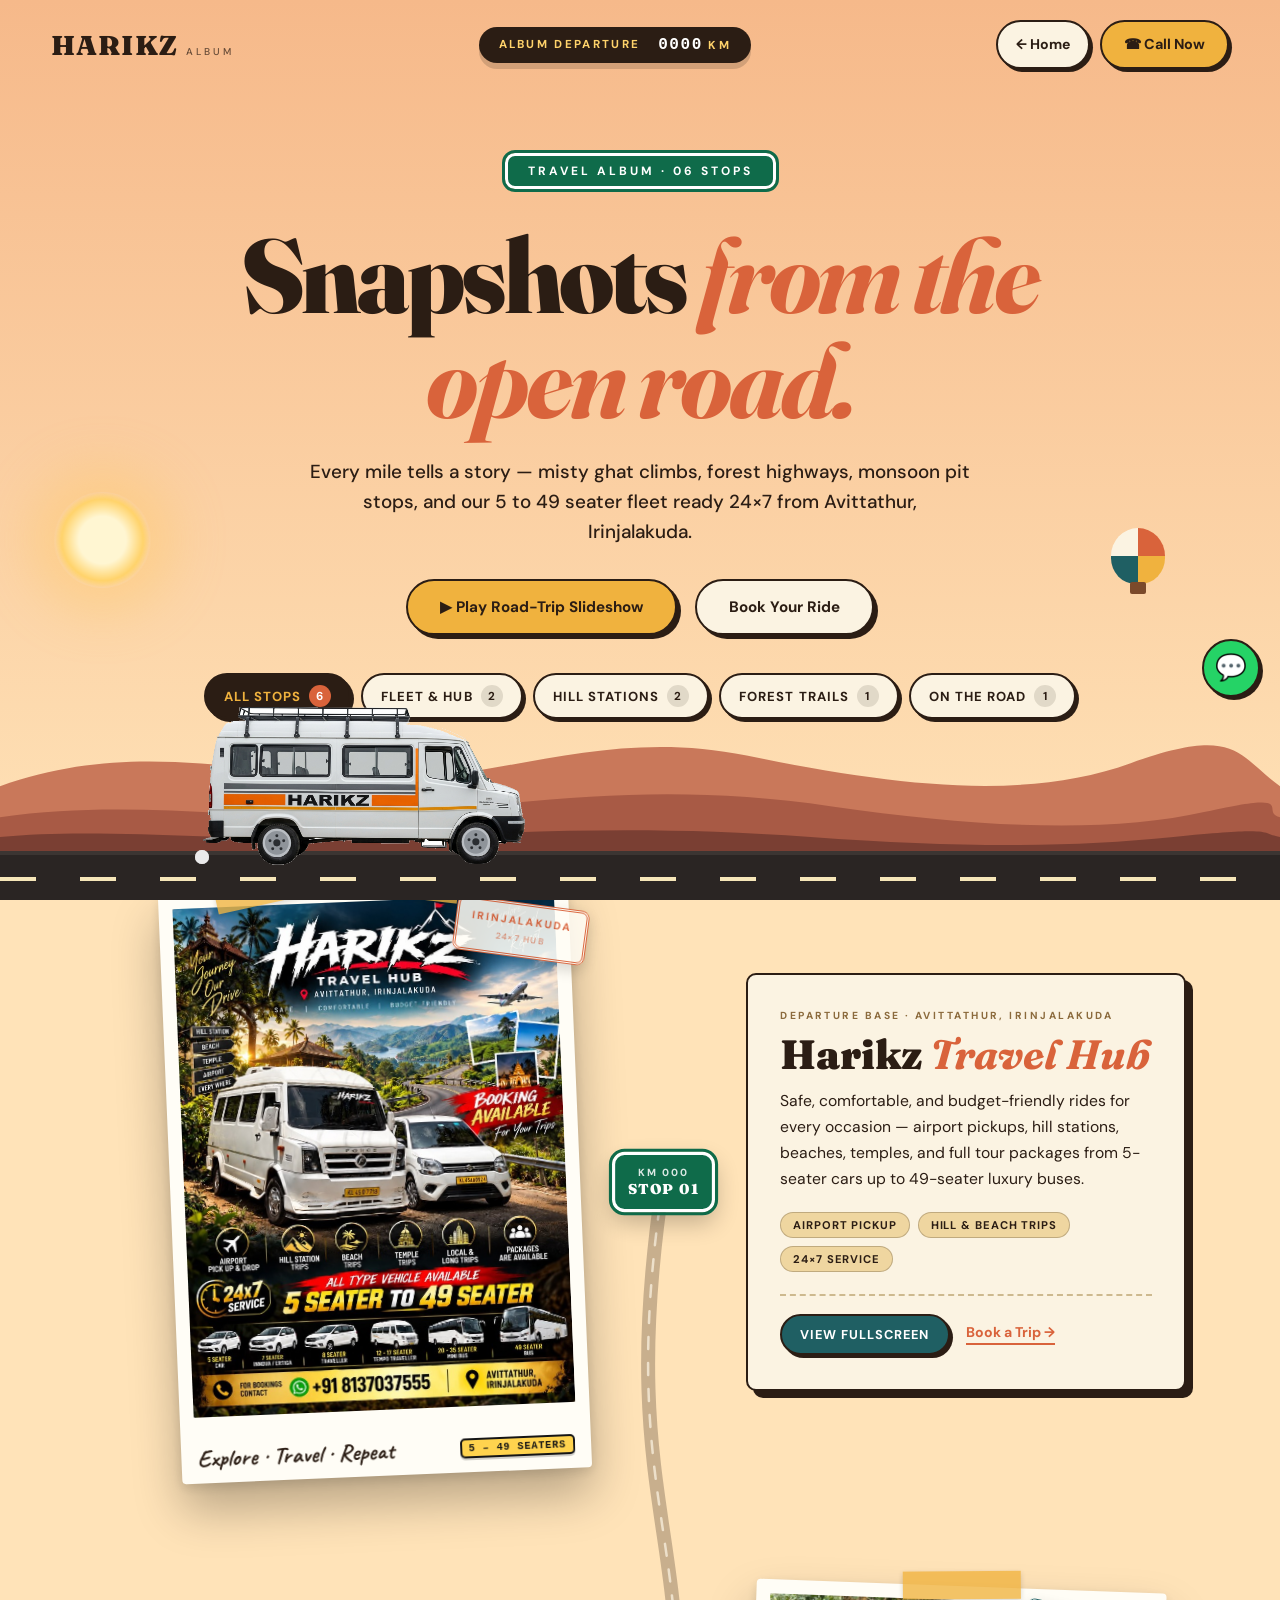
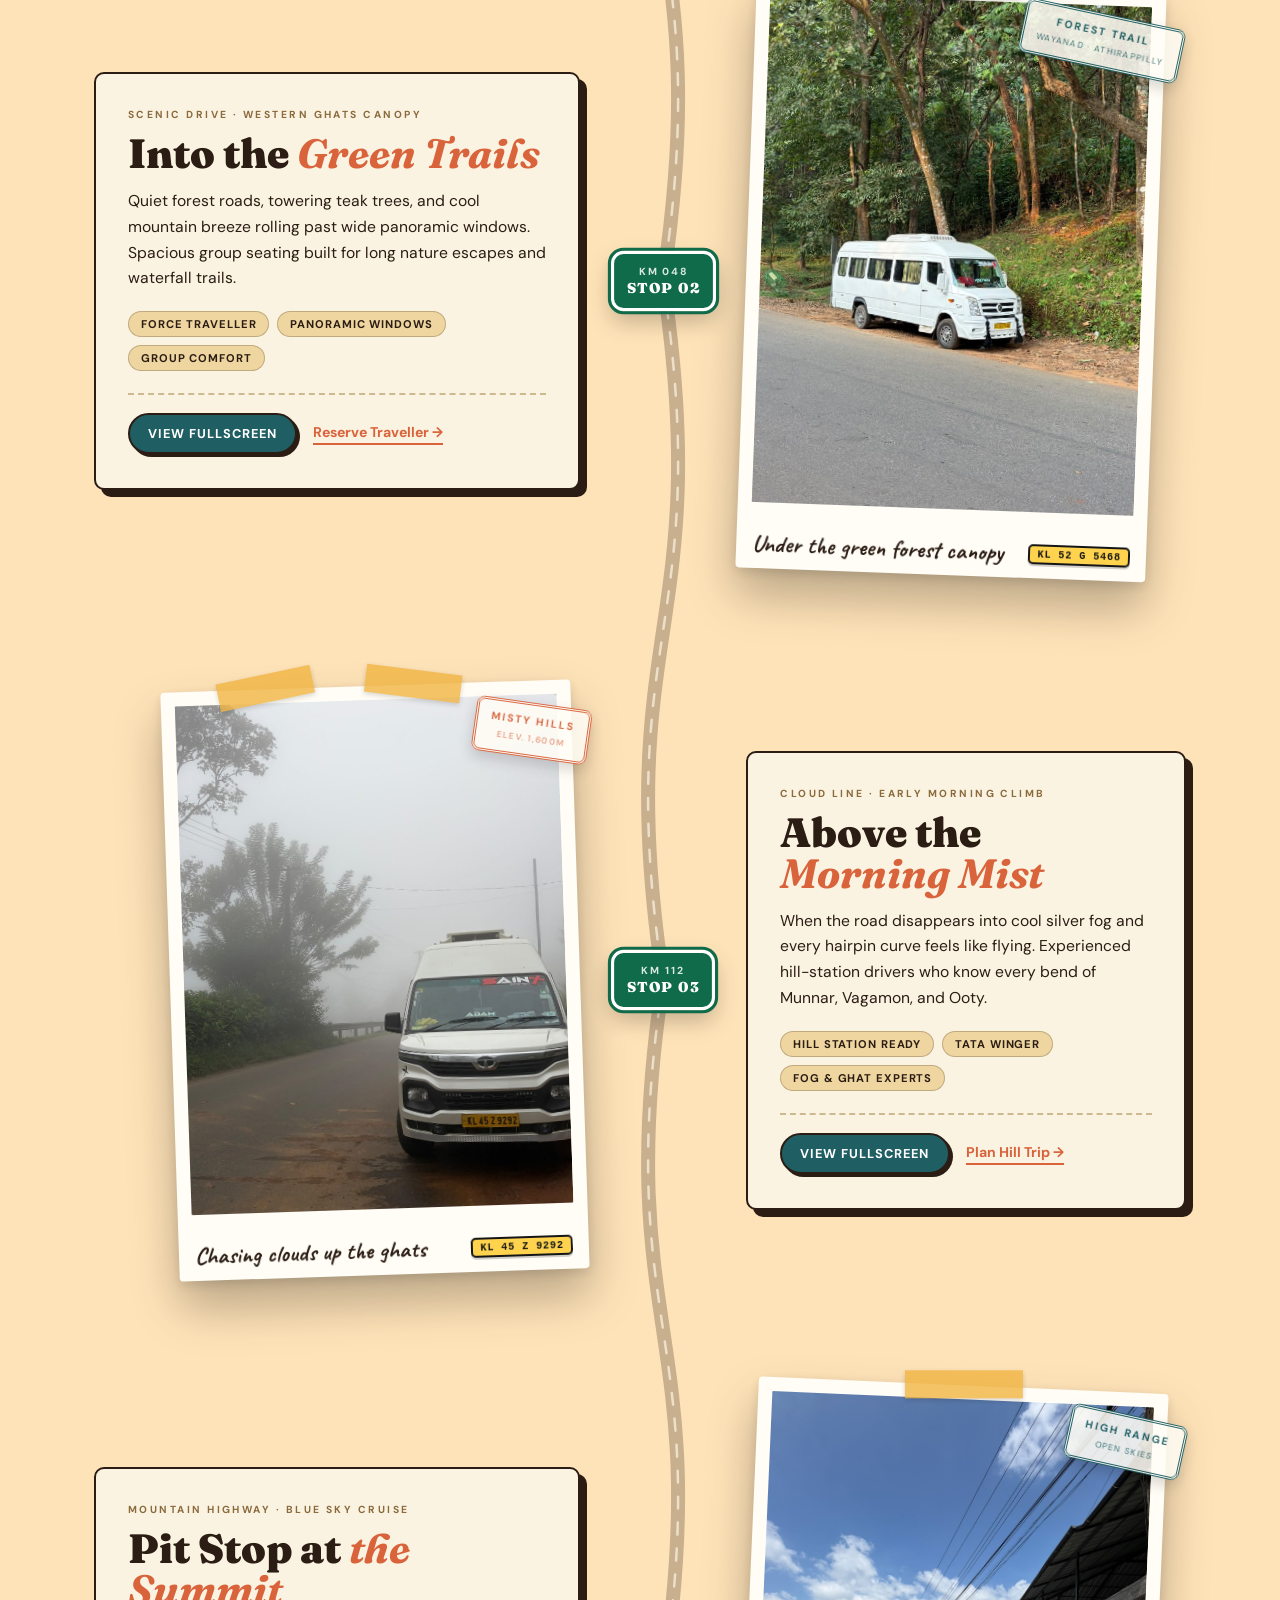
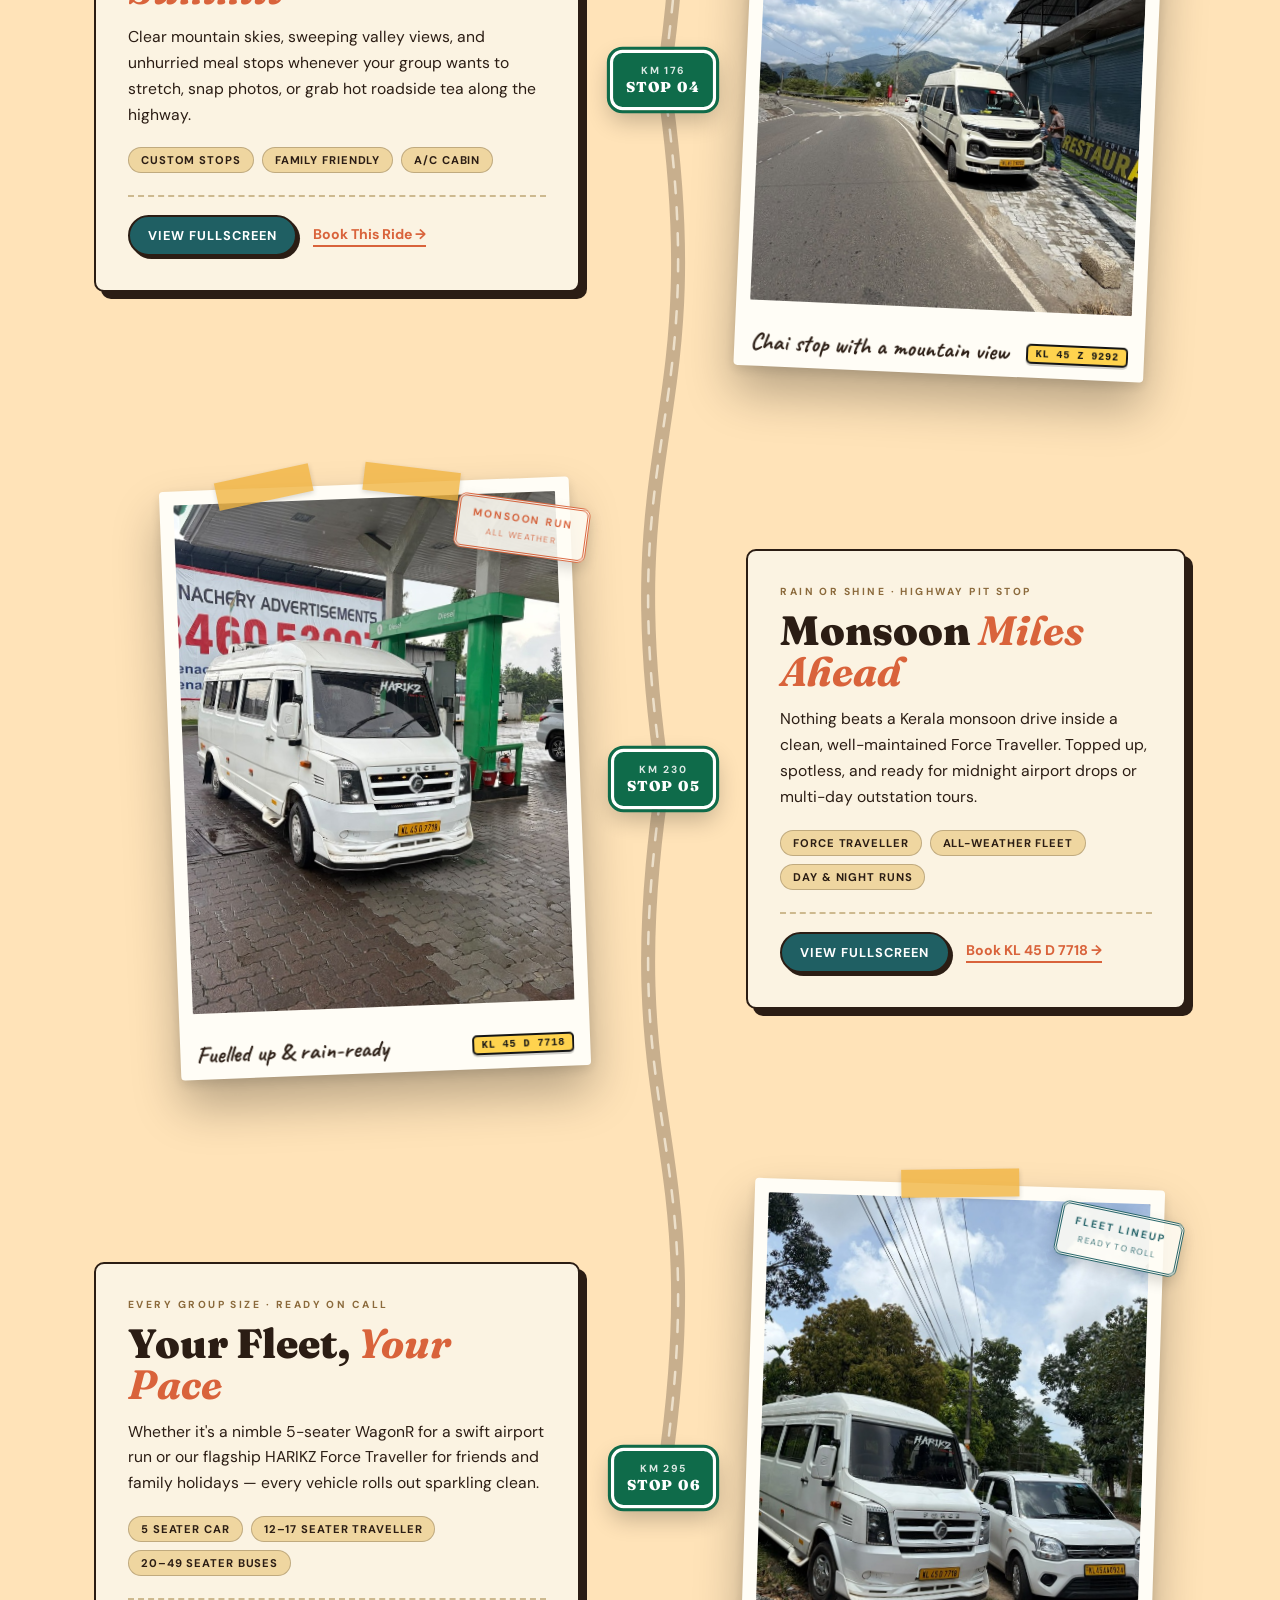
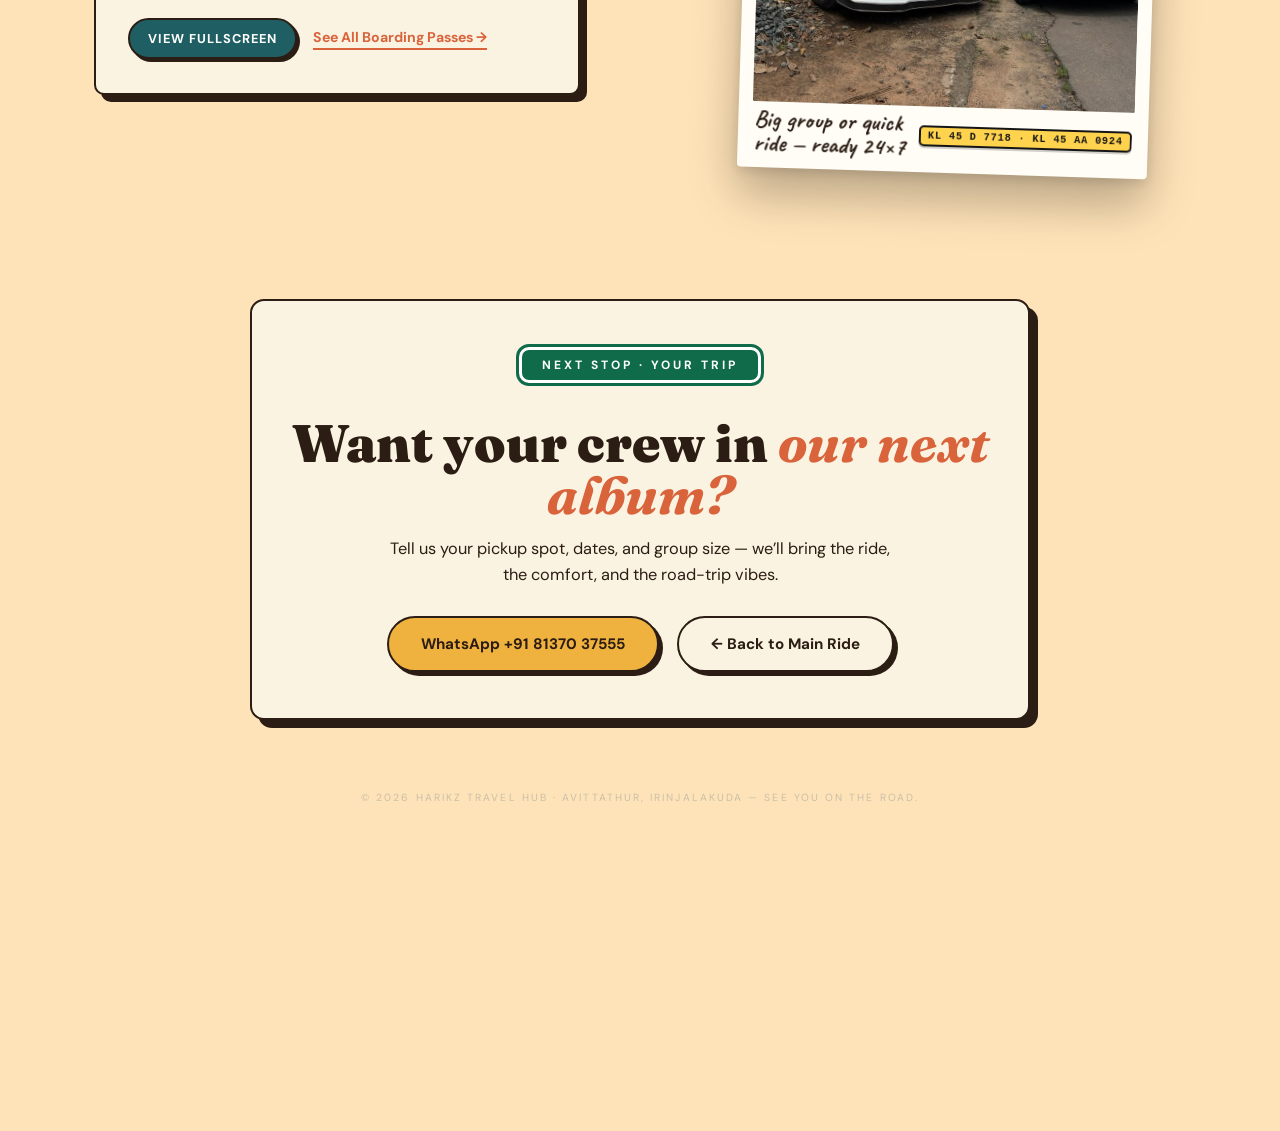
==== album/index.html @ 369e02a6 "Add dedicated Travel Album folder with all 6 road-trip photos and interactive travel effects" ====
<!DOCTYPE html>
<html lang="en">
<head>
<meta charset="UTF-8">
<meta name="viewport" content="width=device-width, initial-scale=1.0">
<title>Travel Album | HARIKZ Travel Hub – Moments from the Road</title>
<meta name="description" content="Explore the HARIKZ Travel Hub photo album — real journeys across Kerala's forests, misty hill stations, mountain highways, and our 5 to 49 seater fleet.">
<link rel="preconnect" href="https://fonts.googleapis.com">
<link rel="preconnect" href="https://fonts.gstatic.com" crossorigin>
<link href="https://fonts.googleapis.com/css2?family=Fraunces:ital,opsz,wght@0,9..144,400;0,9..144,700;0,9..144,900;1,9..144,400;1,9..144,700&family=DM+Sans:wght@400;500;700&family=Caveat:wght@500;700&display=swap" rel="stylesheet">
<link rel="stylesheet" href="../style.css">
<link rel="stylesheet" href="album.css">
</head>
<body class="album-page">

<!-- LIVING SKY -->
<div id="sky"></div>
<div id="stars"></div>
<div id="sun"></div>
<div id="moon"></div>
<div id="clouds"><i></i><i></i><i></i></div>
<div id="flyers" aria-hidden="true">
  <div class="bird b1">⌣⌣</div><div class="bird b2">⌣⌣</div><div class="bird b3">⌣⌣</div>
  <div class="plane">✈<span></span></div>
  <div class="balloon"><i></i><b></b></div>
</div>
<div id="flies" aria-hidden="true"></div>
<div id="progress"></div>

<!-- TOP BAR + LIVE TRIP ODOMETER -->
<header class="top">
  <a href="../" class="logo">HARIKZ<small>album</small></a>
  <div class="hud" aria-hidden="true">
    <span class="hud-stop" id="hud-stop">Avittathur Hub</span>
    <span class="hud-km"><b id="hud-km">0000</b> km</span>
  </div>
  <div class="top-actions">
    <a class="navpill" href="../">← Home</a>
    <a class="callpill" href="tel:+918137037555">☎ Call Now</a>
  </div>
</header>

<!-- THE DRIVING ROAD SCENE -->
<div class="scene" aria-hidden="true">
  <div class="layer l1" id="l1"><svg viewBox="0 0 1200 200" preserveAspectRatio="none"><path d="M0 200V110C120 50 220 90 340 100S560 30 700 70 960 130 1060 80 1160 70 1200 110V200Z"/></svg><svg viewBox="0 0 1200 200" preserveAspectRatio="none"><path d="M0 200V110C120 50 220 90 340 100S560 30 700 70 960 130 1060 80 1160 70 1200 110V200Z"/></svg></div>
  <div class="layer l2" id="l2"><svg viewBox="0 0 1200 200" preserveAspectRatio="none"><path d="M0 200V130C140 90 260 150 400 120S640 70 780 110 1040 160 1130 120 1180 120 1200 130V200Z"/></svg><svg viewBox="0 0 1200 200" preserveAspectRatio="none"><path d="M0 200V130C140 90 260 150 400 120S640 70 780 110 1040 160 1130 120 1180 120 1200 130V200Z"/></svg></div>
  <div class="layer l3" id="l3"><svg viewBox="0 0 1200 200" preserveAspectRatio="none"><path d="M0 200V150C100 120 240 170 380 150S620 120 760 150 1000 180 1100 150 1180 140 1200 150V200Z"/></svg><svg viewBox="0 0 1200 200" preserveAspectRatio="none"><path d="M0 200V150C100 120 240 170 380 150S620 120 760 150 1000 180 1100 150 1180 140 1200 150V200Z"/></svg></div>
  <div class="road" id="road"></div>
  <div class="van" id="van">
    <div class="beam" id="beam"></div>
    <div class="lamp-glow" id="lamp"></div>
    <div class="road-light" id="roadlight"></div>
    <div class="puffs"><i></i><i></i><i></i></div>
    <canvas id="vanimg" width="1" height="1" role="img" aria-label="HARIKZ Force Traveller"></canvas>
    <div class="rim" id="w1" style="left:24.6%;top:82.4%"><svg viewBox="0 0 100 100"><circle cx="50" cy="50" r="48" fill="#b9bdc2"/><circle cx="50" cy="50" r="40" fill="#8f949a"/><g fill="#2a2d31"><circle cx="50" cy="50" r="12"/><circle cx="50" cy="26" r="5"/><circle cx="73" cy="43" r="5"/><circle cx="64" cy="70" r="5"/><circle cx="36" cy="70" r="5"/><circle cx="27" cy="43" r="5"/></g></svg></div>
    <div class="rim" id="w2" style="left:82.2%;top:82%"><svg viewBox="0 0 100 100"><circle cx="50" cy="50" r="48" fill="#b9bdc2"/><circle cx="50" cy="50" r="40" fill="#8f949a"/><g fill="#2a2d31"><circle cx="50" cy="50" r="12"/><circle cx="50" cy="26" r="5"/><circle cx="73" cy="43" r="5"/><circle cx="64" cy="70" r="5"/><circle cx="36" cy="70" r="5"/><circle cx="27" cy="43" r="5"/></g></svg></div>
  </div>
</div>

<main class="album-main">
  <!-- ALBUM HERO -->
  <section class="album-hero" data-stop="Album Departure">
    <span class="sign rv">Travel Album · 06 Stops</span>
    <h1 class="rv">Snapshots <em>from the open road.</em></h1>
    <p class="album-sub rv">
      Every mile tells a story — misty ghat climbs, forest highways, monsoon pit stops, and our 5 to 49 seater fleet ready 24×7 from Avittathur, Irinjalakuda.
    </p>

    <div class="cta album-cta rv">
      <button id="play-roadtrip" class="btn" type="button">▶ Play Road-Trip Slideshow</button>
      <a class="btn alt" href="../#reserve">Book Your Ride</a>
    </div>

    <!-- ROUTE MOOD FILTERS -->
    <div class="album-filters rv" role="tablist" aria-label="Filter travel album stops">
      <button type="button" class="af-pill active" data-filter="all" role="tab" aria-selected="true">All Stops <b>6</b></button>
      <button type="button" class="af-pill" data-filter="fleet" role="tab" aria-selected="false">Fleet &amp; Hub <b>2</b></button>
      <button type="button" class="af-pill" data-filter="hills" role="tab" aria-selected="false">Hill Stations <b>2</b></button>
      <button type="button" class="af-pill" data-filter="forest" role="tab" aria-selected="false">Forest Trails <b>1</b></button>
      <button type="button" class="af-pill" data-filter="road" role="tab" aria-selected="false">On the Road <b>1</b></button>
    </div>

    <p class="drive rv">scroll down the route <span>↓</span></p>
  </section>

  <!-- WINDING HIGHWAY ROUTE ALBUM -->
  <section class="route-wrap" id="route-wrap" aria-label="Road trip photo timeline">
    <!-- Dynamic SVG winding road drawn behind stops -->
    <svg class="route-svg" id="route-svg" aria-hidden="true">
      <path id="route-bg" class="route-path-bg" />
      <path id="route-dash" class="route-path-dash" />
      <path id="route-active" class="route-path-active" />
      <g id="route-pin" class="route-pin">
        <circle r="11" class="pin-halo" />
        <circle r="5.5" class="pin-core" />
      </g>
    </svg>

    <div class="route-stops" id="route-stops">
      <!-- STOP 01 -->
      <article class="rstop rv" data-index="0" data-cat="fleet" data-stop="Avittathur Hub" data-km="000">
        <div class="mile-badge">
          <span>KM 000</span>
          <b>STOP 01</b>
        </div>
        <div class="rstop-media">
          <figure class="travel-card" data-tilt style="--rot:-2.4deg">
            <span class="tape t-left"></span>
            <span class="tape t-right"></span>
            <div class="tc-frame">
              <img src="photos/harikz-travel-hub-poster.jpg" alt="HARIKZ Travel Hub Avittathur Irinjalakuda — 5 seater to 49 seater 24x7 booking poster" loading="eager">
              <span class="tc-sheen" aria-hidden="true"></span>
              <span class="tc-zoom-hint">Click to explore ⤢</span>
            </div>
            <figcaption>
              <span class="hand-cap">Explore · Travel · Repeat</span>
              <span class="plate-tag">5 – 49 SEATERS</span>
            </figcaption>
            <div class="ink-stamp" aria-hidden="true"><span>IRINJALAKUDA</span><small>24×7 HUB</small></div>
          </figure>
        </div>
        <div class="rstop-note">
          <div class="journal-card">
            <span class="j-meta">DEPARTURE BASE · AVITTATHUR, IRINJALAKUDA</span>
            <h2>Harikz <em>Travel Hub</em></h2>
            <p>Safe, comfortable, and budget-friendly rides for every occasion — airport pickups, hill stations, beaches, temples, and full tour packages from 5-seater cars up to 49-seater luxury buses.</p>
            <div class="j-tags">
              <span>Airport Pickup</span>
              <span>Hill &amp; Beach Trips</span>
              <span>24×7 Service</span>
            </div>
            <div class="j-actions">
              <button type="button" class="j-btn open-lb" data-open="0">View Fullscreen</button>
              <a class="j-link" href="https://wa.me/918137037555?text=Hello%20HARIKZ%2C%20I%20saw%20your%20Travel%20Album%20and%20want%20to%20book%20a%20trip!" target="_blank" rel="noopener">Book a Trip →</a>
            </div>
          </div>
        </div>
      </article>

      <!-- STOP 02 -->
      <article class="rstop flip rv" data-index="1" data-cat="forest" data-stop="Forest Trail" data-km="048">
        <div class="mile-badge">
          <span>KM 048</span>
          <b>STOP 02</b>
        </div>
        <div class="rstop-media">
          <figure class="travel-card" data-tilt style="--rot:2.1deg">
            <span class="tape t-center"></span>
            <div class="tc-frame">
              <img src="photos/forest-road-traveller.jpg" alt="White Force Tempo Traveller KL 52 G 5468 parked along a lush forest road" loading="lazy">
              <span class="tc-sheen" aria-hidden="true"></span>
              <span class="tc-zoom-hint">Click to explore ⤢</span>
            </div>
            <figcaption>
              <span class="hand-cap">Under the green forest canopy</span>
              <span class="plate-tag">KL 52 G 5468</span>
            </figcaption>
            <div class="ink-stamp teal" aria-hidden="true"><span>FOREST TRAIL</span><small>WAYANAD · ATHIRAPPILLY</small></div>
          </figure>
        </div>
        <div class="rstop-note">
          <div class="journal-card">
            <span class="j-meta">SCENIC DRIVE · WESTERN GHATS CANOPY</span>
            <h2>Into the <em>Green Trails</em></h2>
            <p>Quiet forest roads, towering teak trees, and cool mountain breeze rolling past wide panoramic windows. Spacious group seating built for long nature escapes and waterfall trails.</p>
            <div class="j-tags">
              <span>Force Traveller</span>
              <span>Panoramic Windows</span>
              <span>Group Comfort</span>
            </div>
            <div class="j-actions">
              <button type="button" class="j-btn open-lb" data-open="1">View Fullscreen</button>
              <a class="j-link" href="https://wa.me/918137037555?text=Hello%20HARIKZ%2C%20I%20would%20like%20to%20book%20the%20Force%20Traveller%20for%20a%20forest%20group%20trip!" target="_blank" rel="noopener">Reserve Traveller →</a>
            </div>
          </div>
        </div>
      </article>

      <!-- STOP 03 -->
      <article class="rstop rv" data-index="2" data-cat="hills" data-stop="Misty Ghats" data-km="112">
        <div class="mile-badge">
          <span>KM 112</span>
          <b>STOP 03</b>
        </div>
        <div class="rstop-media">
          <figure class="travel-card" data-tilt style="--rot:-1.9deg">
            <span class="tape t-left"></span>
            <span class="tape t-right"></span>
            <div class="tc-frame">
              <img src="photos/misty-hill-drive.jpg" alt="White Tata Winger KL 45 Z 9292 driving along a misty fog-covered hill station road" loading="lazy">
              <span class="tc-sheen" aria-hidden="true"></span>
              <span class="tc-zoom-hint">Click to explore ⤢</span>
            </div>
            <figcaption>
              <span class="hand-cap">Chasing clouds up the ghats</span>
              <span class="plate-tag">KL 45 Z 9292</span>
            </figcaption>
            <div class="ink-stamp" aria-hidden="true"><span>MISTY HILLS</span><small>ELEV. 1,600M</small></div>
          </figure>
        </div>
        <div class="rstop-note">
          <div class="journal-card">
            <span class="j-meta">CLOUD LINE · EARLY MORNING CLIMB</span>
            <h2>Above the <em>Morning Mist</em></h2>
            <p>When the road disappears into cool silver fog and every hairpin curve feels like flying. Experienced hill-station drivers who know every bend of Munnar, Vagamon, and Ooty.</p>
            <div class="j-tags">
              <span>Hill Station Ready</span>
              <span>Tata Winger</span>
              <span>Fog &amp; Ghat Experts</span>
            </div>
            <div class="j-actions">
              <button type="button" class="j-btn open-lb" data-open="2">View Fullscreen</button>
              <a class="j-link" href="https://wa.me/918137037555?text=Hello%20HARIKZ%2C%20I%20want%20to%20plan%20a%20misty%20hill%20station%20trip!" target="_blank" rel="noopener">Plan Hill Trip →</a>
            </div>
          </div>
        </div>
      </article>

      <!-- STOP 04 -->
      <article class="rstop flip rv" data-index="3" data-cat="hills" data-stop="High Range" data-km="176">
        <div class="mile-badge">
          <span>KM 176</span>
          <b>STOP 04</b>
        </div>
        <div class="rstop-media">
          <figure class="travel-card" data-tilt style="--rot:2.5deg">
            <span class="tape t-center"></span>
            <div class="tc-frame">
              <img src="photos/mountain-highway-stop.jpg" alt="HARIKZ Tata Winger KL 45 Z 9292 paused at a sunny mountain-view highway stop" loading="lazy">
              <span class="tc-sheen" aria-hidden="true"></span>
              <span class="tc-zoom-hint">Click to explore ⤢</span>
            </div>
            <figcaption>
              <span class="hand-cap">Chai stop with a mountain view</span>
              <span class="plate-tag">KL 45 Z 9292</span>
            </figcaption>
            <div class="ink-stamp teal" aria-hidden="true"><span>HIGH RANGE</span><small>OPEN SKIES</small></div>
          </figure>
        </div>
        <div class="rstop-note">
          <div class="journal-card">
            <span class="j-meta">MOUNTAIN HIGHWAY · BLUE SKY CRUISE</span>
            <h2>Pit Stop at <em>the Summit</em></h2>
            <p>Clear mountain skies, sweeping valley views, and unhurried meal stops whenever your group wants to stretch, snap photos, or grab hot roadside tea along the highway.</p>
            <div class="j-tags">
              <span>Custom Stops</span>
              <span>Family Friendly</span>
              <span>A/C Cabin</span>
            </div>
            <div class="j-actions">
              <button type="button" class="j-btn open-lb" data-open="3">View Fullscreen</button>
              <a class="j-link" href="https://wa.me/918137037555?text=Hello%20HARIKZ%2C%20I%20want%20to%20book%20KL%2045%20Z%209292%20for%20a%20mountain%20trip!" target="_blank" rel="noopener">Book This Ride →</a>
            </div>
          </div>
        </div>
      </article>

      <!-- STOP 05 -->
      <article class="rstop rv" data-index="4" data-cat="road" data-stop="Monsoon Pit Stop" data-km="230">
        <div class="mile-badge">
          <span>KM 230</span>
          <b>STOP 05</b>
        </div>
        <div class="rstop-media">
          <figure class="travel-card" data-tilt style="--rot:-2.2deg">
            <span class="tape t-left"></span>
            <span class="tape t-right"></span>
            <div class="tc-frame">
              <img src="photos/monsoon-pitstop-force.jpg" alt="HARIKZ Force Traveller KL 45 D 7718 refueling in the Kerala monsoon rain" loading="lazy">
              <span class="tc-sheen" aria-hidden="true"></span>
              <span class="tc-zoom-hint">Click to explore ⤢</span>
            </div>
            <figcaption>
              <span class="hand-cap">Fuelled up &amp; rain-ready</span>
              <span class="plate-tag">KL 45 D 7718</span>
            </figcaption>
            <div class="ink-stamp" aria-hidden="true"><span>MONSOON RUN</span><small>ALL WEATHER</small></div>
          </figure>
        </div>
        <div class="rstop-note">
          <div class="journal-card">
            <span class="j-meta">RAIN OR SHINE · HIGHWAY PIT STOP</span>
            <h2>Monsoon <em>Miles Ahead</em></h2>
            <p>Nothing beats a Kerala monsoon drive inside a clean, well-maintained Force Traveller. Topped up, spotless, and ready for midnight airport drops or multi-day outstation tours.</p>
            <div class="j-tags">
              <span>Force Traveller</span>
              <span>All-Weather Fleet</span>
              <span>Day &amp; Night Runs</span>
            </div>
            <div class="j-actions">
              <button type="button" class="j-btn open-lb" data-open="4">View Fullscreen</button>
              <a class="j-link" href="https://wa.me/918137037555?text=Hello%20HARIKZ%2C%20I%20would%20like%20to%20book%20Force%20Traveller%20KL%2045%20D%207718!" target="_blank" rel="noopener">Book KL 45 D 7718 →</a>
            </div>
          </div>
        </div>
      </article>

      <!-- STOP 06 -->
      <article class="rstop flip rv" data-index="5" data-cat="fleet" data-stop="Fleet Lineup" data-km="295">
        <div class="mile-badge">
          <span>KM 295</span>
          <b>STOP 06</b>
        </div>
        <div class="rstop-media">
          <figure class="travel-card" data-tilt style="--rot:1.8deg">
            <span class="tape t-center"></span>
            <div class="tc-frame">
              <img src="photos/fleet-duo-ready.jpg" alt="HARIKZ Force Traveller KL 45 D 7718 and white Suzuki WagonR KL 45 AA 0924 parked side by side" loading="lazy">
              <span class="tc-sheen" aria-hidden="true"></span>
              <span class="tc-zoom-hint">Click to explore ⤢</span>
            </div>
            <figcaption>
              <span class="hand-cap">Big group or quick ride — ready 24×7</span>
              <span class="plate-tag">KL 45 D 7718 · KL 45 AA 0924</span>
            </figcaption>
            <div class="ink-stamp teal" aria-hidden="true"><span>FLEET LINEUP</span><small>READY TO ROLL</small></div>
          </figure>
        </div>
        <div class="rstop-note">
          <div class="journal-card">
            <span class="j-meta">EVERY GROUP SIZE · READY ON CALL</span>
            <h2>Your Fleet, <em>Your Pace</em></h2>
            <p>Whether it's a nimble 5-seater WagonR for a swift airport run or our flagship HARIKZ Force Traveller for friends and family holidays — every vehicle rolls out sparkling clean.</p>
            <div class="j-tags">
              <span>5 Seater Car</span>
              <span>12–17 Seater Traveller</span>
              <span>20–49 Seater Buses</span>
            </div>
            <div class="j-actions">
              <button type="button" class="j-btn open-lb" data-open="5">View Fullscreen</button>
              <a class="j-link" href="../#fleet">See All Boarding Passes →</a>
            </div>
          </div>
        </div>
      </article>
    </div>
  </section>

  <!-- ALBUM FOOTER / CTA -->
  <section class="stop album-outro" data-stop="Next Journey">
    <div class="outro-card rv">
      <span class="sign">Next Stop · Your Trip</span>
      <h2>Want your crew in <em>our next album?</em></h2>
      <p>Tell us your pickup spot, dates, and group size — we’ll bring the ride, the comfort, and the road-trip vibes.</p>
      <div class="cta">
        <a class="btn" href="https://wa.me/918137037555?text=Hello%20HARIKZ%2C%20I%20just%20checked%20your%20Travel%20Album%20and%20want%20to%20book%20a%20ride!" target="_blank" rel="noopener">WhatsApp +91 81370 37555</a>
        <a class="btn alt" href="../">← Back to Main Ride</a>
      </div>
    </div>
    <small class="copy">© 2026 HARIKZ Travel Hub · Avittathur, Irinjalakuda — see you on the road.</small>
  </section>
</main>

<!-- FULLSCREEN ROAD-TRIP SLIDESHOW / LIGHTBOX -->
<div class="lb" id="lightbox" role="dialog" aria-modal="true" aria-label="HARIKZ Travel Album Viewer" hidden>
  <div class="lb-backdrop" id="lb-backdrop"></div>
  <div class="lb-shell">
    <div class="lb-top">
      <div class="lb-route-info">
        <span class="lb-badge" id="lb-stop">STOP 01 / 06</span>
        <span class="lb-plate" id="lb-plate">5 – 49 SEATERS</span>
      </div>
      <div class="lb-controls">
        <button type="button" class="lb-pill" id="lb-play" aria-label="Toggle road-trip slideshow">▶ Auto-Drive</button>
        <button type="button" class="lb-close" id="lb-close" aria-label="Close viewer">✕</button>
      </div>
    </div>

    <div class="lb-progress-track" aria-hidden="true">
      <div class="lb-progress-fill" id="lb-timer"></div>
    </div>

    <div class="lb-stage" id="lb-stage">
      <button type="button" class="lb-nav lb-prev" id="lb-prev" aria-label="Previous photo">‹</button>
      <div class="lb-frame">
        <img id="lb-img" src="" alt="" class="lb-img">
        <div class="lb-stamp" id="lb-stamp">IRINJALAKUDA</div>
      </div>
      <button type="button" class="lb-nav lb-next" id="lb-next" aria-label="Next photo">›</button>
    </div>

    <div class="lb-meta">
      <div class="lb-text">
        <h3 id="lb-title">Harikz Travel Hub</h3>
        <p id="lb-cap">Explore · Travel · Repeat</p>
      </div>
      <a id="lb-wa" class="btn lb-wa" href="https://wa.me/918137037555" target="_blank" rel="noopener">Book This Ride</a>
    </div>

    <div class="lb-strip" id="lb-strip" aria-label="Album filmstrip"></div>
  </div>
</div>

<a class="fwa" href="https://wa.me/918137037555" target="_blank" rel="noopener" aria-label="Chat on WhatsApp">💬</a>
<script src="album.js"></script>
</body>
</html>
---- style.css ----
:root{
  --sky1:#f6b98a;--sky2:#ffe3b8;--ink:#2b1d14;--h1:#c9785a;--h2:#a85a45;--h3:#7a3f33;
  --paper:#fbf3e2;--kraft:#efd6a0;--dk:#2b1d14;--terra:#d9633b;--mustard:#f0b23e;--teal:#1f5f63;
  --sceneH:21vh
}
*{box-sizing:border-box;margin:0;padding:0}
html{scroll-behavior:smooth}
body{font-family:'DM Sans',sans-serif;color:var(--ink);background:var(--sky2);overflow-x:hidden;line-height:1.6}
h1,h2,h3{font-family:'Fraunces',serif;font-weight:900;line-height:1}
em{font-style:italic;font-weight:700;color:var(--terra)}
a{color:inherit}

/* ---- LIVING SKY ---- */
#sky{position:fixed;inset:0;z-index:0;background:linear-gradient(var(--sky1),var(--sky2))}
#stars{position:fixed;inset:0;z-index:1;opacity:0;pointer-events:none}
#stars i{position:absolute;width:2px;height:2px;border-radius:50%;background:#fff;animation:tw 3s infinite}
@keyframes tw{50%{opacity:.2}}
#sun,#moon{position:fixed;z-index:1;border-radius:50%;pointer-events:none;transform:translate(-50%,-50%)}
#sun{width:96px;height:96px;background:radial-gradient(circle,#fff6d2 0 35%,#ffd36b 60%,rgba(255,200,90,0) 72%);box-shadow:0 0 90px 40px rgba(255,200,100,.45)}
#moon{width:70px;height:70px;background:radial-gradient(circle at 35% 35%,#fffdf0,#e5e2c8 70%);box-shadow:0 0 70px 20px rgba(220,225,255,.35);opacity:0}
#clouds{position:fixed;inset:0;z-index:1;pointer-events:none;transition:opacity .3s}
#clouds i{position:absolute;height:44px;width:150px;border-radius:50px;background:rgba(255,255,255,.85);filter:blur(1px);animation:cl 80s linear infinite}
#clouds i::before,#clouds i::after{content:"";position:absolute;background:inherit;border-radius:50%}
#clouds i::before{width:60px;height:60px;top:-26px;left:24px}#clouds i::after{width:44px;height:44px;top:-18px;right:24px}
#clouds i:nth-child(1){top:14%;left:-200px}
#clouds i:nth-child(2){top:28%;left:-200px;animation-delay:-30s;transform:scale(.7)}
#clouds i:nth-child(3){top:9%;left:-200px;animation-delay:-55s;transform:scale(1.2)}
@keyframes cl{to{transform:translateX(130vw)}}

/* ---- TOP BAR ---- */
.top{position:fixed;inset:0 0 auto 0;z-index:40;display:flex;align-items:center;justify-content:space-between;padding:20px 4vw;pointer-events:none}
.top>*{pointer-events:auto}
.logo{font:900 1.7rem 'Fraunces',serif;text-decoration:none;color:var(--ink);letter-spacing:.04em;display:flex;align-items:baseline;gap:8px;transition:color .3s}
.logo small{font:500 .62rem 'DM Sans';letter-spacing:.3em;text-transform:uppercase;opacity:.7}
.hud{display:flex;gap:18px;align-items:center;background:var(--dk);color:#ffd36b;padding:9px 20px;border-radius:50px;font:700 .72rem 'DM Sans';letter-spacing:.2em;text-transform:uppercase;box-shadow:0 6px 0 rgba(0,0,0,.15)}
.hud-km b{font:700 1rem monospace;color:#fff;letter-spacing:.1em}
.top-actions{display:flex;align-items:center;gap:10px}
.albumpill{background:var(--paper);color:var(--dk);padding:11px 18px;border-radius:50px;font-weight:700;text-decoration:none;border:2px solid var(--dk);box-shadow:3px 3px 0 var(--dk);transition:.25s;font-size:.88rem}
.albumpill:hover{transform:translate(-2px,-2px);box-shadow:5px 5px 0 var(--dk);background:#fff}
.callpill{background:var(--mustard);color:var(--dk);padding:11px 22px;border-radius:50px;font-weight:700;text-decoration:none;border:2px solid var(--dk);box-shadow:3px 3px 0 var(--dk);transition:.25s;font-size:.9rem}
.callpill:hover{transform:translate(-2px,-2px);box-shadow:5px 5px 0 var(--dk)}

/* ---- THE ROAD ---- */
.scene{position:fixed;left:0;right:0;bottom:0;height:var(--sceneH);z-index:30;pointer-events:none}
.layer{position:absolute;left:0;bottom:5vh;width:200%;display:flex;will-change:transform}
.layer svg{width:50%;height:100%;display:block}
.l1{height:17vh;color:var(--h1)}.l2{height:12vh;color:var(--h2)}.l3{height:8vh;color:var(--h3)}
.layer path{fill:currentColor}
.road{position:absolute;left:0;right:0;bottom:0;height:5.4vh;background:#2a2523;border-top:4px solid #3b3532}
.road::after{content:"";position:absolute;left:0;right:0;top:48%;height:4px;background:repeating-linear-gradient(90deg,#f5e6b8 0 36px,transparent 36px 80px);background-position-x:var(--rx,0)}
.van{position:absolute;left:15vw;bottom:2.6vh;width:clamp(210px,27vw,420px);animation:bob .9s ease-in-out infinite alternate;filter:drop-shadow(0 10px 8px rgba(0,0,0,.35))}
@keyframes bob{to{transform:translateY(-3px)}}
.van canvas{display:block;width:100%;height:auto}
.rim{position:absolute;width:8.6%;aspect-ratio:1;margin:-4.3% 0 0 -4.3%;border-radius:50%;overflow:hidden}.rim svg{display:block;width:100%;height:100%}
.wheel{transform-box:fill-box;transform-origin:center}

/* Real Headlight Beam - Originates directly from the glowing headlight lamp of the Force Traveller */
.van .beam{
  position:absolute;
  left:95.5%;
  top:58.5%;
  transform-origin:0% 50%;
  transform:translateY(-50%) rotate(3.5deg);
  width:clamp(180px,38vw,440px);
  height:clamp(60px,14vw,120px);
  background:radial-gradient(ellipse at 0% 50%, rgba(255,255,240,0.95) 0%, rgba(255,240,150,0.6) 12%, rgba(255,225,110,0.25) 35%, rgba(255,210,80,0.06) 55%, transparent 72%);
  clip-path:polygon(0% 48%, 100% 5%, 100% 95%, 0% 52%);
  -webkit-mask-image:linear-gradient(90deg, #000 0%, #000 30%, rgba(0,0,0,0.4) 55%, transparent 75%);
  mask-image:linear-gradient(90deg, #000 0%, #000 30%, rgba(0,0,0,0.4) 55%, transparent 75%);
  filter:blur(2.5px);
  opacity:0;
  transition:opacity .4s ease-out;
  pointer-events:none;
  z-index:4;
}

/* Headlight Lamp Bulb Glow - Positioned right over the physical Traveller headlight */
.van .lamp-glow{
  position:absolute;
  left:94.8%;
  top:57.2%;
  width:3.2%;
  aspect-ratio:1;
  border-radius:50%;
  background:radial-gradient(circle,#ffffff 30%,#fff4b8 65%,rgba(255,230,120,0) 100%);
  box-shadow:0 0 16px 8px rgba(255,245,170,.95),0 0 36px 16px rgba(255,215,90,.6);
  opacity:0;
  transition:opacity .4s ease-out;
  pointer-events:none;
  z-index:6;
}

/* Road Surface Illumination Pool */
.van .road-light{
  position:absolute;
  left:96%;
  top:84%;
  width:clamp(120px,30vw,300px);
  height:22%;
  border-radius:50%;
  background:radial-gradient(ellipse at 35% 50%,rgba(255,245,170,.6) 0%,rgba(255,225,120,.22) 45%,transparent 75%);
  filter:blur(6px);
  opacity:0;
  transition:opacity .4s ease-out;
  pointer-events:none;
  z-index:2;
}

/* Traveller photo backdrops */
.hero::before,.final::before{content:"";position:absolute;z-index:-1;pointer-events:none;background-size:cover;background-position:center;-webkit-mask-image:radial-gradient(ellipse at center,#000 30%,transparent 72%);mask-image:radial-gradient(ellipse at center,#000 30%,transparent 72%)}
.hero::before{right:-4vw;top:12vh;width:62vw;height:70vh;background-image:url(hero.jpg);opacity:.9;animation:kb 18s ease-in-out infinite alternate}
.final::before{inset:0 -4vw;background-image:url(hills.jpg);opacity:.35}
@keyframes kb{to{transform:scale(1.07) translateX(-12px)}}

/* ---- CONTENT ---- */
main{position:relative;z-index:10;padding-bottom:30vh}
.stop{position:relative;padding:14vh 6vw 8vh;max-width:1250px;margin:auto}
.rv{opacity:0;transform:translateY(46px);transition:opacity 1s,transform 1s cubic-bezier(.2,.8,.2,1)}
.rv.on{opacity:1;transform:none}
.btn{display:inline-block;background:var(--mustard);color:var(--dk);font:700 .95rem 'DM Sans';padding:16px 32px;border-radius:50px;border:2px solid var(--dk);box-shadow:4px 4px 0 var(--dk);text-decoration:none;cursor:pointer;transition:.25s}
.btn:hover{transform:translate(-3px,-3px);box-shadow:7px 7px 0 var(--dk)}
.btn.alt{background:var(--paper)}
.cta{display:flex;gap:18px;flex-wrap:wrap}
.sign{display:inline-block;background:#0f6b4a;color:#fff;border:3px solid #fff;outline:3px solid #0f6b4a;border-radius:10px;padding:7px 20px;font:700 .75rem 'DM Sans';letter-spacing:.25em;text-transform:uppercase;margin-bottom:26px}
.shead{text-align:center;margin-bottom:70px}
.shead h2{font-size:clamp(2.4rem,6vw,4.8rem);color:var(--ink);transition:color .3s}

/* hero */
.hero{min-height:100vh;display:flex;flex-direction:column;justify-content:center;padding-top:18vh}
.hello{font:700 .8rem 'DM Sans';letter-spacing:.4em;text-transform:uppercase;margin-bottom:22px;color:var(--ink)}
.hero h1{font-size:clamp(3.4rem,10vw,9rem);letter-spacing:-.03em;color:var(--ink);transition:color .3s}
.hero-sub{margin:28px 0 34px;font-size:1.2rem;font-weight:500;color:var(--ink)}
.drive{margin-top:60px;font:700 .75rem 'DM Sans';letter-spacing:.35em;text-transform:uppercase;color:var(--ink)}
.drive span{display:inline-block;animation:nudge 1.2s infinite}
@keyframes nudge{50%{transform:translateX(12px)}}

/* welcome */
.board{display:grid;grid-template-columns:1fr 1fr;gap:70px;align-items:center}
.polas{position:relative;height:520px}
.pola{position:absolute;background:#fffdf6;padding:12px 12px 46px;box-shadow:0 20px 40px rgba(0,0,0,.25);width:min(330px,80%)}
.pola img{width:100%;height:290px;object-fit:cover}
.pola figcaption{position:absolute;bottom:10px;left:0;right:0;text-align:center;font:700 1.6rem 'Caveat',cursive;color:var(--dk)}
.p1{left:0;top:0;transform:rotate(-6deg)}.p2{right:0;bottom:0;transform:rotate(5deg)}
.pola.rv.on{transition:transform .5s}.pola:hover{transform:rotate(0) scale(1.04)!important;z-index:5}
.note{background:var(--paper);padding:48px;border-radius:6px;box-shadow:8px 8px 0 var(--dk);border:2px solid var(--dk);color:var(--dk);transform:rotate(1deg)}
.note h2{font-size:clamp(1.9rem,3.4vw,2.8rem);margin-bottom:18px}
.note p{margin-bottom:14px}
.hand{font:700 1.8rem 'Caveat',cursive;color:var(--terra)}

/* luggage tags */
.tags{display:grid;grid-template-columns:repeat(auto-fit,minmax(230px,1fr));gap:44px 30px;padding-top:30px}
.tagw{position:relative;margin-top:44px;filter:drop-shadow(0 14px 14px rgba(0,0,0,.25));transition:transform .5s cubic-bezier(.3,1.4,.5,1)}
.tagw::before{content:"";position:absolute;left:50%;top:-44px;width:3px;height:70px;background:#7b4a2b;transform:translateX(-50%) rotate(8deg)}
.t1{--r:-4deg}.t2{--r:3deg}.t3{--r:-2deg}.t4{--r:4deg}
.tagw.on{transform:rotate(var(--r))}
.tagw.on:hover{transform:rotate(0) translateY(-10px)}
.tag{background:var(--kraft);color:var(--dk);padding:64px 26px 30px;clip-path:polygon(14% 0,86% 0,100% 11%,100% 100%,0 100%,0 11%);min-height:290px;position:relative}
.tag::before{content:"";position:absolute;top:18px;left:50%;width:22px;height:22px;transform:translateX(-50%);border-radius:50%;border:4px solid #c9a46a;background:var(--sky2)}
.tag small{display:block;font:700 .62rem 'DM Sans';letter-spacing:.3em;color:#8b6a3c;margin-bottom:12px}
.tag h3{font-size:2.5rem;margin-bottom:10px}
.tag p{font-size:.95rem;margin-bottom:24px}
.tag span{display:block;border-top:2px dashed #b99557;padding-top:10px;font:700 .72rem 'DM Sans';letter-spacing:.3em;color:var(--terra)}

/* boarding passes */
.passes{list-style:none;max-width:900px;margin:auto;display:grid;gap:34px}
.passes li{filter:drop-shadow(0 16px 14px rgba(0,0,0,.25));transform:rotate(var(--r));transition:transform .5s cubic-bezier(.3,1.4,.5,1)}
.passes li:hover{transform:rotate(0) translateX(12px)}
.pass{display:grid;grid-template-columns:1fr 150px;background:var(--paper);color:var(--dk);border-radius:16px;
  -webkit-mask:radial-gradient(circle 13px at calc(100% - 150px) 0,#0000 97%,#000) ,radial-gradient(circle 13px at calc(100% - 150px) 100%,#0000 97%,#000);-webkit-mask-composite:source-in;
  mask:radial-gradient(circle 13px at calc(100% - 150px) 0,#0000 97%,#000) intersect,radial-gradient(circle 13px at calc(100% - 150px) 100%,#0000 97%,#000)}
.pl{padding:26px 34px;position:relative}
.pl small,.ps small{font:700 .6rem 'DM Sans';letter-spacing:.3em;color:#8b6a3c}
.seatbig{display:flex;align-items:baseline;gap:12px;margin:8px 0 4px}
.seatbig b{font:900 4.6rem/1 'Fraunces',serif;color:var(--terra)}
.seatbig span{font:700 1rem 'DM Sans';letter-spacing:.3em;text-transform:uppercase}
.pl p{margin-bottom:14px}
.route{display:flex;gap:16px;align-items:center;border-top:2px dashed #cdb98f;padding-top:12px;font-size:.62rem;letter-spacing:.2em;color:#8b6a3c}
.route b{display:block;font:700 1rem 'DM Sans';letter-spacing:.05em;color:var(--dk);text-transform:uppercase}
.route i{font-style:normal;font-size:1.4rem;color:var(--terra)}
.ps{border-left:2px dashed #c9b48a;padding:24px 18px;text-align:center;display:flex;flex-direction:column;align-items:center;justify-content:space-between;gap:8px;background:#f3e6c8}
.ps b{font:900 2.6rem 'Fraunces',serif;line-height:1}
.bar{width:100%;height:46px;background:repeating-linear-gradient(90deg,var(--dk) 0 2px,transparent 2px 5px,var(--dk) 5px 6px,transparent 6px 10px,var(--dk) 10px 13px,transparent 13px 15px)}
.ps a{font:700 .72rem 'DM Sans';letter-spacing:.25em;text-transform:uppercase;text-decoration:none;color:#fff;background:var(--teal);padding:8px 14px;border-radius:30px;transition:.3s}
.ps a:hover{background:var(--terra)}

/* postcards */
.pcs{display:grid;grid-template-columns:repeat(auto-fit,minmax(290px,1fr));gap:56px 40px;padding-top:20px}
.pc{position:relative;background:#fffdf6;padding:14px 14px 22px;box-shadow:0 22px 40px rgba(0,0,0,.3);transform:rotate(var(--r))}
.pc.on{transform:rotate(var(--r));transition:transform .6s cubic-bezier(.3,1.4,.5,1),opacity 1s}
.pc.on:hover{transform:rotate(0) translateY(-12px) scale(1.02)}
.tape{position:absolute;top:-16px;left:50%;width:110px;height:32px;transform:translateX(-50%) rotate(-3deg);background:rgba(240,178,62,.75);box-shadow:0 2px 4px rgba(0,0,0,.15);z-index:2}
.pcf{background:#000;overflow:hidden;height:440px}.pcf iframe{width:100%;height:760px;border:0;display:block;background:#fff}
.pc figcaption{padding-top:16px;text-align:center;font:700 1.55rem 'Caveat',cursive;color:var(--dk)}
.pc figcaption a{display:block;font:700 .66rem 'DM Sans';letter-spacing:.25em;text-transform:uppercase;color:var(--terra);margin-top:6px;text-decoration:none}

/* album teaser */
.album-teaser{display:grid;grid-template-columns:1.05fr 1fr;gap:50px;align-items:center;background:var(--paper);color:var(--dk);border:2px solid var(--dk);border-radius:14px;padding:42px 40px;box-shadow:8px 8px 0 var(--dk);text-decoration:none;transition:transform .35s,box-shadow .35s}
.album-teaser:hover{transform:translate(-3px,-3px);box-shadow:11px 11px 0 var(--dk)}
.at-fan{position:relative;height:340px;display:grid;place-items:center}
.at-pola{position:absolute;width:210px;background:#fffdf6;padding:10px 10px 38px;border-radius:3px;box-shadow:0 18px 34px rgba(0,0,0,.26);transition:transform .55s cubic-bezier(.22,1.3,.36,1)}
.at-pola img{display:block;width:100%;aspect-ratio:3/4;object-fit:cover}
.at-pola figcaption{position:absolute;left:0;right:0;bottom:8px;text-align:center;font:700 1.25rem 'Caveat',cursive;color:var(--dk)}
.at-pola.a1{transform:translate(-72px,14px) rotate(-11deg);z-index:1}
.at-pola.a2{transform:translate(0,-6px) rotate(-1deg);z-index:3}
.at-pola.a3{transform:translate(72px,16px) rotate(11deg);z-index:2}
.album-teaser:hover .at-pola.a1{transform:translate(-96px,8px) rotate(-15deg)}
.album-teaser:hover .at-pola.a2{transform:translate(0,-14px) scale(1.04)}
.album-teaser:hover .at-pola.a3{transform:translate(96px,10px) rotate(15deg)}
.at-tag{display:block;font:700 .66rem 'DM Sans';letter-spacing:.24em;text-transform:uppercase;color:#8b6a3c;margin-bottom:12px}
.at-copy h3{font-size:clamp(1.8rem,3.4vw,2.7rem);margin-bottom:14px}
.at-copy p{font-size:.98rem;margin-bottom:24px}
.at-btn{pointer-events:none}

/* destinations */
.stamps{display:grid;grid-template-columns:repeat(auto-fit,minmax(220px,1fr));gap:36px 28px}
.stamp{display:block;text-decoration:none;color:var(--dk);background:var(--paper);padding:30px 22px;text-align:center;border:3px dashed #b99557;outline:8px solid var(--paper);outline-offset:-1px;box-shadow:0 16px 24px rgba(0,0,0,.25);transform:rotate(var(--r));transition:transform .5s cubic-bezier(.3,1.4,.5,1)}
.stamp.rv.on{transform:rotate(var(--r))}
.stamp.on:hover{transform:rotate(0) translateY(-10px) scale(1.04)}
.stamp small{display:block;font:700 .62rem 'DM Sans';letter-spacing:.3em;color:#8b6a3c;margin-bottom:10px}
.stamp h3{font-size:2.2rem;color:var(--terra);margin-bottom:8px}
.stamp p{font-size:.9rem}
.fine{text-align:center;margin-top:50px;font:700 1.5rem 'Caveat',cursive;color:var(--ink)}

/* why us */
.perks{display:grid;grid-template-columns:repeat(auto-fit,minmax(220px,1fr));gap:26px}
.perk{background:var(--dk);color:#f6ead6;padding:34px 26px;border-radius:18px;border:2px solid #fff3;box-shadow:6px 6px 0 var(--terra);transition:transform .3s}
.perk:hover{transform:translateY(-6px)}
.perk b{display:block;font:900 2.8rem 'Fraunces',serif;color:var(--mustard);margin-bottom:6px}
.perk h3{font-size:1.4rem;margin-bottom:8px}
.perk p{font-size:.92rem;opacity:.85}

/* faq */
.qa{max-width:760px;margin:auto;display:grid;gap:16px}
.qa details{background:var(--paper);color:var(--dk);border:2px solid var(--dk);border-radius:12px;box-shadow:4px 4px 0 var(--dk);padding:18px 24px}
.qa summary{cursor:pointer;font:700 1.05rem 'DM Sans';list-style:none;display:flex;justify-content:space-between;gap:12px}
.qa summary::-webkit-details-marker{display:none}
.qa summary::after{content:"+";font-size:1.5rem;line-height:1;color:var(--terra);transition:transform .3s}
.qa details[open] summary::after{transform:rotate(45deg)}
.qa details p{margin-top:12px;font-size:.95rem}

/* reserve */
.formpass{max-width:900px;margin:auto;filter:none}
.reserve .pass{filter:none;box-shadow:none}
.reserve form.pass{box-shadow:none}
.formgrid{display:grid;grid-template-columns:1fr 1fr;gap:22px 28px}
.formgrid small{grid-column:span 2}
.formgrid label{display:flex;flex-direction:column;font:700 .6rem 'DM Sans';letter-spacing:.28em;text-transform:uppercase;color:#8b6a3c}
.formgrid label:nth-of-type(2){grid-column:span 2}
.formgrid input,.formgrid select{background:transparent;border:0;border-bottom:2px solid var(--dk);padding:10px 0;font:500 1.1rem 'DM Sans';color:var(--dk);outline:none}
.formgrid input:focus,.formgrid select:focus{border-color:var(--terra)}
.ps .btn{font-size:.8rem;padding:12px 14px;border-radius:12px;width:100%;box-shadow:3px 3px 0 var(--dk)}
.formpass{drop-shadow:none}
.reserve .formpass{filter:drop-shadow(0 18px 30px rgba(0,0,0,.5))}

/* final sign */
.final{text-align:center;padding-bottom:10vh}
.open{display:inline-block;font:700 1.1rem 'DM Sans';letter-spacing:.4em;color:#ff5a6e;border:3px solid #ff5a6e;border-radius:12px;padding:8px 22px;text-shadow:0 0 14px #ff5a6e;box-shadow:0 0 22px rgba(255,90,110,.55),inset 0 0 14px rgba(255,90,110,.4);transform:rotate(-3deg);animation:fl 5s infinite}
.neon{display:block;font:900 clamp(2.4rem,6vw,4.5rem)/1.15 'Fraunces',serif;text-decoration:none;color:#ffd9a0;text-shadow:0 0 10px #ffb454,0 0 30px #ff9a3c,0 0 70px #ff7a1a;margin:24px 0 10px;letter-spacing:.05em;animation:fl2 6s infinite}
.final p{color:#f6ead6;letter-spacing:.3em;text-transform:uppercase;font-size:.8rem;margin-bottom:34px}
.final .cta{justify-content:center}
.copy{display:block;margin-top:70px;color:#c9bfa8;letter-spacing:.2em;text-transform:uppercase;font-size:.65rem}
@keyframes fl{0%,18%,22%,60%,100%{opacity:1}20%,24%{opacity:.35}}
@keyframes fl2{0%,45%,48%,100%{opacity:1}46%{opacity:.6}}

.fwa{position:fixed;right:20px;bottom:calc(var(--sceneH) + 14px);z-index:50;width:58px;height:58px;border-radius:50%;background:#25d366;display:grid;place-items:center;font-size:1.6rem;text-decoration:none;border:2px solid var(--dk);box-shadow:3px 3px 0 var(--dk);transition:.25s}
.fwa:hover{transform:translate(-2px,-2px) scale(1.06)}

@media(max-width:860px){
  .hud{display:none}.logo small{display:none}.albumpill{padding:9px 14px;font-size:.78rem}.callpill{padding:9px 16px;font-size:.8rem}
  .board{grid-template-columns:1fr;gap:40px}.polas{height:440px}
  .album-teaser{grid-template-columns:1fr;gap:28px;padding:28px 22px}.at-fan{height:270px}.at-pola{width:160px;padding:8px 8px 32px}.at-pola.a1{transform:translate(-52px,12px) rotate(-10deg)}.at-pola.a3{transform:translate(52px,14px) rotate(10deg)}
  .pass{grid-template-columns:1fr 104px;-webkit-mask:none;mask:none}.seatbig b{font-size:3.4rem}.pl{padding:20px}.ps b{font-size:2rem}.ps a{font-size:.6rem;padding:7px 10px}
  .formgrid{grid-template-columns:1fr}.formgrid small,.formgrid label:nth-of-type(2){grid-column:auto}
  .stop{padding:11vh 6vw 6vh}.note{padding:30px}
  :root{--sceneH:19vh}
}
@media(prefers-reduced-motion:reduce){.van,#clouds i,.open,.neon,#stars i,.drive span,.bird,.plane,.balloon,.puffs i,#flies i,.btn,.fwa{animation:none!important}}

/* ---- EXTRA ANIMATIONS ---- */
#flyers{position:fixed;inset:0;z-index:1;pointer-events:none;overflow:hidden;transition:opacity .4s}
.bird{position:absolute;left:-60px;font:700 1.6rem/1 'DM Sans';color:var(--ink);opacity:.7;animation:fly 26s linear infinite,flap .5s ease-in-out infinite alternate}
.b1{top:18%}.b2{top:24%;animation-delay:-4s,0s;font-size:1.2rem}.b3{top:12%;animation-delay:-9s,0s;font-size:1rem}
@keyframes fly{to{transform:translateX(112vw) translateY(-40px)}}
@keyframes flap{from{scale:1 1}to{scale:1 .5}}
.plane{position:absolute;top:8%;left:-120px;font-size:1.8rem;color:var(--ink);opacity:.8;animation:jet 38s linear infinite;animation-delay:-12s}
.plane span{position:absolute;right:100%;top:50%;width:140px;height:3px;background:linear-gradient(90deg,transparent,rgba(255,255,255,.9))}
@keyframes jet{to{transform:translate(118vw,-30px)}}
.balloon{position:absolute;right:9%;bottom:34%;width:54px;height:66px;animation:float 7s ease-in-out infinite}
.balloon i{position:absolute;inset:0 0 10px;border-radius:50% 50% 46% 46%;background:conic-gradient(#d9633b 0 25%,#f0b23e 0 50%,#1f5f63 0 75%,#fbf3e2 0)}
.balloon b{position:absolute;left:19px;bottom:0;width:16px;height:12px;background:#7b4a2b;border-radius:2px}
@keyframes float{50%{transform:translateY(-26px) rotate(3deg)}}
#flies{position:fixed;inset:0;z-index:2;pointer-events:none;opacity:0}
#flies i{position:absolute;width:5px;height:5px;border-radius:50%;background:#ffe27a;box-shadow:0 0 12px 4px rgba(255,226,122,.7);animation:drift 9s ease-in-out infinite}
@keyframes drift{0%,100%{transform:translate(0,0);opacity:.2}50%{transform:translate(40px,-60px);opacity:1}}
#progress{position:fixed;top:0;left:0;height:5px;width:100%;z-index:60;transform-origin:left;transform:scaleX(0);background:linear-gradient(90deg,var(--mustard),var(--terra))}
.puffs{position:absolute;left:1%;bottom:14%}
.puffs i{position:absolute;width:14px;height:14px;border-radius:50%;background:rgba(240,240,240,.7);animation:puff 1.4s ease-out infinite}
.puffs i:nth-child(2){animation-delay:.45s}.puffs i:nth-child(3){animation-delay:.9s}
@keyframes puff{from{transform:translate(0,0) scale(.4);opacity:.8}to{transform:translate(-60px,-18px) scale(2);opacity:0}}
.van{transition:rotate .25s}
.btn{animation:pulse 3.2s ease-in-out infinite}
@keyframes pulse{50%{box-shadow:4px 4px 0 var(--dk),0 0 0 9px rgba(240,178,62,.25)}}
.hero h1 em{display:inline-block;animation:wob 4s ease-in-out infinite}
@keyframes wob{50%{transform:rotate(-2deg) translateY(-6px)}}
.logo{animation:logoin 1s both}
@keyframes logoin{from{opacity:0;transform:translateX(-30px)}}
.fwa{animation:ring 4s ease-in-out infinite}
@keyframes ring{0%,80%,100%{transform:none}84%,92%{transform:rotate(-14deg)}88%,96%{transform:rotate(14deg)}}
.stamp small,.sign{position:relative;overflow:hidden}
.sign::after{content:"";position:absolute;inset:0;background:linear-gradient(100deg,transparent 30%,rgba(255,255,255,.55),transparent 70%);transform:translateX(-120%);animation:shine 4.5s infinite}
@keyframes shine{40%,100%{transform:translateX(120%)}}
.perk b{transition:transform .4s}.perk:hover b{transform:scale(1.15) rotate(-3deg)}
.pass{transition:filter .3s}

/* ---- MOBILE (phones) ---- */
@media(max-width:600px){
  :root{--sceneH:16vh}
  .top{padding:12px 4vw}
  .logo{font-size:1.25rem}
  .top-actions{gap:6px}
  .albumpill{padding:8px 11px;font-size:.74rem;box-shadow:2px 2px 0 var(--dk)}
  .callpill{padding:8px 13px;font-size:.78rem;box-shadow:2px 2px 0 var(--dk)}
  .van{left:3vw;width:clamp(170px,56vw,260px);bottom:2vh}
  .van .beam{
    left:95.5% !important;
    top:58.5% !important;
    width:clamp(110px, 32vw, 200px) !important;
    height:clamp(36px, 11vw, 65px) !important;
    filter:blur(2px) !important;
  }
  .layer{bottom:3vh}.road{height:4vh}
  .fwa{width:48px;height:48px;font-size:1.3rem;right:12px;bottom:calc(var(--sceneH) + 8px)}
  main{padding-bottom:24vh}
  .stop{padding:9vh 5vw 5vh}
  .hero{padding-top:16vh;min-height:92vh}
  .hero h1{font-size:clamp(2.7rem,14vw,4rem)}
  .hello{font-size:.68rem;letter-spacing:.25em}
  .hero-sub{font-size:1rem}
  .hero::before{right:0;left:0;top:20vh;width:100%;height:52vh;background-position:82% center;background-size:cover;opacity:.38;-webkit-mask-image:radial-gradient(ellipse at 75% 50%,#000 35%,transparent 75%);mask-image:radial-gradient(ellipse at 75% 50%,#000 35%,transparent 75%)}
  .final::before{opacity:.22}
  .btn{padding:13px 22px;font-size:.88rem}
  .shead{margin-bottom:40px}.shead h2{font-size:clamp(2rem,10vw,2.8rem)}
  .sign{font-size:.65rem;padding:6px 14px}
  .polas{height:360px}.pola{width:64%;padding:8px 8px 36px}.pola img{height:190px}.pola figcaption{font-size:1.3rem}
  .note{padding:24px;box-shadow:5px 5px 0 var(--dk);transform:none}
  .tags{gap:34px 20px}.tag{min-height:240px}.tag h3{font-size:2rem}
  .pass{grid-template-columns:1fr 92px}
  .seatbig b{font-size:2.8rem}.seatbig span{font-size:.8rem;letter-spacing:.2em}
  .pl{padding:16px}.route{gap:8px}.route b{font-size:.82rem}
  .ps{padding:14px 8px}.ps b{font-size:1.6rem}.ps a{font-size:.55rem;padding:6px 8px;letter-spacing:.15em}.bar{height:34px}
  .passes li:hover{transform:rotate(var(--r))}
  .pcs{grid-template-columns:1fr;gap:44px}
  .stamps{grid-template-columns:1fr 1fr;gap:26px 16px}.stamp{padding:20px 10px}.stamp h3{font-size:1.5rem}.stamp p{font-size:.78rem}
  .perks{grid-template-columns:1fr 1fr;gap:16px}.perk{padding:22px 16px}.perk b{font-size:2rem}.perk h3{font-size:1.1rem}.perk p{font-size:.8rem}
  .qa details{padding:14px 16px}.qa summary{font-size:.95rem}
  .formgrid input,.formgrid select{font-size:1rem}
  .reserve .pass{grid-template-columns:1fr}
  .reserve .ps{border-left:0;border-top:2px dashed #c9b48a;flex-direction:row;gap:12px}
  .reserve .ps .bar{display:none}
  .neon{font-size:clamp(1.7rem,8vw,2.5rem);margin:18px 0 8px}
  .open{font-size:.85rem;letter-spacing:.25em}
  .final p{letter-spacing:.15em}
  .bird,.plane{display:none}
  .balloon{width:36px;height:44px;right:4%}
}

html,body{overflow-x:clip;max-width:100%}

/* ---- PERFORMANCE ---- */
#sun,#moon{left:0;top:0;will-change:transform,opacity}
#clouds i{filter:none}
.van{filter:none;will-change:transform}
.layer,#progress{will-change:transform}
#sky,#flyers,#flies,#stars,#clouds{contain:layout paint}
#sun{box-shadow:0 0 50px 24px rgba(255,200,100,.4)}
#flies i{box-shadow:0 0 6px 2px rgba(255,226,122,.7)}
.hero::before{animation:none}
@media(max-width:700px){#clouds i:nth-child(3),#stars i:nth-child(odd){display:none}.perk,.stamp,.pass,.pc{filter:none}}
---- album/album.css ----
/* ---- HARIKZ TRAVEL ALBUM ---- */
.top-actions {
  display: flex;
  align-items: center;
  gap: 10px;
}

.navpill {
  background: var(--paper);
  color: var(--dk);
  padding: 11px 18px;
  border-radius: 50px;
  font-weight: 700;
  text-decoration: none;
  border: 2px solid var(--dk);
  box-shadow: 3px 3px 0 var(--dk);
  transition: 0.25s;
  font-size: 0.88rem;
}

.navpill:hover {
  transform: translate(-2px, -2px);
  box-shadow: 5px 5px 0 var(--dk);
  background: #fff;
}

.album-main {
  position: relative;
  z-index: 10;
  padding-bottom: 28vh;
}

/* ---- ALBUM HERO ---- */
.album-hero {
  position: relative;
  max-width: 1160px;
  margin: 0 auto;
  padding: 17vh 6vw 6vh;
  text-align: center;
}

.album-hero h1 {
  font-size: clamp(2.8rem, 8.2vw, 6.8rem);
  letter-spacing: -0.03em;
  color: var(--ink);
  transition: color 0.3s;
}

.album-sub {
  max-width: 660px;
  margin: 24px auto 32px;
  font-size: clamp(1rem, 1.5vw, 1.18rem);
  font-weight: 500;
  color: var(--ink);
  opacity: 0.9;
}

.album-cta {
  justify-content: center;
}

/* ---- FILTER PILLS ---- */
.album-filters {
  display: flex;
  flex-wrap: wrap;
  justify-content: center;
  gap: 10px;
  margin: 38px auto 0;
}

.af-pill {
  display: inline-flex;
  align-items: center;
  gap: 8px;
  padding: 10px 18px;
  border-radius: 50px;
  border: 2px solid var(--dk);
  background: var(--paper);
  color: var(--dk);
  font: 700 0.82rem 'DM Sans', sans-serif;
  letter-spacing: 0.08em;
  text-transform: uppercase;
  cursor: pointer;
  box-shadow: 3px 3px 0 var(--dk);
  transition: transform 0.22s, background 0.22s, color 0.22s, box-shadow 0.22s;
}

.af-pill b {
  display: inline-grid;
  place-items: center;
  min-width: 22px;
  height: 22px;
  padding: 0 6px;
  border-radius: 99px;
  background: rgba(43, 29, 20, 0.12);
  font-size: 0.72rem;
}

.af-pill:hover {
  transform: translate(-2px, -2px);
  box-shadow: 5px 5px 0 var(--dk);
}

.af-pill.active {
  background: var(--dk);
  color: var(--mustard);
}

.af-pill.active b {
  background: var(--terra);
  color: #fff;
}

.album-hero .drive {
  margin-top: 44px;
}

.album-hero .drive span {
  animation: bobDown 1.3s ease-in-out infinite;
}

@keyframes bobDown {
  50% { transform: translateY(8px); }
}

/* ---- WINDING ROUTE TIMELINE ---- */
.route-wrap {
  position: relative;
  max-width: 1220px;
  margin: 2vh auto 0;
  padding: 4vh 5vw 6vh;
}

.route-svg {
  position: absolute;
  inset: 0;
  width: 100%;
  height: 100%;
  pointer-events: none;
  z-index: 1;
  overflow: visible;
}

.route-path-bg {
  fill: none;
  stroke: rgba(43, 29, 20, 0.26);
  stroke-width: 14;
  stroke-linecap: round;
  stroke-linejoin: round;
}

.route-path-dash {
  fill: none;
  stroke: rgba(251, 243, 226, 0.72);
  stroke-width: 2.5;
  stroke-dasharray: 12 14;
  stroke-linecap: round;
}

.route-path-active {
  fill: none;
  stroke: var(--mustard);
  stroke-width: 5;
  stroke-linecap: round;
  filter: drop-shadow(0 0 8px rgba(240, 178, 62, 0.65));
}

.route-pin .pin-halo {
  fill: rgba(217, 99, 59, 0.35);
  animation: pinPulse 1.8s ease-out infinite;
}

.route-pin .pin-core {
  fill: var(--terra);
  stroke: #fff;
  stroke-width: 2.5;
}

@keyframes pinPulse {
  0% { r: 8; opacity: 0.9; }
  100% { r: 22; opacity: 0; }
}

.route-stops {
  position: relative;
  z-index: 2;
  display: flex;
  flex-direction: column;
  gap: 110px;
}

.rstop {
  position: relative;
  display: grid;
  grid-template-columns: minmax(0, 1.05fr) 110px minmax(0, 0.95fr);
  align-items: center;
  gap: 28px;
}

.rstop.hidden {
  display: none;
}

.rstop .rstop-media {
  grid-column: 1;
  grid-row: 1;
  display: flex;
  justify-content: flex-end;
}

.rstop .mile-badge {
  grid-column: 2;
  grid-row: 1;
  justify-self: center;
}

.rstop .rstop-note {
  grid-column: 3;
  grid-row: 1;
}

.rstop.flip .rstop-media {
  grid-column: 3;
  justify-content: flex-start;
}

.rstop.flip .rstop-note {
  grid-column: 1;
}

/* Highway Green Mile Marker */
.mile-badge {
  position: relative;
  z-index: 4;
  display: flex;
  flex-direction: column;
  align-items: center;
  justify-content: center;
  min-width: 86px;
  padding: 10px 12px;
  border-radius: 12px;
  background: #0f6b4a;
  color: #fff;
  border: 3px solid #fff;
  outline: 3px solid #0f6b4a;
  box-shadow: 0 10px 22px rgba(0, 0, 0, 0.24);
  text-align: center;
  transition: transform 0.4s cubic-bezier(0.3, 1.4, 0.5, 1), background 0.3s;
}

.mile-badge span {
  font: 700 0.62rem 'DM Sans', monospace;
  letter-spacing: 0.16em;
  opacity: 0.85;
}

.mile-badge b {
  font: 900 0.86rem 'Fraunces', serif;
  letter-spacing: 0.08em;
  margin-top: 2px;
}

.rstop.on .mile-badge {
  transform: scale(1.04);
}

/* ---- 3D POLAROID TRAVEL CARD ---- */
.travel-card {
  position: relative;
  width: min(410px, 100%);
  background: #fffdf6;
  padding: 14px 14px 66px;
  border-radius: 4px;
  box-shadow: 0 26px 48px rgba(0, 0, 0, 0.28), 0 4px 12px rgba(0, 0, 0, 0.12);
  transform: rotate(var(--rot, -2deg));
  transform-style: preserve-3d;
  transition: transform 0.55s cubic-bezier(0.22, 1.28, 0.36, 1), box-shadow 0.4s;
  cursor: pointer;
}

.travel-card:hover {
  box-shadow: 0 34px 60px rgba(0, 0, 0, 0.36);
  z-index: 6;
}

/* Masking tape strips */
.travel-card .tape {
  position: absolute;
  top: -15px;
  width: 96px;
  height: 28px;
  background: rgba(240, 178, 62, 0.78);
  box-shadow: 0 2px 5px rgba(0, 0, 0, 0.16);
  z-index: 4;
  pointer-events: none;
}

.travel-card .tape.t-left {
  left: 14%;
  transform: rotate(-10deg);
}

.travel-card .tape.t-right {
  right: 14%;
  transform: rotate(9deg);
}

.travel-card .tape.t-center {
  left: 50%;
  width: 118px;
  transform: translateX(-50%) rotate(-2.5deg);
}

.tc-frame {
  position: relative;
  width: 100%;
  aspect-ratio: 3 / 4;
  overflow: hidden;
  background: #171311;
  border-radius: 2px;
}

.tc-frame img {
  display: block;
  width: 100%;
  height: 100%;
  object-fit: cover;
  transform: scale(1.01);
  transition: transform 1.2s cubic-bezier(0.16, 1, 0.3, 1), filter 0.5s;
}

.travel-card:hover .tc-frame img {
  transform: scale(1.075) translate3d(0, -4px, 0);
}

.tc-sheen {
  position: absolute;
  inset: 0;
  pointer-events: none;
  opacity: 0;
  background: radial-gradient(circle at var(--gx, 50%) var(--gy, 30%), rgba(255, 246, 210, 0.32), transparent 62%);
  transition: opacity 0.35s;
}

.travel-card:hover .tc-sheen {
  opacity: 1;
}

.tc-zoom-hint {
  position: absolute;
  right: 12px;
  bottom: 12px;
  background: rgba(20, 14, 10, 0.78);
  color: #fff6d2;
  padding: 6px 12px;
  border-radius: 99px;
  font: 700 0.68rem 'DM Sans', sans-serif;
  letter-spacing: 0.14em;
  text-transform: uppercase;
  backdrop-filter: blur(6px);
  opacity: 0;
  transform: translateY(6px);
  transition: opacity 0.3s, transform 0.3s;
}

.travel-card:hover .tc-zoom-hint {
  opacity: 1;
  transform: translateY(0);
}

.travel-card figcaption {
  position: absolute;
  left: 16px;
  right: 16px;
  bottom: 12px;
  display: flex;
  align-items: center;
  justify-content: space-between;
  gap: 10px;
}

.hand-cap {
  font: 700 1.48rem/1.05 'Caveat', cursive;
  color: var(--dk);
}

.plate-tag {
  flex-shrink: 0;
  background: #ffd34e;
  color: #151515;
  border: 2px solid #151515;
  border-radius: 5px;
  padding: 2px 7px;
  font: 700 0.64rem/1.2 monospace;
  letter-spacing: 0.08em;
  box-shadow: 0 2px 0 rgba(0, 0, 0, 0.18);
}

/* Passport Rubber Ink Stamp with slam-down animation */
.ink-stamp {
  position: absolute;
  top: 22px;
  right: -18px;
  z-index: 5;
  display: flex;
  flex-direction: column;
  align-items: center;
  justify-content: center;
  padding: 8px 13px;
  border: 3px double var(--terra);
  border-radius: 8px;
  color: var(--terra);
  background: rgba(255, 253, 246, 0.9);
  font-family: 'DM Sans', sans-serif;
  text-transform: uppercase;
  box-shadow: 0 6px 14px rgba(0, 0, 0, 0.16);
  transform: rotate(12deg) scale(1.65);
  opacity: 0;
  transition: transform 0.55s cubic-bezier(0.22, 1.5, 0.36, 1) 0.25s, opacity 0.35s 0.25s;
  pointer-events: none;
}

.ink-stamp.teal {
  color: var(--teal);
  border-color: var(--teal);
}

.ink-stamp span {
  font-weight: 700;
  font-size: 0.66rem;
  letter-spacing: 0.18em;
}

.ink-stamp small {
  font-size: 0.54rem;
  letter-spacing: 0.15em;
  opacity: 0.85;
  margin-top: 2px;
}

.rstop.on .ink-stamp {
  transform: rotate(10deg) scale(1);
  opacity: 0.96;
}

/* ---- COMPANION TRAVEL JOURNAL CARD ---- */
.journal-card {
  background: var(--paper);
  color: var(--dk);
  border: 2px solid var(--dk);
  border-radius: 10px;
  padding: 34px 32px;
  box-shadow: 7px 7px 0 var(--dk);
  transition: transform 0.35s;
}

.journal-card:hover {
  transform: translateY(-4px);
}

.j-meta {
  display: block;
  font: 700 0.64rem 'DM Sans', sans-serif;
  letter-spacing: 0.24em;
  text-transform: uppercase;
  color: #8b6a3c;
  margin-bottom: 12px;
}

.journal-card h2 {
  font-size: clamp(1.9rem, 3.2vw, 2.7rem);
  margin-bottom: 14px;
  color: var(--dk);
}

.journal-card p {
  font-size: 0.98rem;
  line-height: 1.65;
  margin-bottom: 20px;
}

.j-tags {
  display: flex;
  flex-wrap: wrap;
  gap: 8px;
  margin-bottom: 22px;
}

.j-tags span {
  padding: 5px 12px;
  border-radius: 99px;
  background: var(--kraft);
  border: 1.5px solid rgba(43, 29, 20, 0.24);
  font: 700 0.7rem 'DM Sans', sans-serif;
  letter-spacing: 0.08em;
  text-transform: uppercase;
}

.j-actions {
  display: flex;
  flex-wrap: wrap;
  align-items: center;
  gap: 16px;
  border-top: 2px dashed #cdb98f;
  padding-top: 18px;
}

.j-btn {
  background: var(--teal);
  color: #fff;
  border: 2px solid var(--dk);
  border-radius: 99px;
  padding: 10px 18px;
  font: 700 0.8rem 'DM Sans', sans-serif;
  letter-spacing: 0.08em;
  text-transform: uppercase;
  cursor: pointer;
  box-shadow: 3px 3px 0 var(--dk);
  transition: 0.22s;
}

.j-btn:hover {
  background: var(--terra);
  transform: translate(-2px, -2px);
  box-shadow: 5px 5px 0 var(--dk);
}

.j-link {
  font: 700 0.88rem 'DM Sans', sans-serif;
  color: var(--terra);
  text-decoration: none;
  border-bottom: 2px solid currentColor;
  padding-bottom: 2px;
  transition: opacity 0.2s;
}

.j-link:hover {
  opacity: 0.72;
}

/* ---- ALBUM OUTRO ---- */
.album-outro {
  text-align: center;
  padding-top: 8vh;
}

.outro-card {
  max-width: 780px;
  margin: 0 auto;
  background: var(--paper);
  color: var(--dk);
  border: 2px solid var(--dk);
  border-radius: 14px;
  padding: 46px 36px;
  box-shadow: 8px 8px 0 var(--dk);
}

.outro-card h2 {
  font-size: clamp(2rem, 4.5vw, 3.3rem);
  margin-bottom: 14px;
}

.outro-card p {
  max-width: 520px;
  margin: 0 auto 28px;
  font-size: 1.02rem;
}

.outro-card .cta {
  justify-content: center;
}

/* ---- FULLSCREEN ROAD-TRIP SLIDESHOW / LIGHTBOX ---- */
.lb {
  position: fixed;
  inset: 0;
  z-index: 120;
  display: grid;
  place-items: center;
  padding: 16px;
}

.lb[hidden] {
  display: none;
}

.lb-backdrop {
  position: absolute;
  inset: 0;
  background: rgba(11, 13, 28, 0.9);
  backdrop-filter: blur(10px);
}

.lb-shell {
  position: relative;
  z-index: 2;
  width: min(980px, 100%);
  max-height: 94svh;
  display: flex;
  flex-direction: column;
  gap: 12px;
  background: #141219;
  color: #f6ead6;
  border: 2px solid rgba(255, 211, 107, 0.35);
  border-radius: 18px;
  padding: 16px 20px 18px;
  box-shadow: 0 32px 80px rgba(0, 0, 0, 0.72);
}

.lb-top {
  display: flex;
  align-items: center;
  justify-content: space-between;
  gap: 12px;
}

.lb-route-info {
  display: flex;
  align-items: center;
  gap: 10px;
  flex-wrap: wrap;
}

.lb-badge {
  background: #0f6b4a;
  color: #fff;
  padding: 5px 12px;
  border-radius: 99px;
  font: 700 0.7rem 'DM Sans', monospace;
  letter-spacing: 0.16em;
}

.lb-plate {
  background: #ffd34e;
  color: #151515;
  padding: 4px 10px;
  border-radius: 6px;
  font: 700 0.72rem monospace;
  letter-spacing: 0.08em;
}

.lb-controls {
  display: flex;
  align-items: center;
  gap: 10px;
}

.lb-pill {
  background: var(--mustard);
  color: var(--dk);
  border: 2px solid var(--dk);
  border-radius: 99px;
  padding: 7px 14px;
  font: 700 0.76rem 'DM Sans', sans-serif;
  letter-spacing: 0.08em;
  text-transform: uppercase;
  cursor: pointer;
}

.lb-pill.playing {
  background: var(--terra);
  color: #fff;
}

.lb-close {
  width: 38px;
  height: 38px;
  border-radius: 50%;
  border: 1.5px solid rgba(255, 255, 255, 0.25);
  background: rgba(255, 255, 255, 0.08);
  color: #fff;
  font-size: 1.05rem;
  cursor: pointer;
  transition: background 0.2s;
}

.lb-close:hover {
  background: var(--terra);
}

.lb-progress-track {
  height: 3px;
  width: 100%;
  border-radius: 99px;
  background: rgba(255, 255, 255, 0.12);
  overflow: hidden;
}

.lb-progress-fill {
  height: 100%;
  width: 0%;
  background: linear-gradient(90deg, var(--mustard), var(--terra));
}

.lb-stage {
  position: relative;
  display: flex;
  align-items: center;
  justify-content: center;
  flex: 1;
  min-height: 260px;
}

.lb-frame {
  position: relative;
  height: min(56svh, 540px);
  aspect-ratio: 3 / 4;
  max-width: 100%;
  overflow: hidden;
  border-radius: 10px;
  background: #0a090d;
  border: 6px solid #fffdf6;
  box-shadow: 0 20px 50px rgba(0, 0, 0, 0.55);
}

.lb-img {
  width: 100%;
  height: 100%;
  object-fit: cover;
  display: block;
  transform-origin: center center;
}

.lb-img.kenburns {
  animation: lbKenBurns 5.6s ease-in-out forwards;
}

@keyframes lbKenBurns {
  0% { transform: scale(1) translate3d(0, 0, 0); }
  100% { transform: scale(1.1) translate3d(-1.5%, -1.5%, 0); }
}

.lb-stamp {
  position: absolute;
  top: 14px;
  right: 14px;
  padding: 5px 11px;
  border: 2px double #ffd36b;
  border-radius: 6px;
  background: rgba(15, 13, 20, 0.72);
  color: #ffd36b;
  font: 700 0.65rem 'DM Sans', sans-serif;
  letter-spacing: 0.18em;
  text-transform: uppercase;
  transform: rotate(6deg);
}

.lb-nav {
  position: absolute;
  top: 50%;
  transform: translateY(-50%);
  width: 48px;
  height: 48px;
  border-radius: 50%;
  border: 1.5px solid rgba(255, 255, 255, 0.25);
  background: rgba(14, 12, 18, 0.75);
  color: #fff;
  font-size: 1.9rem;
  line-height: 1;
  cursor: pointer;
  z-index: 4;
  transition: background 0.2s, transform 0.2s;
}

.lb-nav:hover {
  background: var(--mustard);
  color: var(--dk);
}

.lb-prev { left: 6px; }
.lb-next { right: 6px; }

.lb-meta {
  display: flex;
  align-items: center;
  justify-content: space-between;
  gap: 16px;
  flex-wrap: wrap;
}

.lb-text h3 {
  font-size: clamp(1.3rem, 2.4vw, 1.8rem);
  color: #fff6d2;
}

.lb-text p {
  font: 700 1.35rem/1.1 'Caveat', cursive;
  color: #f0b23e;
  margin-top: 2px;
}

.lb-wa {
  padding: 11px 22px;
  font-size: 0.85rem;
  animation: none !important;
}

.lb-strip {
  display: flex;
  gap: 8px;
  justify-content: center;
  overflow-x: auto;
  padding-top: 4px;
}

.lb-thumb {
  width: 48px;
  height: 62px;
  flex-shrink: 0;
  padding: 0;
  border: 2px solid transparent;
  border-radius: 6px;
  overflow: hidden;
  background: #000;
  opacity: 0.55;
  cursor: pointer;
  transition: opacity 0.2s, border-color 0.2s, transform 0.2s;
}

.lb-thumb img {
  width: 100%;
  height: 100%;
  object-fit: cover;
  display: block;
}

.lb-thumb.active {
  opacity: 1;
  border-color: var(--mustard);
  transform: translateY(-2px);
}

/* ---- RESPONSIVE ---- */
@media (max-width: 900px) {
  .route-svg {
    display: none;
  }

  .route-stops {
    gap: 64px;
  }

  .rstop,
  .rstop.flip {
    grid-template-columns: 1fr;
    gap: 20px;
  }

  .rstop .mile-badge,
  .rstop .rstop-media,
  .rstop .rstop-note,
  .rstop.flip .rstop-media,
  .rstop.flip .rstop-note {
    grid-column: 1;
    grid-row: auto;
    justify-content: center;
  }

  .mile-badge {
    justify-self: start;
    flex-direction: row;
    gap: 10px;
    padding: 7px 14px;
  }

  .travel-card {
    width: min(390px, 100%);
    transform: rotate(0deg);
  }

  .ink-stamp {
    right: 8px;
  }
}

@media (max-width: 600px) {
  .navpill {
    padding: 8px 12px;
    font-size: 0.76rem;
    box-shadow: 2px 2px 0 var(--dk);
  }

  .album-hero {
    padding: 14vh 5vw 4vh;
  }

  .af-pill {
    padding: 8px 13px;
    font-size: 0.72rem;
  }

  .journal-card {
    padding: 24px 20px;
    box-shadow: 5px 5px 0 var(--dk);
  }

  .outro-card {
    padding: 32px 20px;
  }

  .lb-shell {
    padding: 12px 12px 14px;
  }

  .lb-frame {
    height: min(50svh, 420px);
  }

  .lb-nav {
    width: 38px;
    height: 38px;
    font-size: 1.5rem;
  }

  .tc-zoom-hint {
    opacity: 1;
    transform: none;
  }
}

@media (prefers-reduced-motion: reduce) {
  .lb-img.kenburns,
  .route-pin .pin-halo,
  .album-hero .drive span {
    animation: none !important;
  }
}
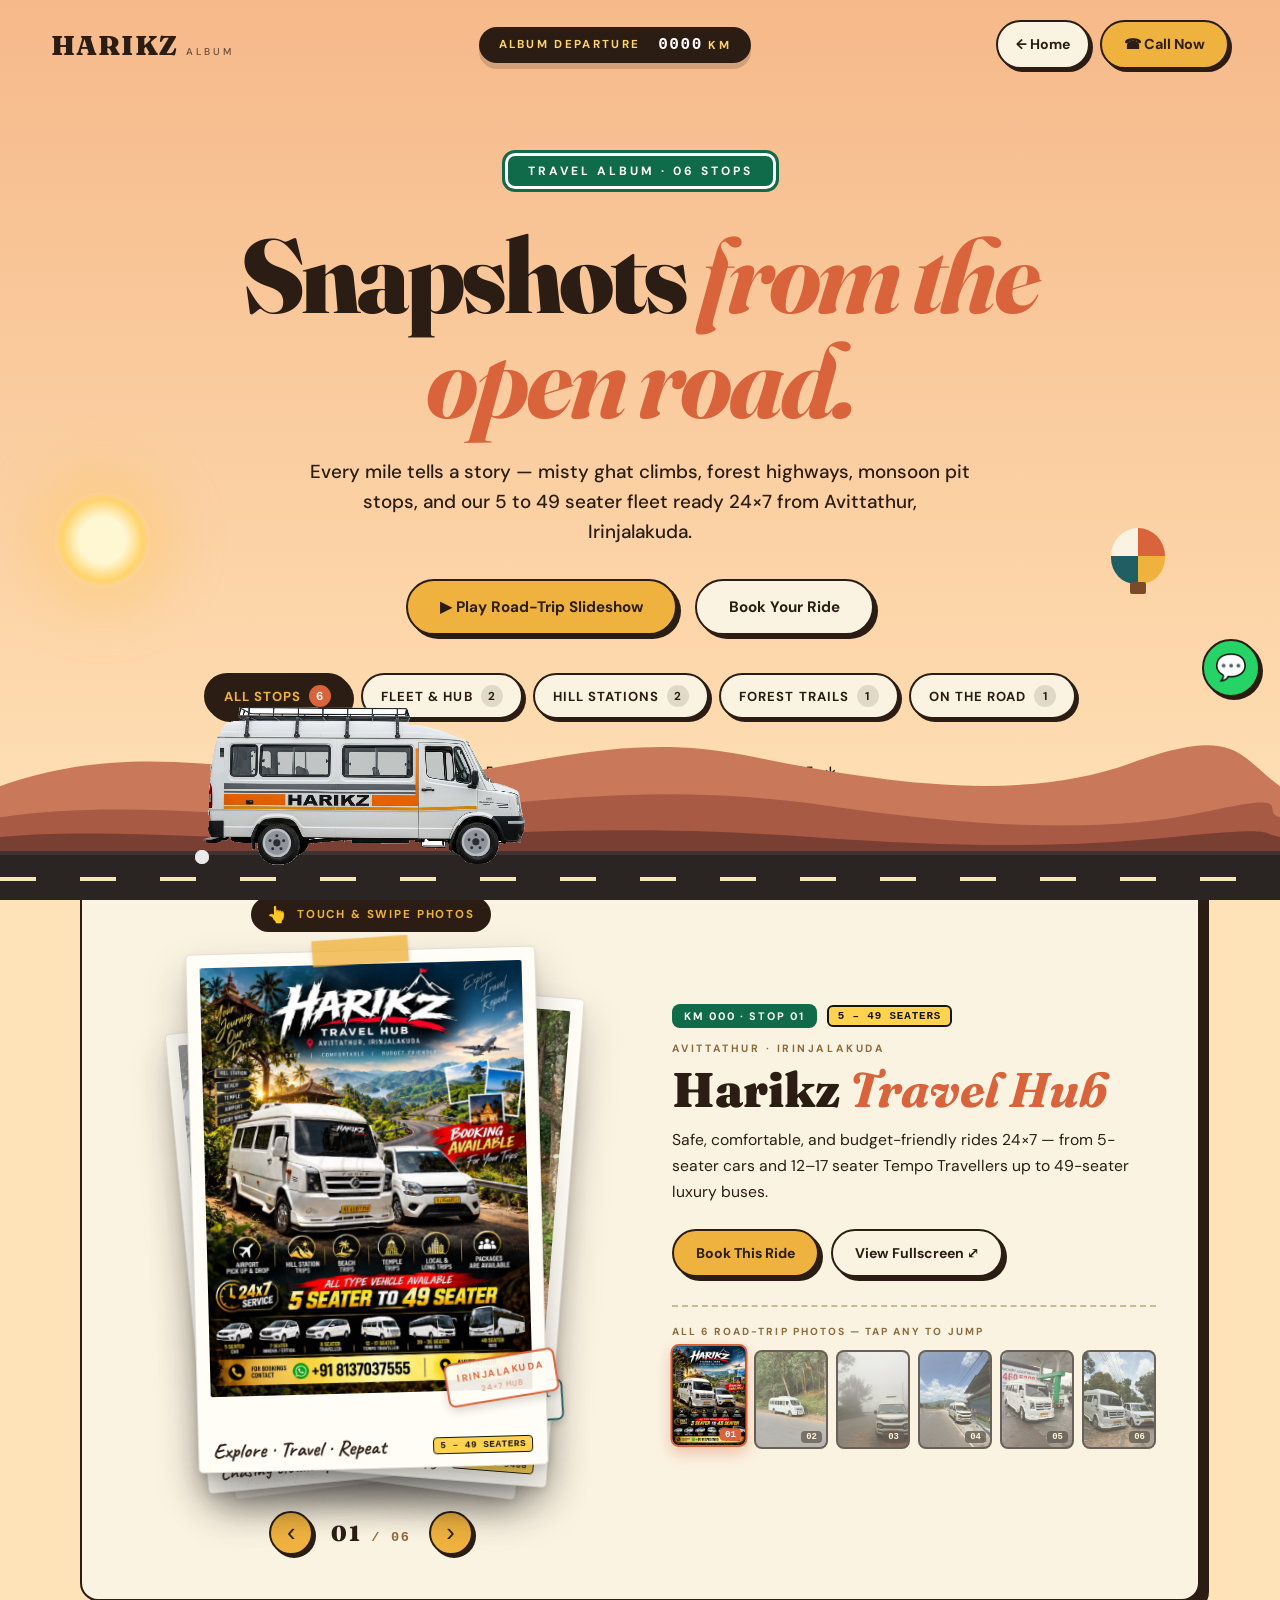
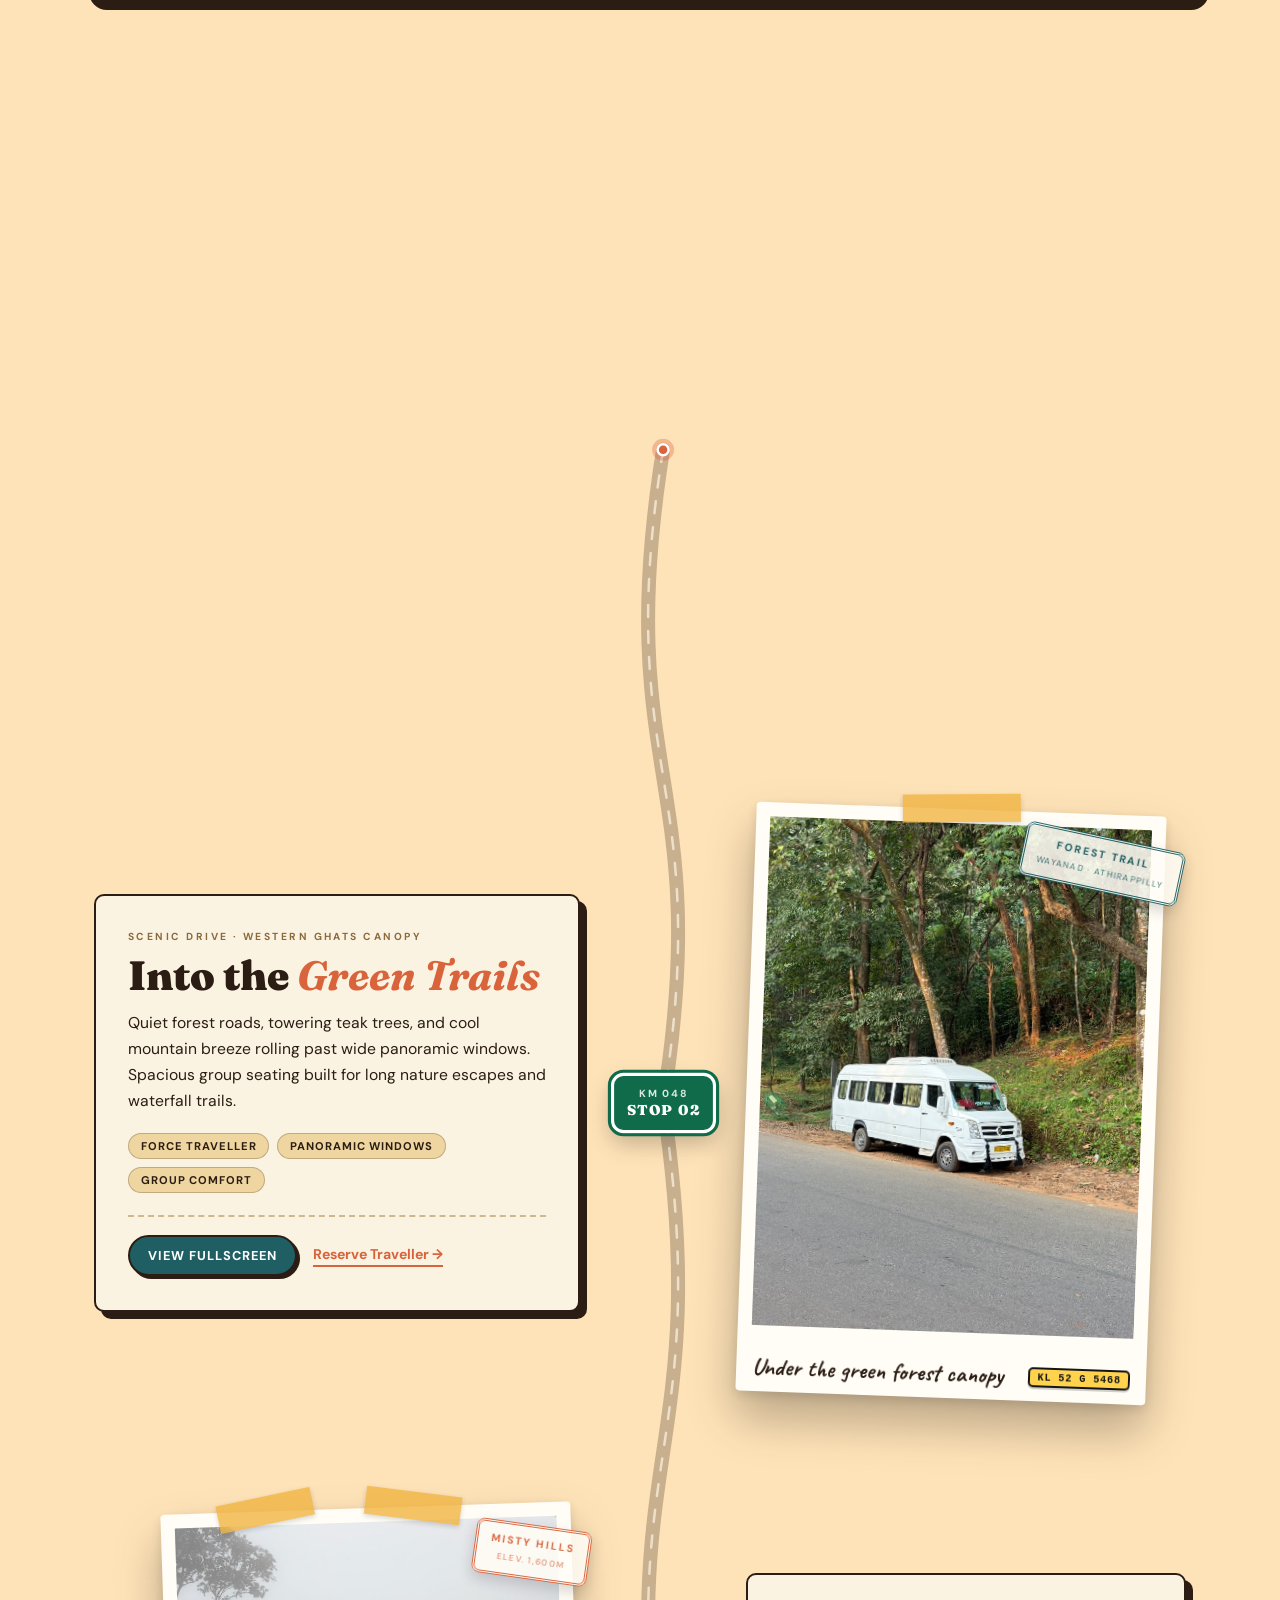
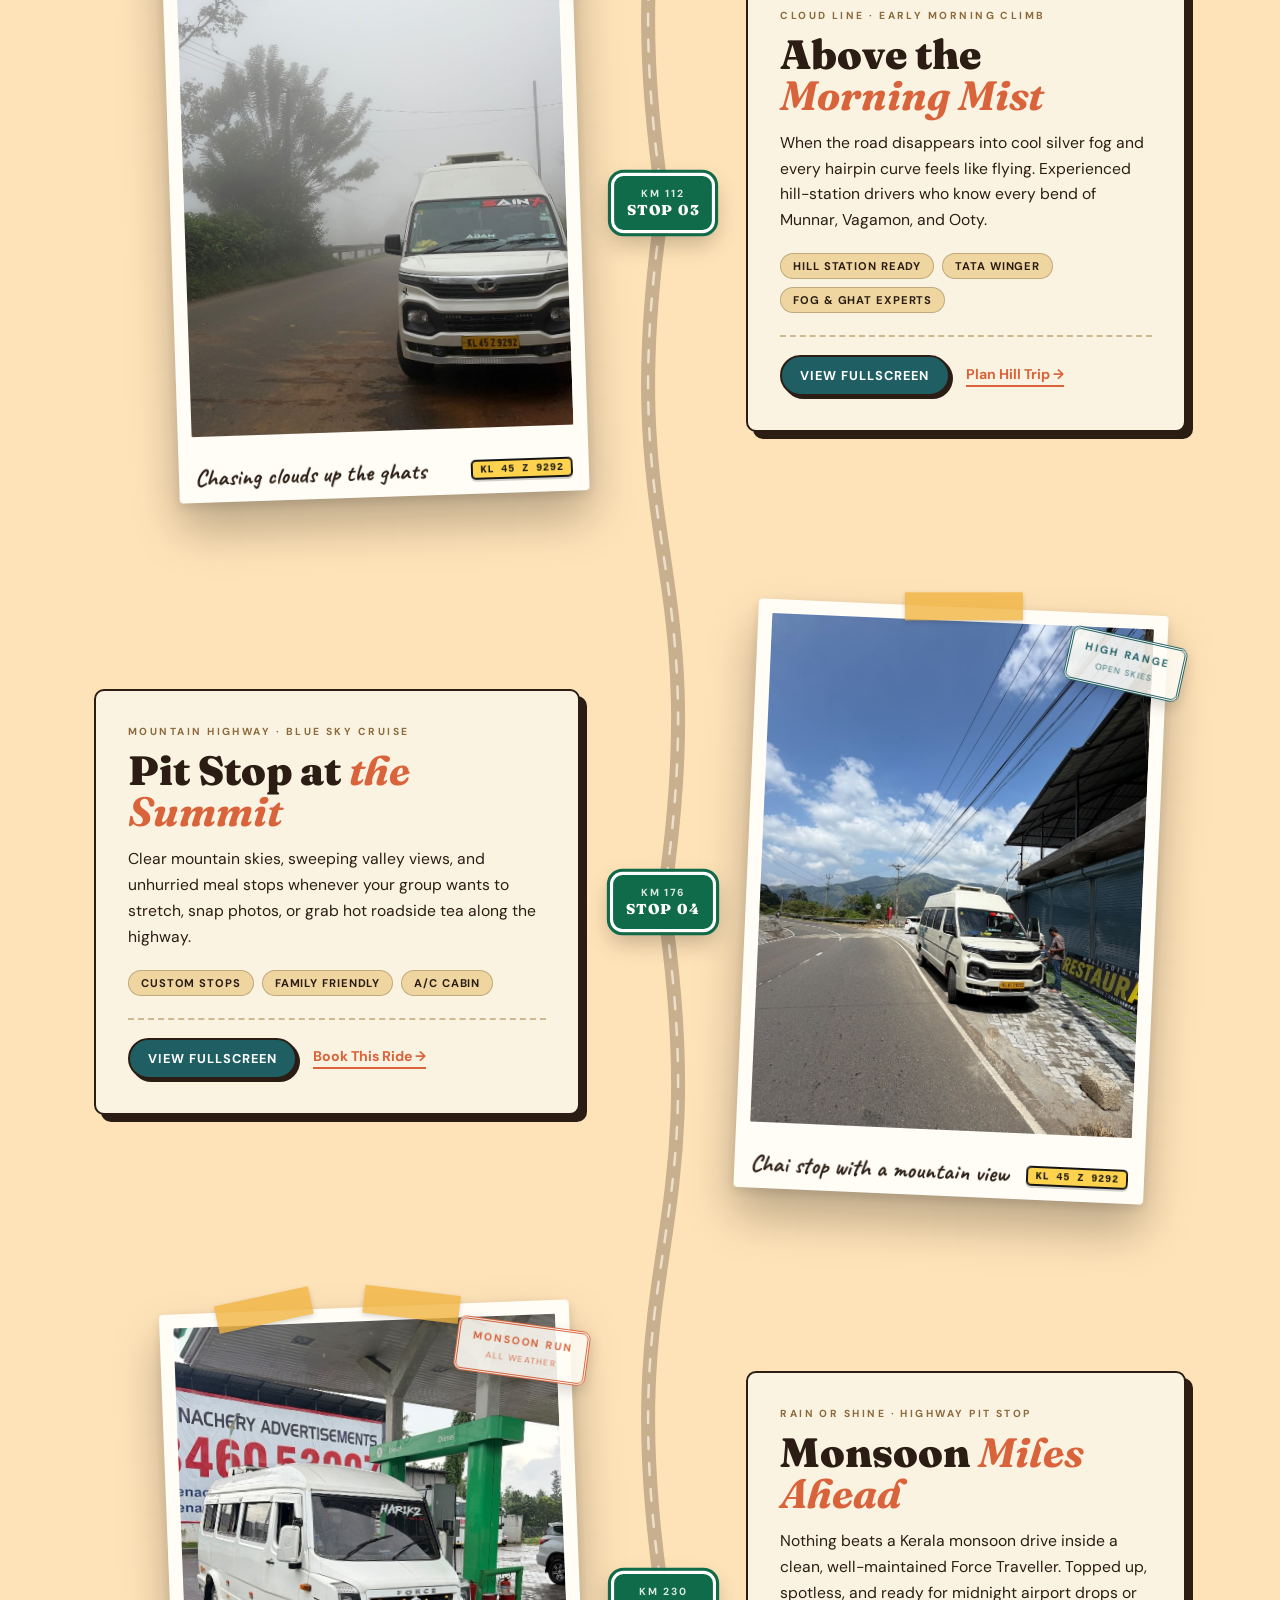
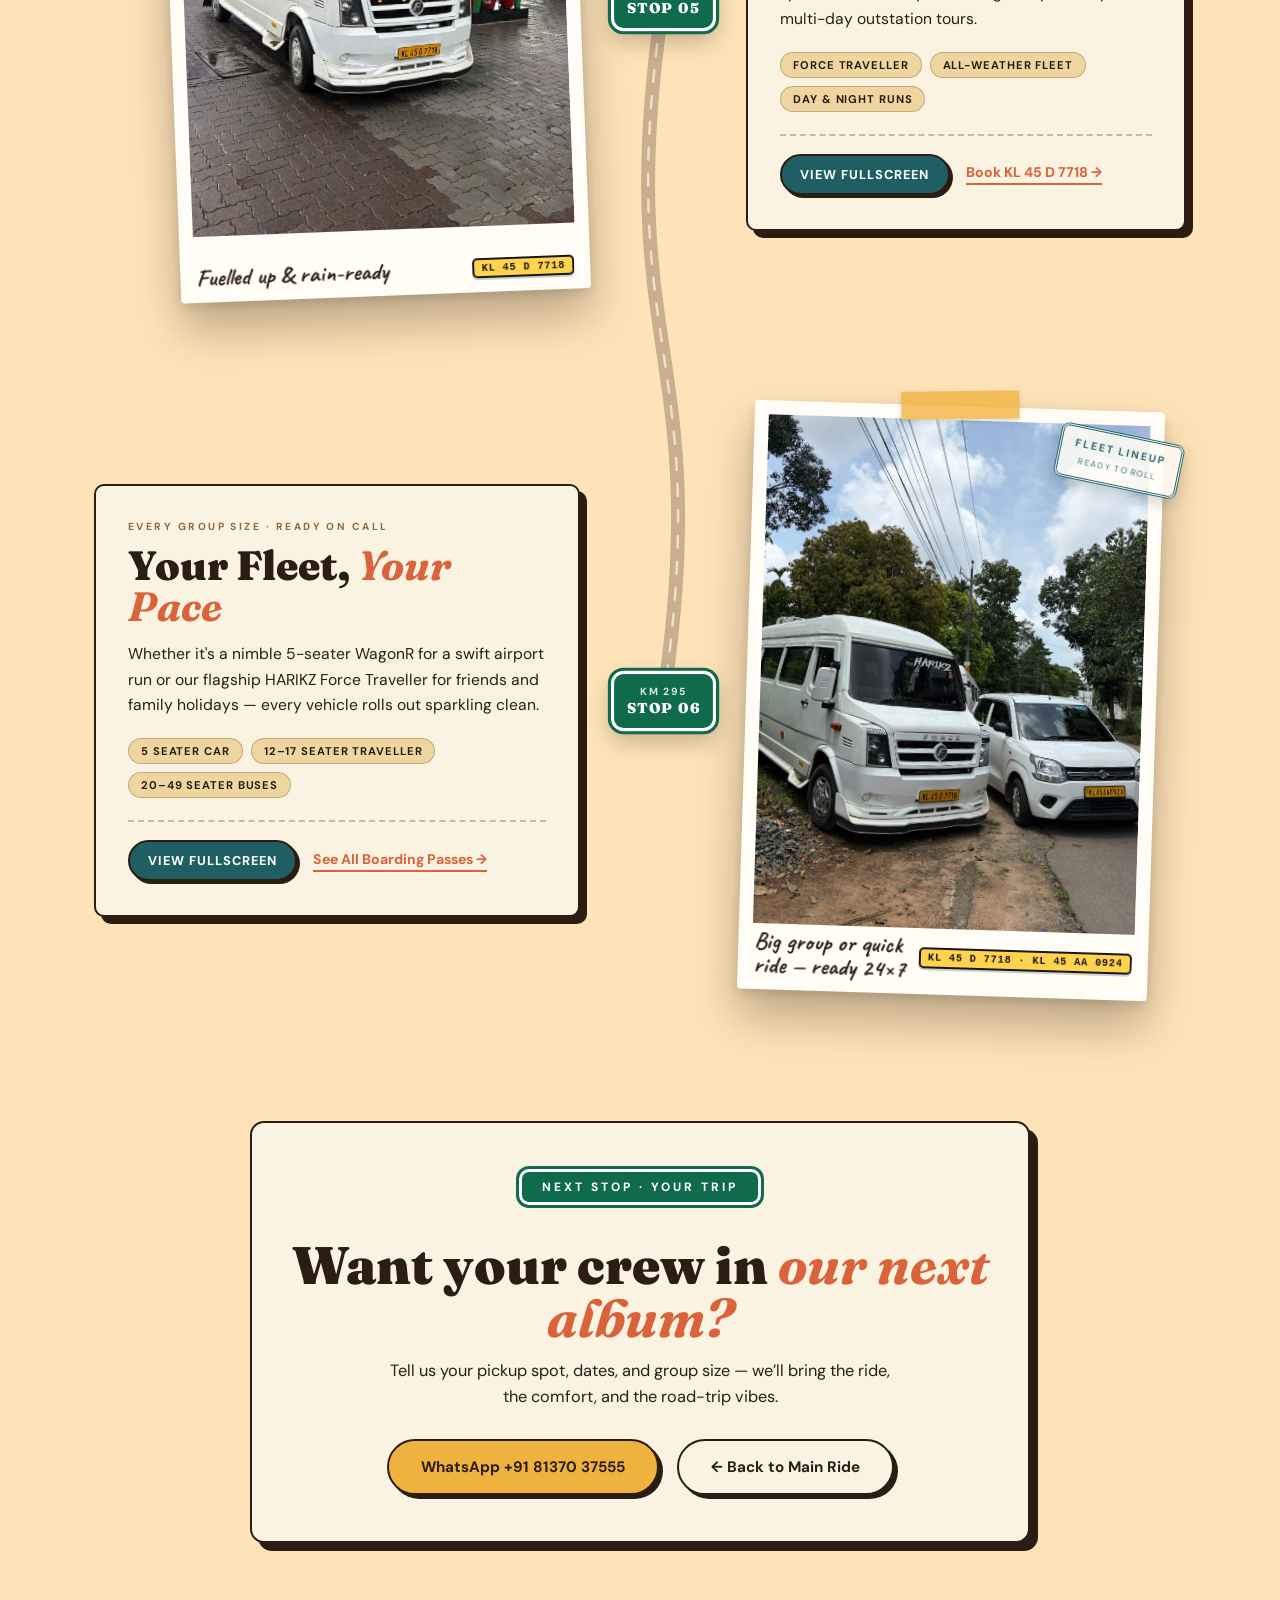
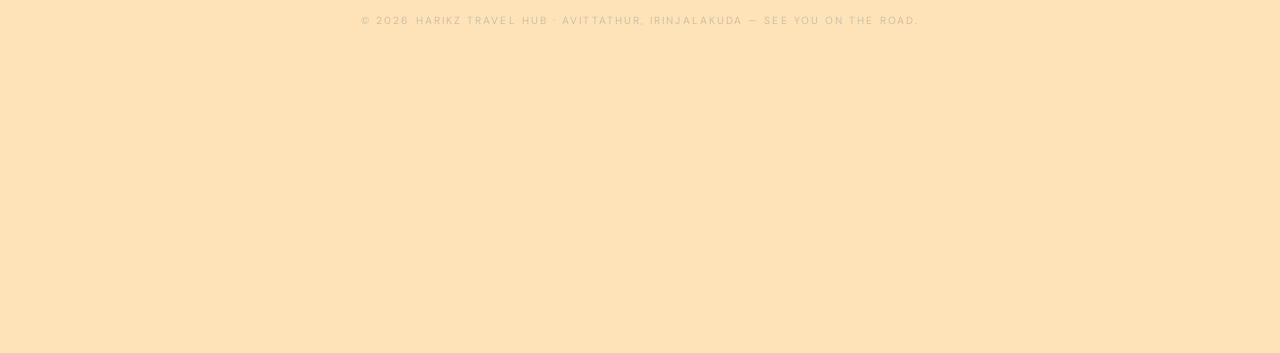
==== commit bd6d6bd4: "Add interactive touch-swipe 6-photo Polaroid travel deck on home and album pages" ====
--- a/album/index.html
+++ b/album/index.html
@@ -9,6 +9,7 @@
 <link rel="preconnect" href="https://fonts.gstatic.com" crossorigin>
 <link href="https://fonts.googleapis.com/css2?family=Fraunces:ital,opsz,wght@0,9..144,400;0,9..144,700;0,9..144,900;1,9..144,400;1,9..144,700&family=DM+Sans:wght@400;500;700&family=Caveat:wght@500;700&display=swap" rel="stylesheet">
 <link rel="stylesheet" href="../style.css">
+<link rel="stylesheet" href="deck.css">
 <link rel="stylesheet" href="album.css">
 </head>
 <body class="album-page">
@@ -80,7 +81,12 @@
       <button type="button" class="af-pill" data-filter="road" role="tab" aria-selected="false">On the Road <b>1</b></button>
     </div>
 
-    <p class="drive rv">scroll down the route <span>↓</span></p>
+    <p class="drive rv">swipe the deck or scroll the route <span>↓</span></p>
+  </section>
+
+  <!-- INTERACTIVE TOUCH-SWIPE 6-PHOTO DECK -->
+  <section class="deck-showcase" aria-label="Interactive swipeable travel photo stack">
+    <div id="album-deck" class="tdeck rv"></div>
   </section>
 
   <!-- WINDING HIGHWAY ROUTE ALBUM -->
@@ -392,6 +398,7 @@
 </div>
 
 <a class="fwa" href="https://wa.me/918137037555" target="_blank" rel="noopener" aria-label="Chat on WhatsApp">💬</a>
+<script src="deck.js"></script>
 <script src="album.js"></script>
 </body>
 </html>
--- a/style.css
+++ b/style.css
@@ -193,24 +193,6 @@
 .pc figcaption{padding-top:16px;text-align:center;font:700 1.55rem 'Caveat',cursive;color:var(--dk)}
 .pc figcaption a{display:block;font:700 .66rem 'DM Sans';letter-spacing:.25em;text-transform:uppercase;color:var(--terra);margin-top:6px;text-decoration:none}
 
-/* album teaser */
-.album-teaser{display:grid;grid-template-columns:1.05fr 1fr;gap:50px;align-items:center;background:var(--paper);color:var(--dk);border:2px solid var(--dk);border-radius:14px;padding:42px 40px;box-shadow:8px 8px 0 var(--dk);text-decoration:none;transition:transform .35s,box-shadow .35s}
-.album-teaser:hover{transform:translate(-3px,-3px);box-shadow:11px 11px 0 var(--dk)}
-.at-fan{position:relative;height:340px;display:grid;place-items:center}
-.at-pola{position:absolute;width:210px;background:#fffdf6;padding:10px 10px 38px;border-radius:3px;box-shadow:0 18px 34px rgba(0,0,0,.26);transition:transform .55s cubic-bezier(.22,1.3,.36,1)}
-.at-pola img{display:block;width:100%;aspect-ratio:3/4;object-fit:cover}
-.at-pola figcaption{position:absolute;left:0;right:0;bottom:8px;text-align:center;font:700 1.25rem 'Caveat',cursive;color:var(--dk)}
-.at-pola.a1{transform:translate(-72px,14px) rotate(-11deg);z-index:1}
-.at-pola.a2{transform:translate(0,-6px) rotate(-1deg);z-index:3}
-.at-pola.a3{transform:translate(72px,16px) rotate(11deg);z-index:2}
-.album-teaser:hover .at-pola.a1{transform:translate(-96px,8px) rotate(-15deg)}
-.album-teaser:hover .at-pola.a2{transform:translate(0,-14px) scale(1.04)}
-.album-teaser:hover .at-pola.a3{transform:translate(96px,10px) rotate(15deg)}
-.at-tag{display:block;font:700 .66rem 'DM Sans';letter-spacing:.24em;text-transform:uppercase;color:#8b6a3c;margin-bottom:12px}
-.at-copy h3{font-size:clamp(1.8rem,3.4vw,2.7rem);margin-bottom:14px}
-.at-copy p{font-size:.98rem;margin-bottom:24px}
-.at-btn{pointer-events:none}
-
 /* destinations */
 .stamps{display:grid;grid-template-columns:repeat(auto-fit,minmax(220px,1fr));gap:36px 28px}
 .stamp{display:block;text-decoration:none;color:var(--dk);background:var(--paper);padding:30px 22px;text-align:center;border:3px dashed #b99557;outline:8px solid var(--paper);outline-offset:-1px;box-shadow:0 16px 24px rgba(0,0,0,.25);transform:rotate(var(--r));transition:transform .5s cubic-bezier(.3,1.4,.5,1)}
@@ -268,7 +250,6 @@
 @media(max-width:860px){
   .hud{display:none}.logo small{display:none}.albumpill{padding:9px 14px;font-size:.78rem}.callpill{padding:9px 16px;font-size:.8rem}
   .board{grid-template-columns:1fr;gap:40px}.polas{height:440px}
-  .album-teaser{grid-template-columns:1fr;gap:28px;padding:28px 22px}.at-fan{height:270px}.at-pola{width:160px;padding:8px 8px 32px}.at-pola.a1{transform:translate(-52px,12px) rotate(-10deg)}.at-pola.a3{transform:translate(52px,14px) rotate(10deg)}
   .pass{grid-template-columns:1fr 104px;-webkit-mask:none;mask:none}.seatbig b{font-size:3.4rem}.pl{padding:20px}.ps b{font-size:2rem}.ps a{font-size:.6rem;padding:7px 10px}
   .formgrid{grid-template-columns:1fr}.formgrid small,.formgrid label:nth-of-type(2){grid-column:auto}
   .stop{padding:11vh 6vw 6vh}.note{padding:30px}
--- a/album/deck.css
+++ b/album/deck.css
@@ -0,0 +1,459 @@
+/* ---- HARIKZ INTERACTIVE TOUCH-SWIPE POLAROID DECK ---- */
+.tdeck {
+  max-width: 1120px;
+  margin: 0 auto;
+}
+
+.tdeck-grid {
+  display: grid;
+  grid-template-columns: minmax(0, 1.02fr) minmax(0, 1fr);
+  gap: 54px;
+  align-items: center;
+  background: var(--paper);
+  color: var(--dk);
+  border: 2px solid var(--dk);
+  border-radius: 18px;
+  padding: 44px 42px;
+  box-shadow: 9px 9px 0 var(--dk);
+}
+
+.tdeck-left {
+  display: flex;
+  flex-direction: column;
+  align-items: center;
+}
+
+.tdeck-hint {
+  display: inline-flex;
+  align-items: center;
+  gap: 8px;
+  background: var(--dk);
+  color: var(--mustard);
+  padding: 7px 16px;
+  border-radius: 99px;
+  font: 700 0.72rem 'DM Sans', sans-serif;
+  letter-spacing: 0.16em;
+  text-transform: uppercase;
+  margin-bottom: 18px;
+  transition: opacity 0.45s, transform 0.45s;
+}
+
+.tdeck-hint.gone {
+  opacity: 0;
+  transform: translateY(-8px);
+  pointer-events: none;
+}
+
+.tdeck-hand {
+  display: inline-block;
+  font-size: 1rem;
+  animation: tdeckSwipeHint 1.8s ease-in-out infinite;
+}
+
+@keyframes tdeckSwipeHint {
+  0%, 100% { transform: translateX(-5px) rotate(-10deg); }
+  50% { transform: translateX(7px) rotate(10deg); }
+}
+
+.tdeck-stage {
+  position: relative;
+  width: min(350px, 84vw);
+  aspect-ratio: 3 / 4.45;
+  touch-action: pan-y;
+  user-select: none;
+  -webkit-user-select: none;
+  cursor: grab;
+}
+
+.tdeck-stage:active {
+  cursor: grabbing;
+}
+
+.tdeck-card {
+  position: absolute;
+  inset: 0;
+  background: #fffdf6;
+  padding: 13px 13px 60px;
+  border-radius: 5px;
+  border: 1.5px solid rgba(43, 29, 20, 0.14);
+  box-shadow: 0 22px 42px rgba(0, 0, 0, 0.25), 0 4px 10px rgba(0, 0, 0, 0.1);
+  transform-origin: 50% 80%;
+  will-change: transform, opacity;
+  pointer-events: none;
+}
+
+.tdeck-card.is-top {
+  pointer-events: auto;
+}
+
+.tdeck-card.is-dragging {
+  box-shadow: 0 32px 58px rgba(0, 0, 0, 0.36);
+}
+
+.tdeck-tape {
+  position: absolute;
+  top: -13px;
+  left: 50%;
+  width: 96px;
+  height: 26px;
+  transform: translateX(-50%) rotate(-2.5deg);
+  background: rgba(240, 178, 62, 0.78);
+  box-shadow: 0 2px 5px rgba(0, 0, 0, 0.15);
+  z-index: 4;
+}
+
+.tdeck-img-wrap {
+  position: relative;
+  width: 100%;
+  aspect-ratio: 3 / 4;
+  overflow: hidden;
+  border-radius: 2px;
+  background: #171311;
+}
+
+.tdeck-img-wrap img {
+  display: block;
+  width: 100%;
+  height: 100%;
+  object-fit: cover;
+  pointer-events: none;
+  transition: transform 0.7s cubic-bezier(0.16, 1, 0.3, 1);
+}
+
+.tdeck-card.is-dragging .tdeck-img-wrap img {
+  transform: scale(1.04);
+}
+
+.tdeck-sheen {
+  position: absolute;
+  inset: 0;
+  pointer-events: none;
+  opacity: 0;
+  background: radial-gradient(circle at var(--gx, 50%) var(--gy, 35%), rgba(255, 246, 210, 0.4), transparent 58%);
+  transition: opacity 0.2s;
+}
+
+.tdeck-card.is-dragging .tdeck-sheen,
+.tdeck-card.is-top:hover .tdeck-sheen {
+  opacity: 1;
+}
+
+.tdeck-swipe-stamp {
+  position: absolute;
+  top: 18px;
+  padding: 6px 12px;
+  border-radius: 8px;
+  font: 700 0.72rem 'DM Sans', sans-serif;
+  letter-spacing: 0.18em;
+  text-transform: uppercase;
+  border: 3px double currentColor;
+  background: rgba(255, 253, 246, 0.92);
+  opacity: 0;
+  pointer-events: none;
+  z-index: 6;
+}
+
+.tdeck-swipe-stamp.is-next {
+  left: 14px;
+  color: var(--terra);
+  transform: rotate(-10deg);
+}
+
+.tdeck-swipe-stamp.is-prev {
+  right: 14px;
+  color: var(--teal);
+  transform: rotate(10deg);
+}
+
+.tdeck-card figcaption {
+  position: absolute;
+  left: 14px;
+  right: 14px;
+  bottom: 10px;
+  display: flex;
+  align-items: center;
+  justify-content: space-between;
+  gap: 8px;
+}
+
+.tdeck-cap {
+  font: 700 1.32rem/1.05 'Caveat', cursive;
+  color: var(--dk);
+}
+
+.tdeck-mini-plate {
+  flex-shrink: 0;
+  background: #ffd34e;
+  color: #151515;
+  border: 1.5px solid #151515;
+  border-radius: 4px;
+  padding: 2px 6px;
+  font: 700 0.58rem/1.2 monospace;
+  letter-spacing: 0.06em;
+}
+
+.tdeck-stamp {
+  position: absolute;
+  bottom: 66px;
+  right: -12px;
+  z-index: 5;
+  display: flex;
+  flex-direction: column;
+  align-items: center;
+  padding: 6px 10px;
+  border: 2.5px double var(--terra);
+  border-radius: 7px;
+  color: var(--terra);
+  background: rgba(255, 253, 246, 0.92);
+  font-family: 'DM Sans', sans-serif;
+  text-transform: uppercase;
+  transform: rotate(-8deg);
+  box-shadow: 0 4px 10px rgba(0, 0, 0, 0.16);
+}
+
+.tdeck-stamp.teal {
+  color: var(--teal);
+  border-color: var(--teal);
+}
+
+.tdeck-stamp span {
+  font-weight: 700;
+  font-size: 0.6rem;
+  letter-spacing: 0.16em;
+}
+
+.tdeck-stamp small {
+  font-size: 0.48rem;
+  letter-spacing: 0.14em;
+  opacity: 0.82;
+}
+
+/* Controls below card deck */
+.tdeck-controls {
+  display: flex;
+  align-items: center;
+  gap: 18px;
+  margin-top: 42px;
+}
+
+.tdeck-arrow {
+  width: 44px;
+  height: 44px;
+  border-radius: 50%;
+  border: 2px solid var(--dk);
+  background: var(--mustard);
+  color: var(--dk);
+  font-size: 1.6rem;
+  line-height: 1;
+  cursor: pointer;
+  box-shadow: 3px 3px 0 var(--dk);
+  transition: transform 0.2s, box-shadow 0.2s, background 0.2s;
+}
+
+.tdeck-arrow:hover {
+  transform: translate(-2px, -2px);
+  box-shadow: 5px 5px 0 var(--dk);
+}
+
+.tdeck-arrow:active {
+  transform: translate(1px, 1px);
+  box-shadow: 1px 1px 0 var(--dk);
+}
+
+.tdeck-counter {
+  font: 700 0.85rem monospace;
+  letter-spacing: 0.12em;
+  color: #8b6a3c;
+}
+
+.tdeck-counter b {
+  font: 900 1.35rem 'Fraunces', serif;
+  color: var(--dk);
+}
+
+/* Info side panel */
+.tdeck-badge-row {
+  display: flex;
+  align-items: center;
+  gap: 10px;
+  flex-wrap: wrap;
+  margin-bottom: 14px;
+}
+
+.tdeck-km {
+  background: #0f6b4a;
+  color: #fff;
+  padding: 5px 12px;
+  border-radius: 8px;
+  font: 700 0.68rem 'DM Sans', monospace;
+  letter-spacing: 0.16em;
+}
+
+.tdeck-plate {
+  background: #ffd34e;
+  color: #151515;
+  border: 2px solid #151515;
+  border-radius: 6px;
+  padding: 3px 9px;
+  font: 700 0.68rem monospace;
+  letter-spacing: 0.08em;
+}
+
+.tdeck-tag {
+  display: block;
+  font: 700 0.66rem 'DM Sans', sans-serif;
+  letter-spacing: 0.24em;
+  text-transform: uppercase;
+  color: #8b6a3c;
+  margin-bottom: 10px;
+}
+
+.tdeck-title {
+  font-size: clamp(2rem, 3.8vw, 3.1rem);
+  color: var(--dk);
+  margin-bottom: 14px;
+}
+
+.tdeck-desc {
+  font-size: 0.98rem;
+  line-height: 1.65;
+  margin-bottom: 24px;
+}
+
+.tdeck-cta {
+  display: flex;
+  flex-wrap: wrap;
+  gap: 12px;
+  margin-bottom: 28px;
+}
+
+.tdeck-cta .btn {
+  padding: 13px 22px;
+  font-size: 0.88rem;
+  animation: none !important;
+}
+
+/* All 6 Photos Filmstrip */
+.tdeck-strip-wrap {
+  border-top: 2px dashed #cdb98f;
+  padding-top: 18px;
+}
+
+.tdeck-strip-label {
+  display: block;
+  font: 700 0.64rem 'DM Sans', sans-serif;
+  letter-spacing: 0.2em;
+  text-transform: uppercase;
+  color: #8b6a3c;
+  margin-bottom: 12px;
+}
+
+.tdeck-strip {
+  display: grid;
+  grid-template-columns: repeat(6, minmax(0, 1fr));
+  gap: 8px;
+}
+
+.tdeck-thumb {
+  position: relative;
+  padding: 0;
+  border: 2.5px solid rgba(43, 29, 20, 0.2);
+  border-radius: 8px;
+  overflow: hidden;
+  aspect-ratio: 3 / 4;
+  background: #171311;
+  cursor: pointer;
+  opacity: 0.65;
+  transition: transform 0.25s, opacity 0.25s, border-color 0.25s, box-shadow 0.25s;
+}
+
+.tdeck-thumb img {
+  display: block;
+  width: 100%;
+  height: 100%;
+  object-fit: cover;
+}
+
+.tdeck-thumb span {
+  position: absolute;
+  right: 4px;
+  bottom: 4px;
+  background: rgba(20, 14, 10, 0.78);
+  color: #fff6d2;
+  padding: 1px 5px;
+  border-radius: 4px;
+  font: 700 0.56rem monospace;
+}
+
+.tdeck-thumb:hover {
+  opacity: 0.95;
+  transform: translateY(-3px);
+}
+
+.tdeck-thumb.active {
+  opacity: 1;
+  border-color: var(--terra);
+  transform: translateY(-4px) scale(1.04);
+  box-shadow: 0 6px 14px rgba(217, 99, 59, 0.35);
+}
+
+.tdeck-thumb.active span {
+  background: var(--terra);
+  color: #fff;
+}
+
+@media (max-width: 900px) {
+  .tdeck-grid {
+    grid-template-columns: 1fr;
+    gap: 34px;
+    padding: 32px 22px;
+  }
+
+  .tdeck-stage {
+    width: min(310px, 78vw);
+  }
+
+  .tdeck-info {
+    text-align: center;
+  }
+
+  .tdeck-badge-row,
+  .tdeck-cta {
+    justify-content: center;
+  }
+}
+
+@media (max-width: 600px) {
+  .tdeck-grid {
+    padding: 24px 16px;
+    box-shadow: 5px 5px 0 var(--dk);
+  }
+
+  .tdeck-stage {
+    width: min(270px, 74vw);
+  }
+
+  .tdeck-card {
+    padding: 10px 10px 50px;
+  }
+
+  .tdeck-cap {
+    font-size: 1.15rem;
+  }
+
+  .tdeck-stamp {
+    right: -6px;
+    bottom: 56px;
+  }
+
+  .tdeck-strip {
+    grid-template-columns: repeat(3, minmax(0, 1fr));
+    gap: 8px;
+  }
+}
+
+@media (prefers-reduced-motion: reduce) {
+  .tdeck-hand {
+    animation: none !important;
+  }
+}
--- a/album/album.css
+++ b/album/album.css
@@ -117,6 +117,12 @@
 
 .album-hero .drive span {
   animation: bobDown 1.3s ease-in-out infinite;
+}
+
+.deck-showcase {
+  position: relative;
+  z-index: 4;
+  padding: 2vh 5vw 6vh;
 }
 
 @keyframes bobDown {
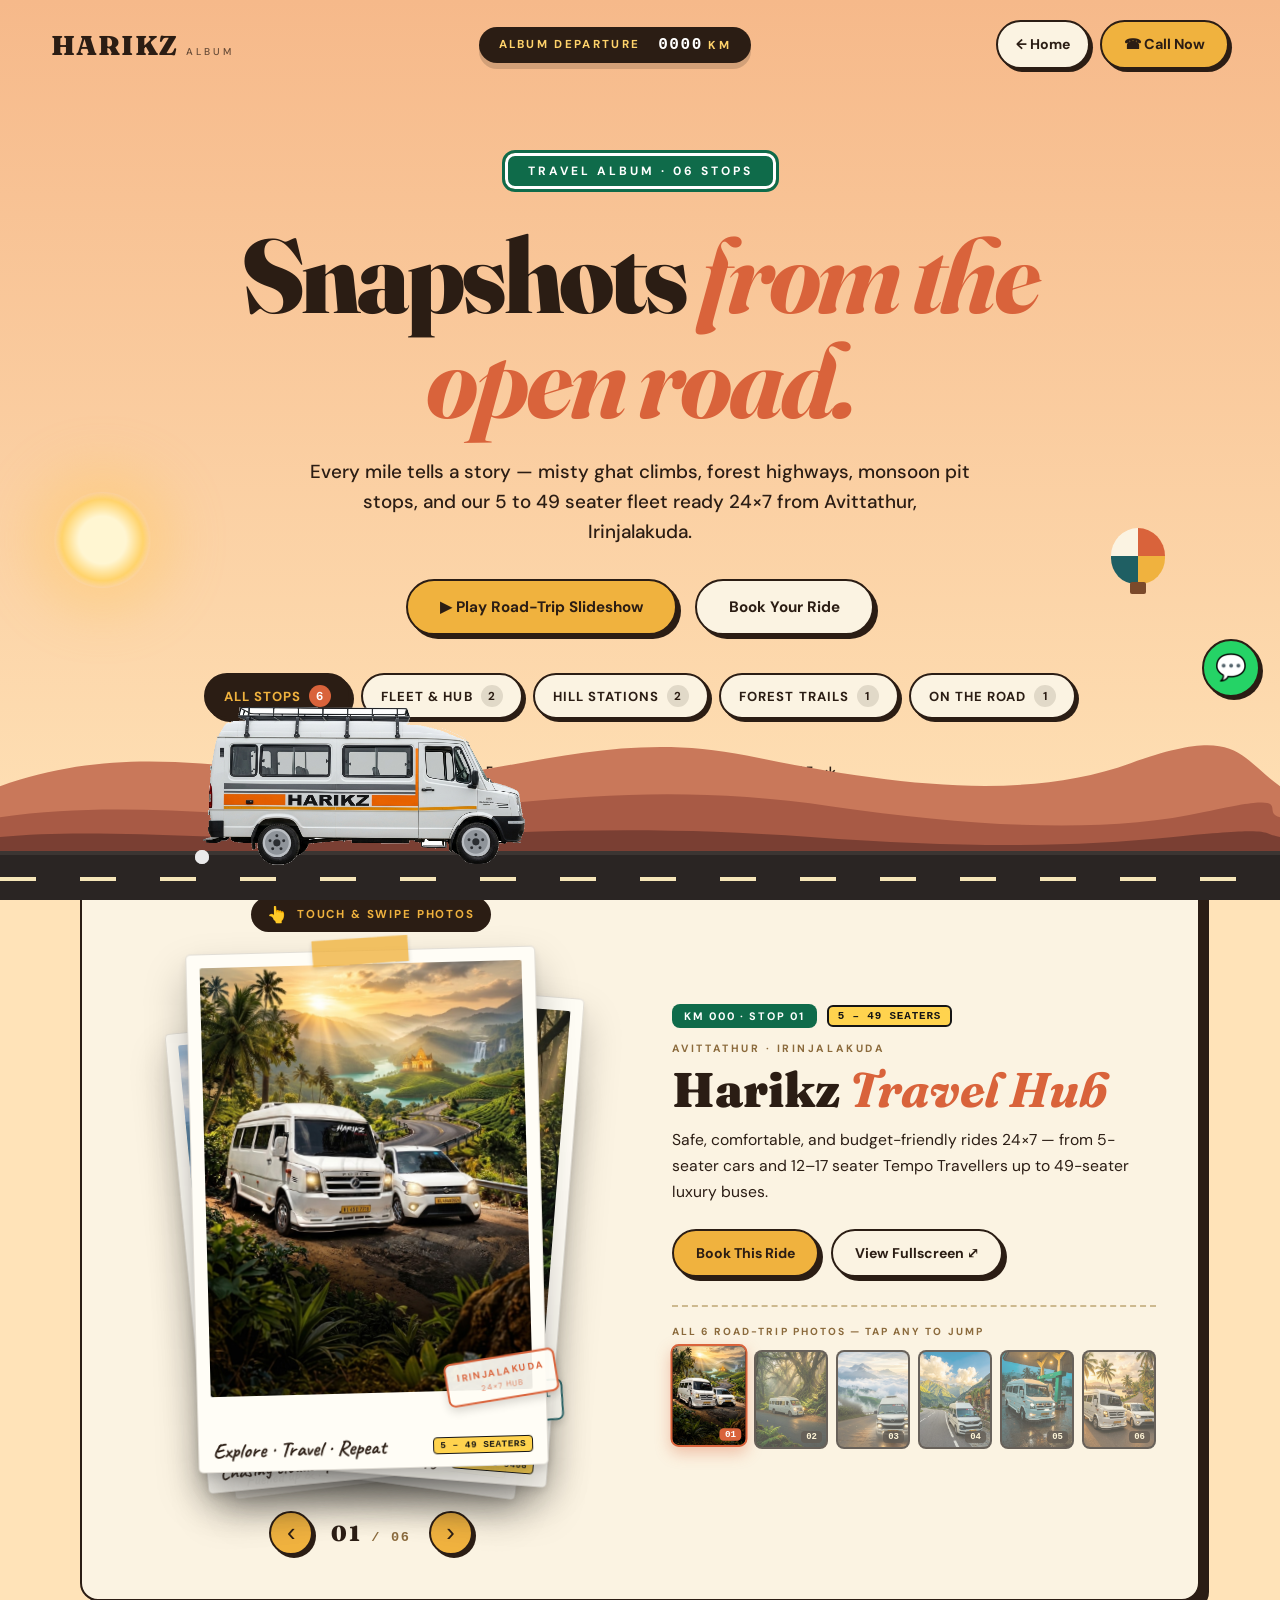
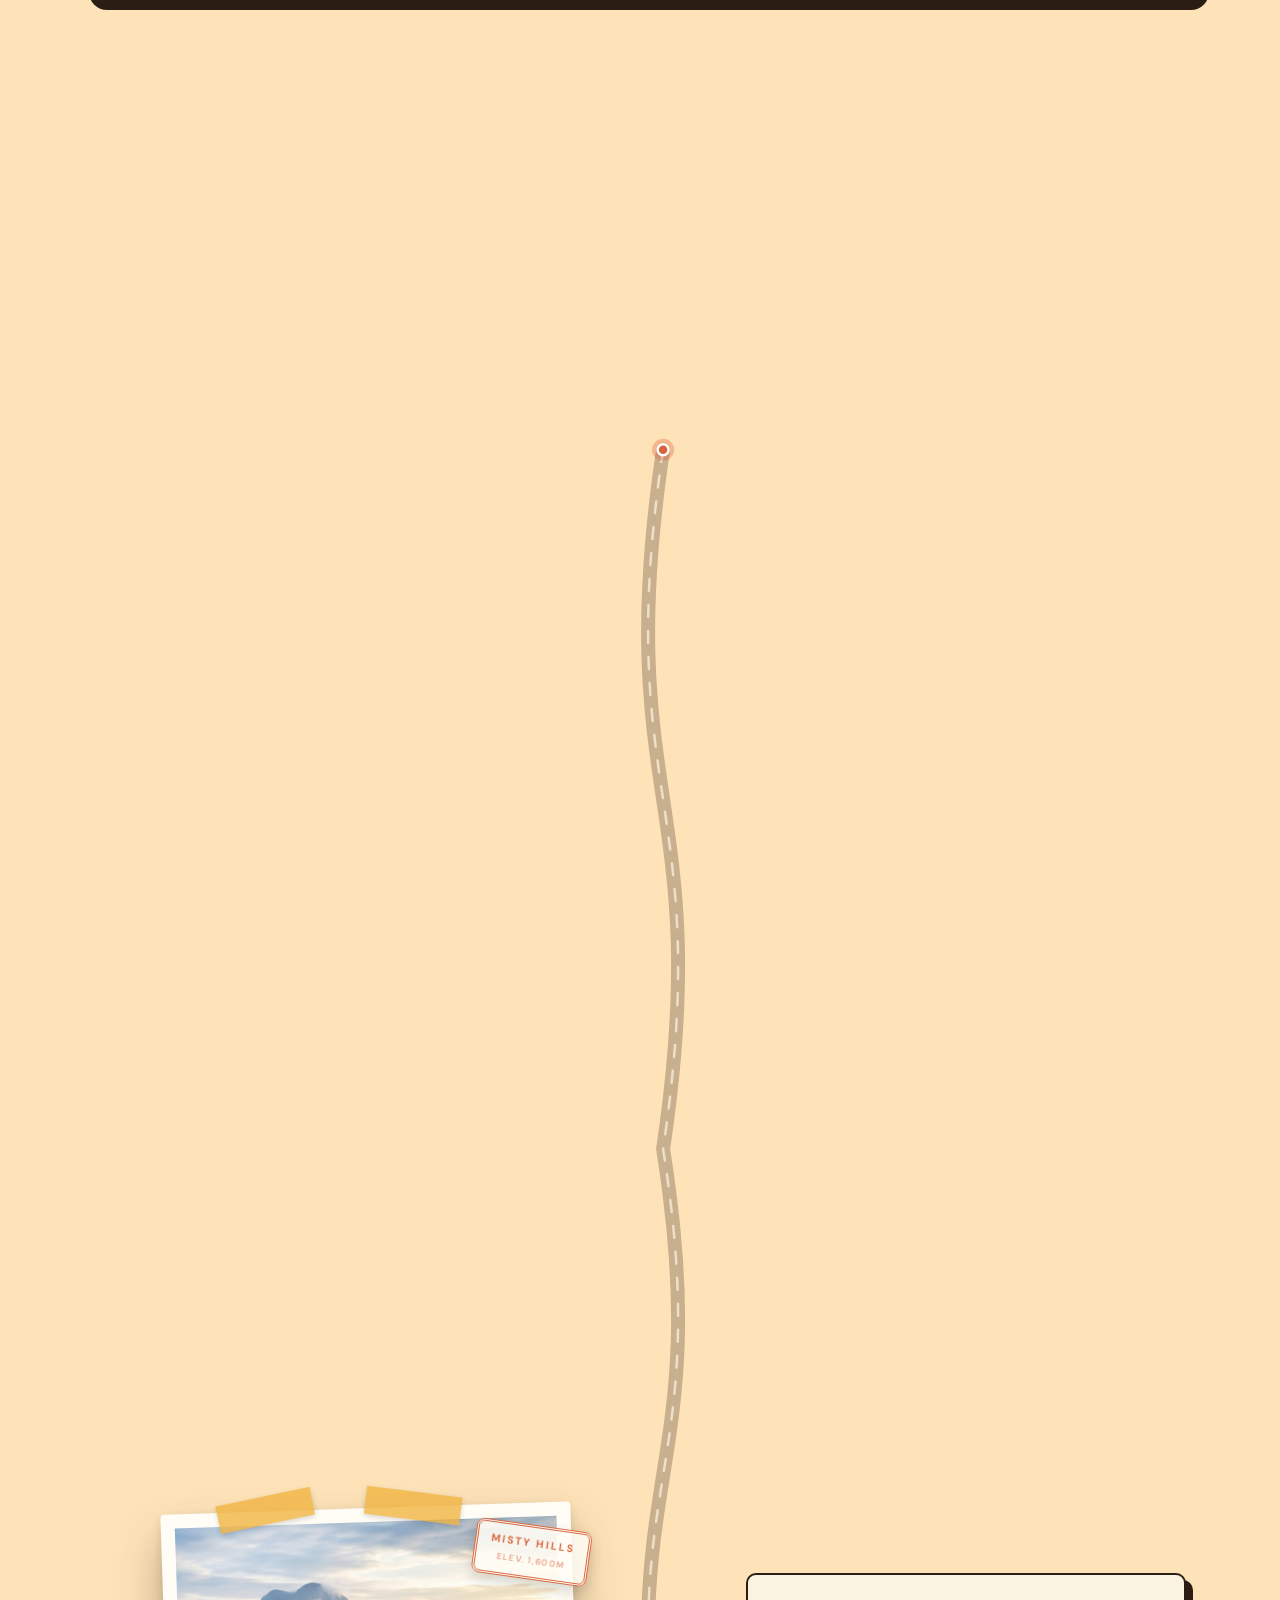
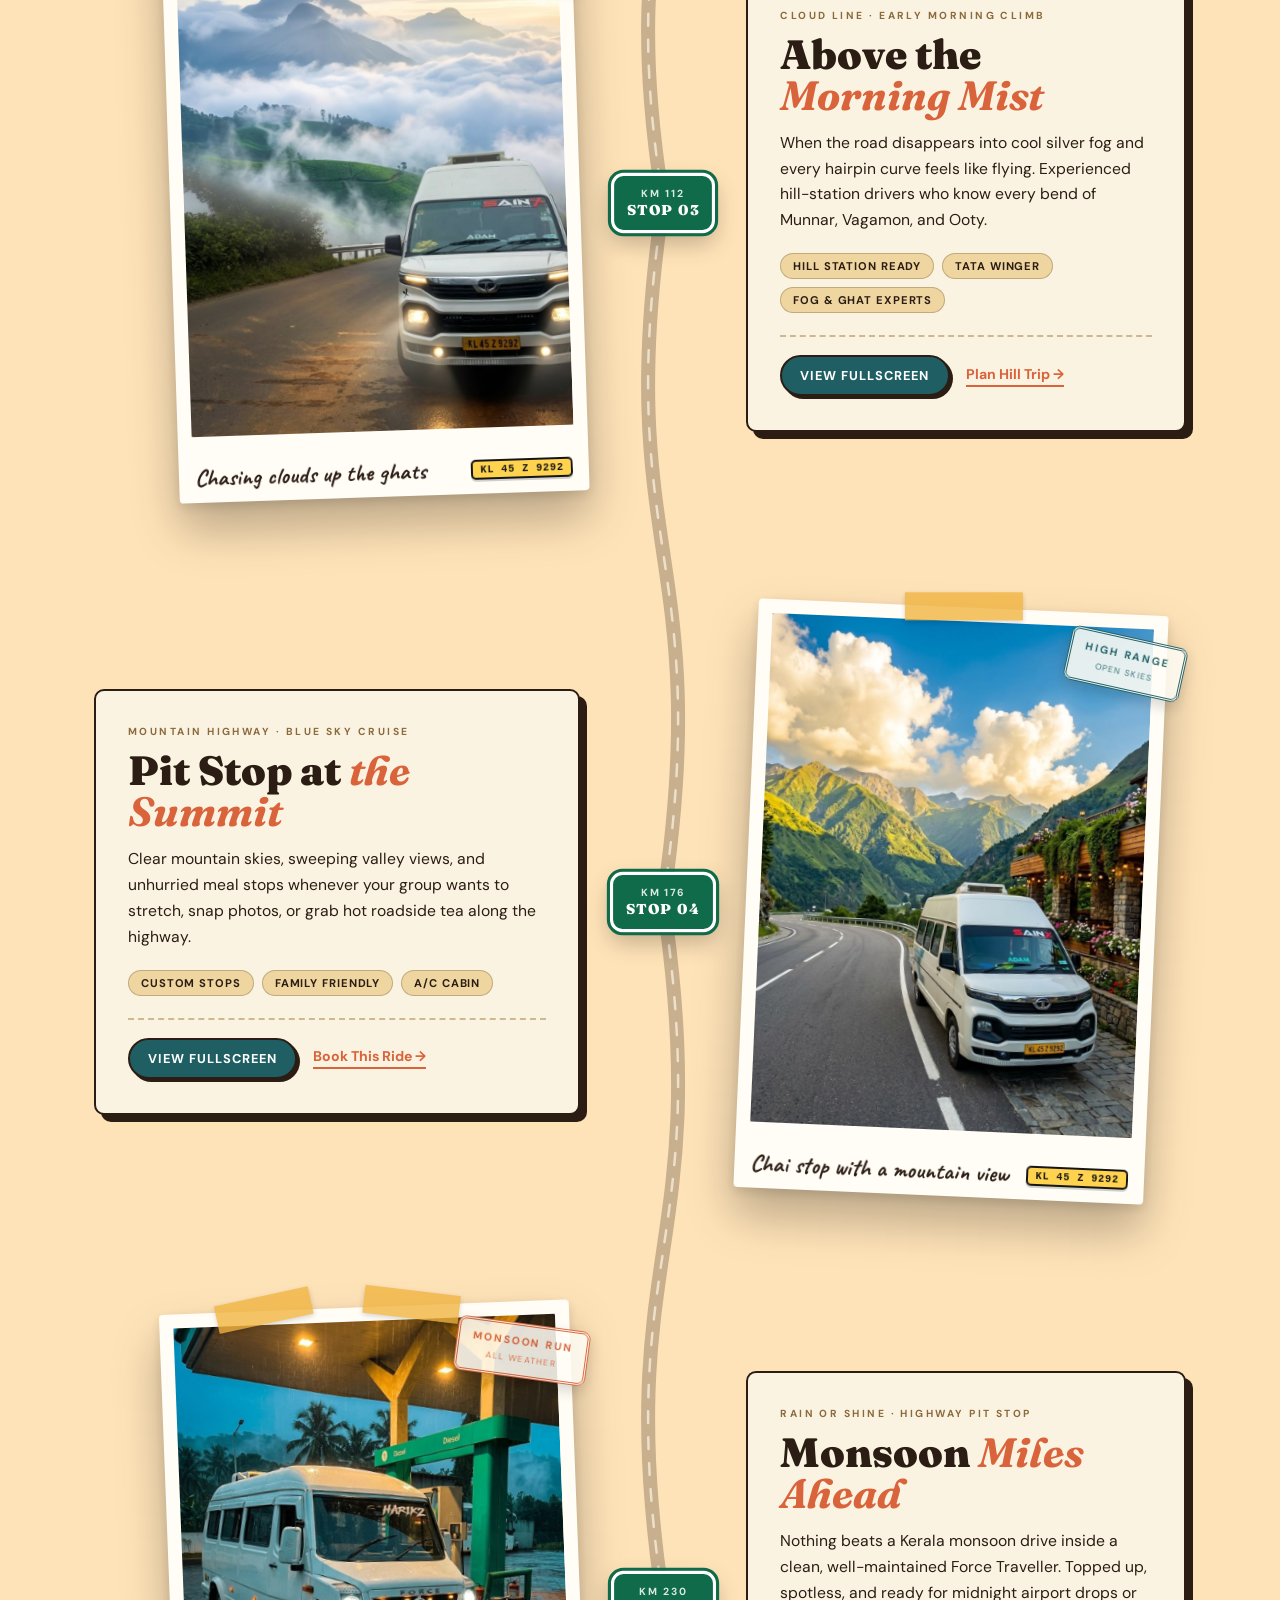
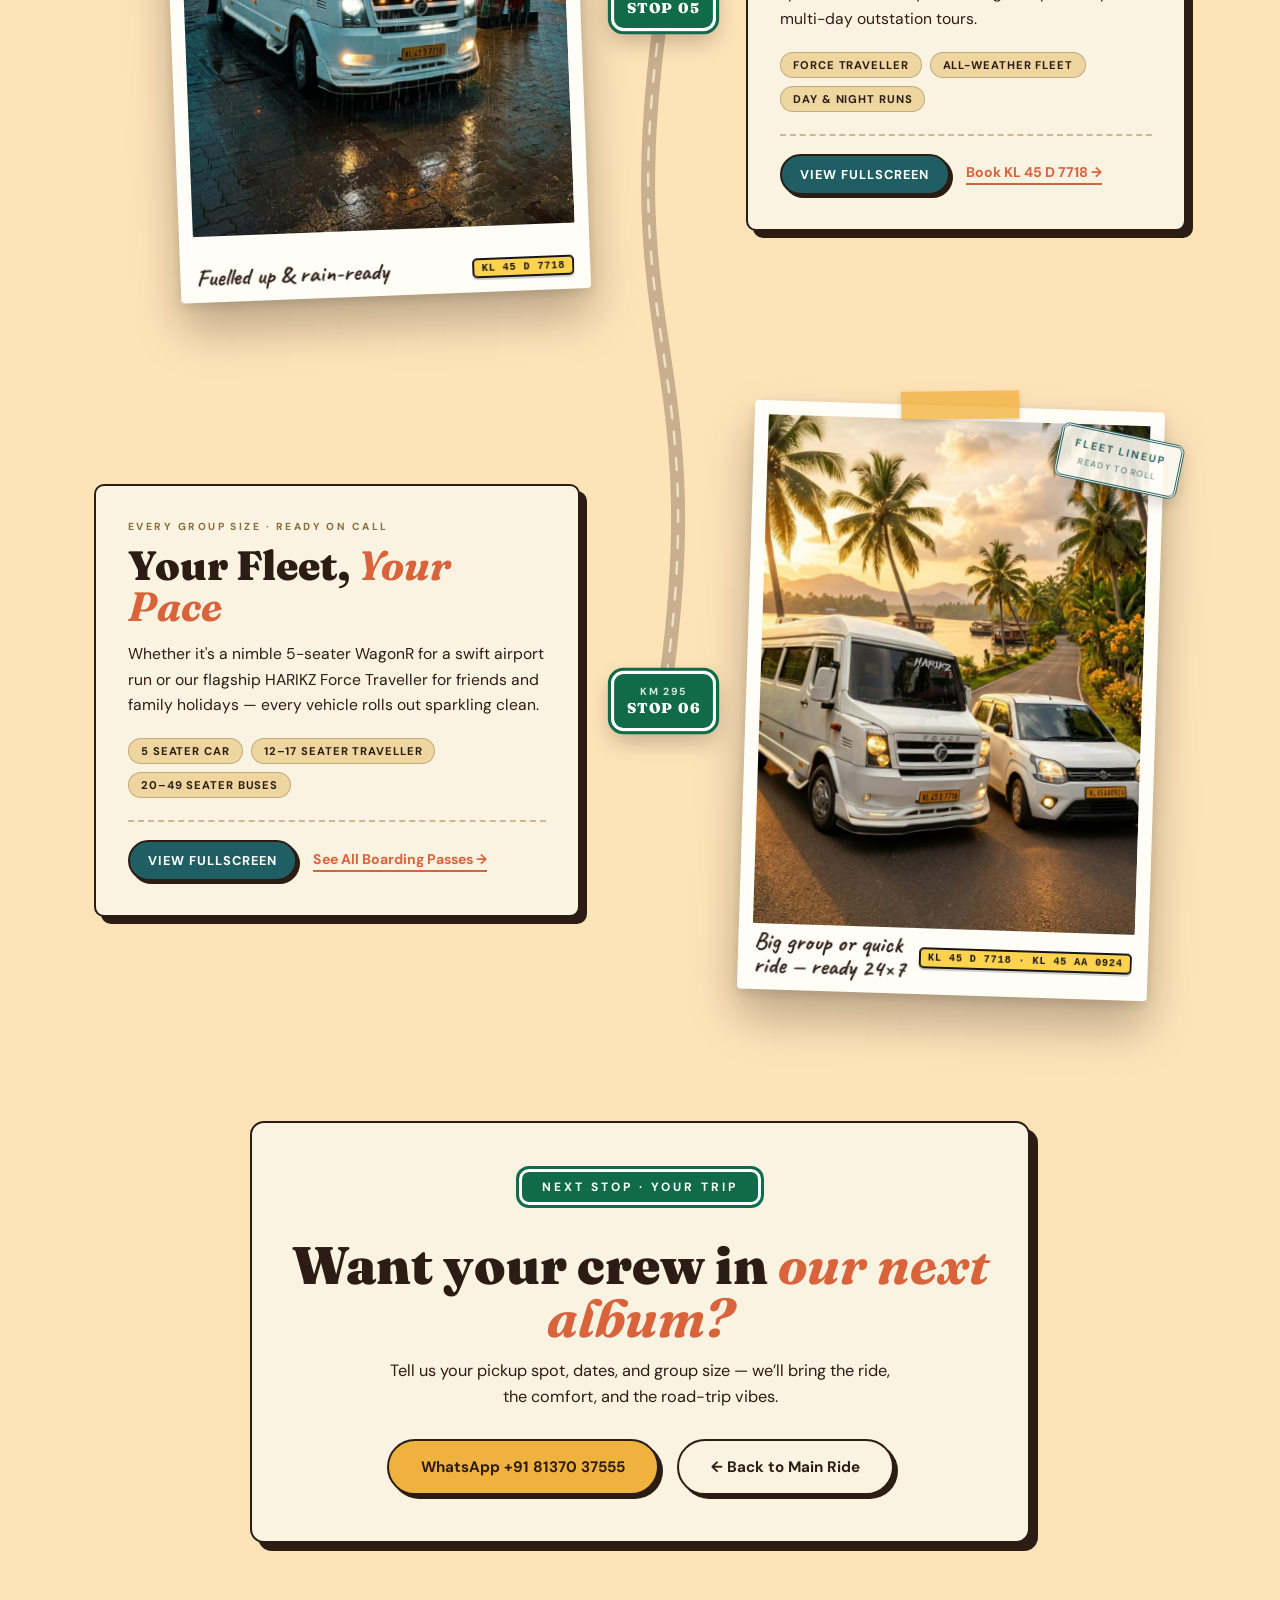
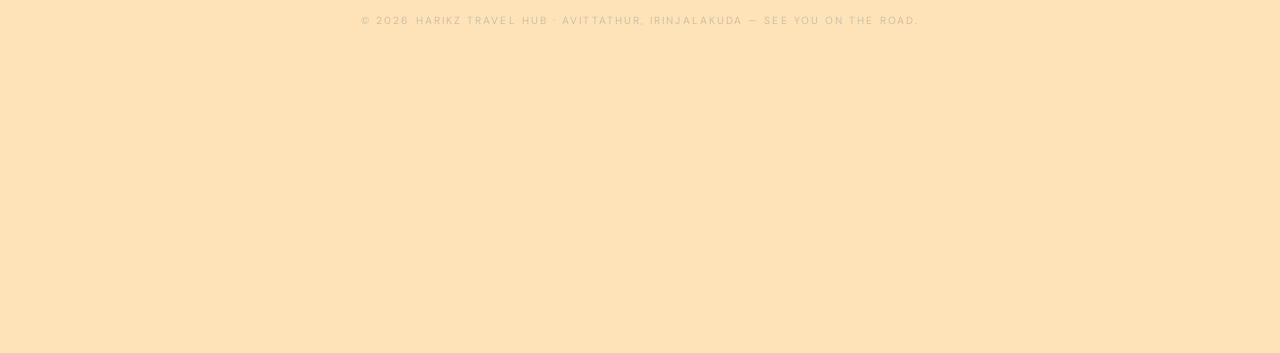
==== commit 5861fdab: "Upgrade all 6 travel album photos to cinematic AI-world scenes" ====
--- a/album/index.html
+++ b/album/index.html
@@ -114,7 +114,7 @@
             <span class="tape t-left"></span>
             <span class="tape t-right"></span>
             <div class="tc-frame">
-              <img src="photos/harikz-travel-hub-poster.jpg" alt="HARIKZ Travel Hub Avittathur Irinjalakuda — 5 seater to 49 seater 24x7 booking poster" loading="eager">
+              <img src="photos/harikz-travel-hub-poster.jpg?v=ai2" alt="HARIKZ Force Traveller KL 45 D 7718 and WagonR KL 45 AA 0924 overlooking a golden Kerala mountain valley" loading="eager">
               <span class="tc-sheen" aria-hidden="true"></span>
               <span class="tc-zoom-hint">Click to explore ⤢</span>
             </div>
@@ -153,7 +153,7 @@
           <figure class="travel-card" data-tilt style="--rot:2.1deg">
             <span class="tape t-center"></span>
             <div class="tc-frame">
-              <img src="photos/forest-road-traveller.jpg" alt="White Force Tempo Traveller KL 52 G 5468 parked along a lush forest road" loading="lazy">
+              <img src="photos/forest-road-traveller.jpg?v=ai2" alt="White Force Tempo Traveller KL 52 G 5468 parked along a sunlit emerald rainforest road" loading="lazy">
               <span class="tc-sheen" aria-hidden="true"></span>
               <span class="tc-zoom-hint">Click to explore ⤢</span>
             </div>
@@ -193,7 +193,7 @@
             <span class="tape t-left"></span>
             <span class="tape t-right"></span>
             <div class="tc-frame">
-              <img src="photos/misty-hill-drive.jpg" alt="White Tata Winger KL 45 Z 9292 driving along a misty fog-covered hill station road" loading="lazy">
+              <img src="photos/misty-hill-drive.jpg?v=ai2" alt="White Tata Winger KL 45 Z 9292 driving above misty dawn mountain clouds and tea slopes" loading="lazy">
               <span class="tc-sheen" aria-hidden="true"></span>
               <span class="tc-zoom-hint">Click to explore ⤢</span>
             </div>
@@ -232,7 +232,7 @@
           <figure class="travel-card" data-tilt style="--rot:2.5deg">
             <span class="tape t-center"></span>
             <div class="tc-frame">
-              <img src="photos/mountain-highway-stop.jpg" alt="HARIKZ Tata Winger KL 45 Z 9292 paused at a sunny mountain-view highway stop" loading="lazy">
+              <img src="photos/mountain-highway-stop.jpg?v=ai2" alt="HARIKZ Tata Winger KL 45 Z 9292 paused at a sunlit mountain-view cafe terrace along a sweeping alpine highway" loading="lazy">
               <span class="tc-sheen" aria-hidden="true"></span>
               <span class="tc-zoom-hint">Click to explore ⤢</span>
             </div>
@@ -272,7 +272,7 @@
             <span class="tape t-left"></span>
             <span class="tape t-right"></span>
             <div class="tc-frame">
-              <img src="photos/monsoon-pitstop-force.jpg" alt="HARIKZ Force Traveller KL 45 D 7718 refueling in the Kerala monsoon rain" loading="lazy">
+              <img src="photos/monsoon-pitstop-force.jpg?v=ai2" alt="HARIKZ Force Traveller KL 45 D 7718 glowing under twilight monsoon rain at a highway fuel oasis" loading="lazy">
               <span class="tc-sheen" aria-hidden="true"></span>
               <span class="tc-zoom-hint">Click to explore ⤢</span>
             </div>
@@ -311,7 +311,7 @@
           <figure class="travel-card" data-tilt style="--rot:1.8deg">
             <span class="tape t-center"></span>
             <div class="tc-frame">
-              <img src="photos/fleet-duo-ready.jpg" alt="HARIKZ Force Traveller KL 45 D 7718 and white Suzuki WagonR KL 45 AA 0924 parked side by side" loading="lazy">
+              <img src="photos/fleet-duo-ready.jpg?v=ai2" alt="HARIKZ Force Traveller KL 45 D 7718 and Suzuki WagonR KL 45 AA 0924 along a golden-hour Kerala backwater palm avenue" loading="lazy">
               <span class="tc-sheen" aria-hidden="true"></span>
               <span class="tc-zoom-hint">Click to explore ⤢</span>
             </div>
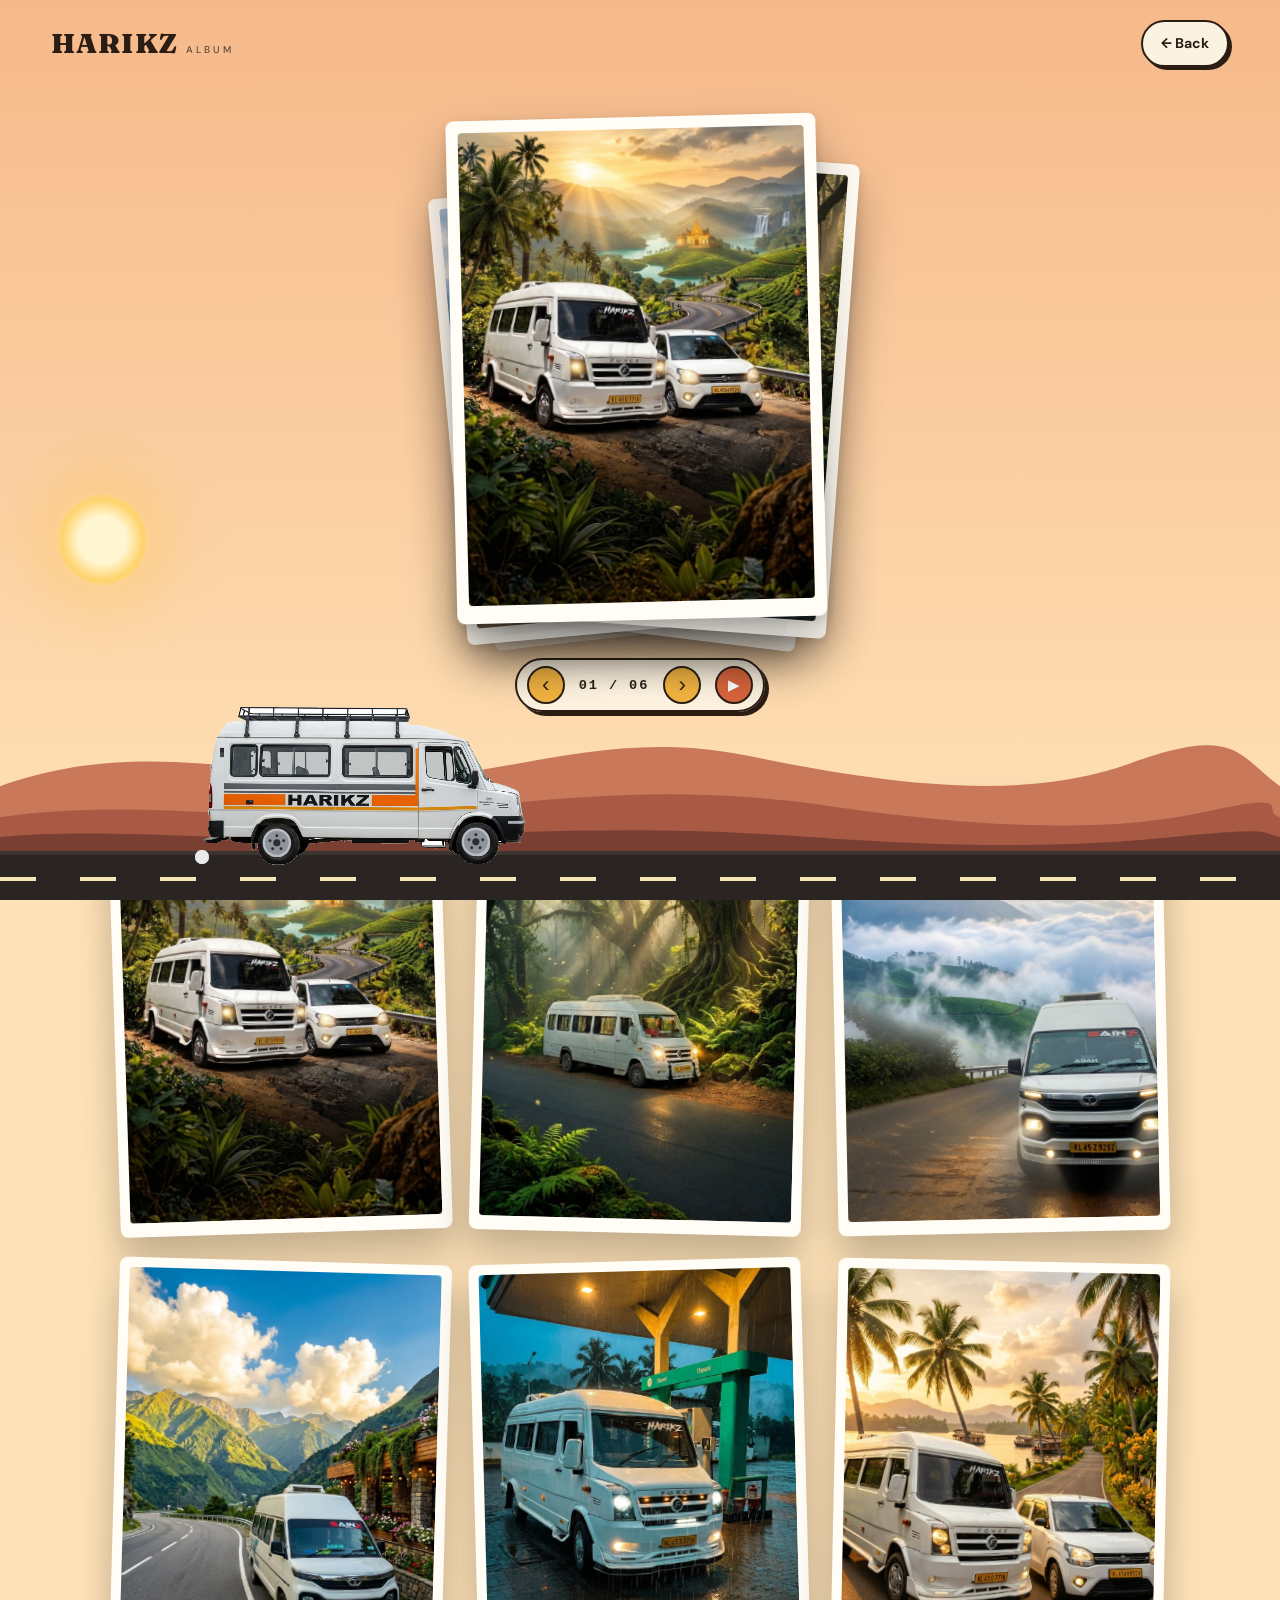
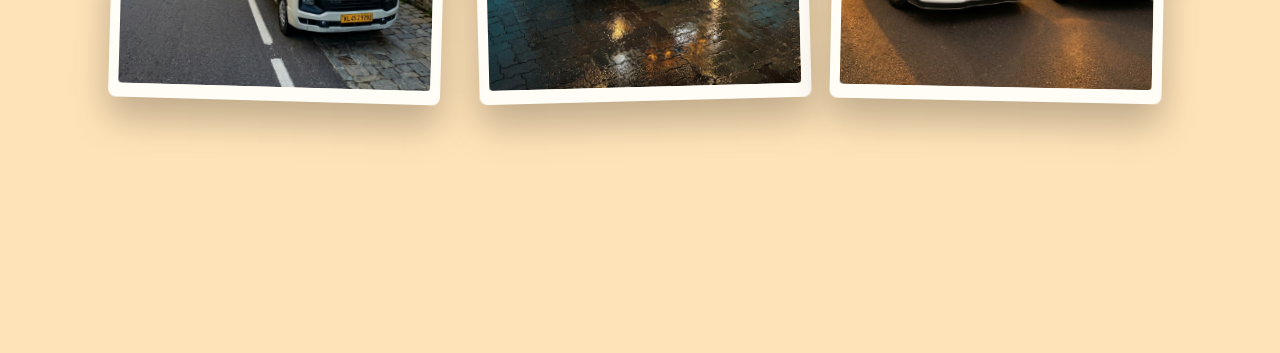
==== commit 67d6e0b9: "Simplify /album/ to pure photos-only touch-swipe gallery" ====
--- a/album/index.html
+++ b/album/index.html
@@ -3,45 +3,32 @@
 <head>
 <meta charset="UTF-8">
 <meta name="viewport" content="width=device-width, initial-scale=1.0">
-<title>Travel Album | HARIKZ Travel Hub – Moments from the Road</title>
-<meta name="description" content="Explore the HARIKZ Travel Hub photo album — real journeys across Kerala's forests, misty hill stations, mountain highways, and our 5 to 49 seater fleet.">
+<title>Album | HARIKZ</title>
+<meta name="description" content="HARIKZ Travel Photo Album.">
 <link rel="preconnect" href="https://fonts.googleapis.com">
 <link rel="preconnect" href="https://fonts.gstatic.com" crossorigin>
-<link href="https://fonts.googleapis.com/css2?family=Fraunces:ital,opsz,wght@0,9..144,400;0,9..144,700;0,9..144,900;1,9..144,400;1,9..144,700&family=DM+Sans:wght@400;500;700&family=Caveat:wght@500;700&display=swap" rel="stylesheet">
+<link href="https://fonts.googleapis.com/css2?family=Fraunces:ital,opsz,wght@0,9..144,700;0,9..144,900;1,9..144,700&family=DM+Sans:wght@500;700&display=swap" rel="stylesheet">
 <link rel="stylesheet" href="../style.css">
-<link rel="stylesheet" href="deck.css">
 <link rel="stylesheet" href="album.css">
 </head>
 <body class="album-page">
 
-<!-- LIVING SKY -->
+<!-- LIVING TRAVEL SKY -->
 <div id="sky"></div>
 <div id="stars"></div>
 <div id="sun"></div>
 <div id="moon"></div>
 <div id="clouds"><i></i><i></i><i></i></div>
-<div id="flyers" aria-hidden="true">
-  <div class="bird b1">⌣⌣</div><div class="bird b2">⌣⌣</div><div class="bird b3">⌣⌣</div>
-  <div class="plane">✈<span></span></div>
-  <div class="balloon"><i></i><b></b></div>
-</div>
 <div id="flies" aria-hidden="true"></div>
 <div id="progress"></div>
 
-<!-- TOP BAR + LIVE TRIP ODOMETER -->
+<!-- MINIMAL TOP BAR -->
 <header class="top">
   <a href="../" class="logo">HARIKZ<small>album</small></a>
-  <div class="hud" aria-hidden="true">
-    <span class="hud-stop" id="hud-stop">Avittathur Hub</span>
-    <span class="hud-km"><b id="hud-km">0000</b> km</span>
-  </div>
-  <div class="top-actions">
-    <a class="navpill" href="../">← Home</a>
-    <a class="callpill" href="tel:+918137037555">☎ Call Now</a>
-  </div>
+  <a class="navpill" href="../">← Back</a>
 </header>
 
-<!-- THE DRIVING ROAD SCENE -->
+<!-- DRIVING ROAD SCENE -->
 <div class="scene" aria-hidden="true">
   <div class="layer l1" id="l1"><svg viewBox="0 0 1200 200" preserveAspectRatio="none"><path d="M0 200V110C120 50 220 90 340 100S560 30 700 70 960 130 1060 80 1160 70 1200 110V200Z"/></svg><svg viewBox="0 0 1200 200" preserveAspectRatio="none"><path d="M0 200V110C120 50 220 90 340 100S560 30 700 70 960 130 1060 80 1160 70 1200 110V200Z"/></svg></div>
   <div class="layer l2" id="l2"><svg viewBox="0 0 1200 200" preserveAspectRatio="none"><path d="M0 200V130C140 90 260 150 400 120S640 70 780 110 1040 160 1130 120 1180 120 1200 130V200Z"/></svg><svg viewBox="0 0 1200 200" preserveAspectRatio="none"><path d="M0 200V130C140 90 260 150 400 120S640 70 780 110 1040 160 1130 120 1180 120 1200 130V200Z"/></svg></div>
@@ -58,347 +45,45 @@
   </div>
 </div>
 
-<main class="album-main">
-  <!-- ALBUM HERO -->
-  <section class="album-hero" data-stop="Album Departure">
-    <span class="sign rv">Travel Album · 06 Stops</span>
-    <h1 class="rv">Snapshots <em>from the open road.</em></h1>
-    <p class="album-sub rv">
-      Every mile tells a story — misty ghat climbs, forest highways, monsoon pit stops, and our 5 to 49 seater fleet ready 24×7 from Avittathur, Irinjalakuda.
-    </p>
-
-    <div class="cta album-cta rv">
-      <button id="play-roadtrip" class="btn" type="button">▶ Play Road-Trip Slideshow</button>
-      <a class="btn alt" href="../#reserve">Book Your Ride</a>
-    </div>
-
-    <!-- ROUTE MOOD FILTERS -->
-    <div class="album-filters rv" role="tablist" aria-label="Filter travel album stops">
-      <button type="button" class="af-pill active" data-filter="all" role="tab" aria-selected="true">All Stops <b>6</b></button>
-      <button type="button" class="af-pill" data-filter="fleet" role="tab" aria-selected="false">Fleet &amp; Hub <b>2</b></button>
-      <button type="button" class="af-pill" data-filter="hills" role="tab" aria-selected="false">Hill Stations <b>2</b></button>
-      <button type="button" class="af-pill" data-filter="forest" role="tab" aria-selected="false">Forest Trails <b>1</b></button>
-      <button type="button" class="af-pill" data-filter="road" role="tab" aria-selected="false">On the Road <b>1</b></button>
-    </div>
-
-    <p class="drive rv">swipe the deck or scroll the route <span>↓</span></p>
-  </section>
-
-  <!-- INTERACTIVE TOUCH-SWIPE 6-PHOTO DECK -->
-  <section class="deck-showcase" aria-label="Interactive swipeable travel photo stack">
-    <div id="album-deck" class="tdeck rv"></div>
-  </section>
-
-  <!-- WINDING HIGHWAY ROUTE ALBUM -->
-  <section class="route-wrap" id="route-wrap" aria-label="Road trip photo timeline">
-    <!-- Dynamic SVG winding road drawn behind stops -->
-    <svg class="route-svg" id="route-svg" aria-hidden="true">
-      <path id="route-bg" class="route-path-bg" />
-      <path id="route-dash" class="route-path-dash" />
-      <path id="route-active" class="route-path-active" />
-      <g id="route-pin" class="route-pin">
-        <circle r="11" class="pin-halo" />
-        <circle r="5.5" class="pin-core" />
-      </g>
-    </svg>
-
-    <div class="route-stops" id="route-stops">
-      <!-- STOP 01 -->
-      <article class="rstop rv" data-index="0" data-cat="fleet" data-stop="Avittathur Hub" data-km="000">
-        <div class="mile-badge">
-          <span>KM 000</span>
-          <b>STOP 01</b>
-        </div>
-        <div class="rstop-media">
-          <figure class="travel-card" data-tilt style="--rot:-2.4deg">
-            <span class="tape t-left"></span>
-            <span class="tape t-right"></span>
-            <div class="tc-frame">
-              <img src="photos/harikz-travel-hub-poster.jpg?v=ai2" alt="HARIKZ Force Traveller KL 45 D 7718 and WagonR KL 45 AA 0924 overlooking a golden Kerala mountain valley" loading="eager">
-              <span class="tc-sheen" aria-hidden="true"></span>
-              <span class="tc-zoom-hint">Click to explore ⤢</span>
-            </div>
-            <figcaption>
-              <span class="hand-cap">Explore · Travel · Repeat</span>
-              <span class="plate-tag">5 – 49 SEATERS</span>
-            </figcaption>
-            <div class="ink-stamp" aria-hidden="true"><span>IRINJALAKUDA</span><small>24×7 HUB</small></div>
-          </figure>
-        </div>
-        <div class="rstop-note">
-          <div class="journal-card">
-            <span class="j-meta">DEPARTURE BASE · AVITTATHUR, IRINJALAKUDA</span>
-            <h2>Harikz <em>Travel Hub</em></h2>
-            <p>Safe, comfortable, and budget-friendly rides for every occasion — airport pickups, hill stations, beaches, temples, and full tour packages from 5-seater cars up to 49-seater luxury buses.</p>
-            <div class="j-tags">
-              <span>Airport Pickup</span>
-              <span>Hill &amp; Beach Trips</span>
-              <span>24×7 Service</span>
-            </div>
-            <div class="j-actions">
-              <button type="button" class="j-btn open-lb" data-open="0">View Fullscreen</button>
-              <a class="j-link" href="https://wa.me/918137037555?text=Hello%20HARIKZ%2C%20I%20saw%20your%20Travel%20Album%20and%20want%20to%20book%20a%20trip!" target="_blank" rel="noopener">Book a Trip →</a>
-            </div>
-          </div>
-        </div>
-      </article>
-
-      <!-- STOP 02 -->
-      <article class="rstop flip rv" data-index="1" data-cat="forest" data-stop="Forest Trail" data-km="048">
-        <div class="mile-badge">
-          <span>KM 048</span>
-          <b>STOP 02</b>
-        </div>
-        <div class="rstop-media">
-          <figure class="travel-card" data-tilt style="--rot:2.1deg">
-            <span class="tape t-center"></span>
-            <div class="tc-frame">
-              <img src="photos/forest-road-traveller.jpg?v=ai2" alt="White Force Tempo Traveller KL 52 G 5468 parked along a sunlit emerald rainforest road" loading="lazy">
-              <span class="tc-sheen" aria-hidden="true"></span>
-              <span class="tc-zoom-hint">Click to explore ⤢</span>
-            </div>
-            <figcaption>
-              <span class="hand-cap">Under the green forest canopy</span>
-              <span class="plate-tag">KL 52 G 5468</span>
-            </figcaption>
-            <div class="ink-stamp teal" aria-hidden="true"><span>FOREST TRAIL</span><small>WAYANAD · ATHIRAPPILLY</small></div>
-          </figure>
-        </div>
-        <div class="rstop-note">
-          <div class="journal-card">
-            <span class="j-meta">SCENIC DRIVE · WESTERN GHATS CANOPY</span>
-            <h2>Into the <em>Green Trails</em></h2>
-            <p>Quiet forest roads, towering teak trees, and cool mountain breeze rolling past wide panoramic windows. Spacious group seating built for long nature escapes and waterfall trails.</p>
-            <div class="j-tags">
-              <span>Force Traveller</span>
-              <span>Panoramic Windows</span>
-              <span>Group Comfort</span>
-            </div>
-            <div class="j-actions">
-              <button type="button" class="j-btn open-lb" data-open="1">View Fullscreen</button>
-              <a class="j-link" href="https://wa.me/918137037555?text=Hello%20HARIKZ%2C%20I%20would%20like%20to%20book%20the%20Force%20Traveller%20for%20a%20forest%20group%20trip!" target="_blank" rel="noopener">Reserve Traveller →</a>
-            </div>
-          </div>
-        </div>
-      </article>
-
-      <!-- STOP 03 -->
-      <article class="rstop rv" data-index="2" data-cat="hills" data-stop="Misty Ghats" data-km="112">
-        <div class="mile-badge">
-          <span>KM 112</span>
-          <b>STOP 03</b>
-        </div>
-        <div class="rstop-media">
-          <figure class="travel-card" data-tilt style="--rot:-1.9deg">
-            <span class="tape t-left"></span>
-            <span class="tape t-right"></span>
-            <div class="tc-frame">
-              <img src="photos/misty-hill-drive.jpg?v=ai2" alt="White Tata Winger KL 45 Z 9292 driving above misty dawn mountain clouds and tea slopes" loading="lazy">
-              <span class="tc-sheen" aria-hidden="true"></span>
-              <span class="tc-zoom-hint">Click to explore ⤢</span>
-            </div>
-            <figcaption>
-              <span class="hand-cap">Chasing clouds up the ghats</span>
-              <span class="plate-tag">KL 45 Z 9292</span>
-            </figcaption>
-            <div class="ink-stamp" aria-hidden="true"><span>MISTY HILLS</span><small>ELEV. 1,600M</small></div>
-          </figure>
-        </div>
-        <div class="rstop-note">
-          <div class="journal-card">
-            <span class="j-meta">CLOUD LINE · EARLY MORNING CLIMB</span>
-            <h2>Above the <em>Morning Mist</em></h2>
-            <p>When the road disappears into cool silver fog and every hairpin curve feels like flying. Experienced hill-station drivers who know every bend of Munnar, Vagamon, and Ooty.</p>
-            <div class="j-tags">
-              <span>Hill Station Ready</span>
-              <span>Tata Winger</span>
-              <span>Fog &amp; Ghat Experts</span>
-            </div>
-            <div class="j-actions">
-              <button type="button" class="j-btn open-lb" data-open="2">View Fullscreen</button>
-              <a class="j-link" href="https://wa.me/918137037555?text=Hello%20HARIKZ%2C%20I%20want%20to%20plan%20a%20misty%20hill%20station%20trip!" target="_blank" rel="noopener">Plan Hill Trip →</a>
-            </div>
-          </div>
-        </div>
-      </article>
-
-      <!-- STOP 04 -->
-      <article class="rstop flip rv" data-index="3" data-cat="hills" data-stop="High Range" data-km="176">
-        <div class="mile-badge">
-          <span>KM 176</span>
-          <b>STOP 04</b>
-        </div>
-        <div class="rstop-media">
-          <figure class="travel-card" data-tilt style="--rot:2.5deg">
-            <span class="tape t-center"></span>
-            <div class="tc-frame">
-              <img src="photos/mountain-highway-stop.jpg?v=ai2" alt="HARIKZ Tata Winger KL 45 Z 9292 paused at a sunlit mountain-view cafe terrace along a sweeping alpine highway" loading="lazy">
-              <span class="tc-sheen" aria-hidden="true"></span>
-              <span class="tc-zoom-hint">Click to explore ⤢</span>
-            </div>
-            <figcaption>
-              <span class="hand-cap">Chai stop with a mountain view</span>
-              <span class="plate-tag">KL 45 Z 9292</span>
-            </figcaption>
-            <div class="ink-stamp teal" aria-hidden="true"><span>HIGH RANGE</span><small>OPEN SKIES</small></div>
-          </figure>
-        </div>
-        <div class="rstop-note">
-          <div class="journal-card">
-            <span class="j-meta">MOUNTAIN HIGHWAY · BLUE SKY CRUISE</span>
-            <h2>Pit Stop at <em>the Summit</em></h2>
-            <p>Clear mountain skies, sweeping valley views, and unhurried meal stops whenever your group wants to stretch, snap photos, or grab hot roadside tea along the highway.</p>
-            <div class="j-tags">
-              <span>Custom Stops</span>
-              <span>Family Friendly</span>
-              <span>A/C Cabin</span>
-            </div>
-            <div class="j-actions">
-              <button type="button" class="j-btn open-lb" data-open="3">View Fullscreen</button>
-              <a class="j-link" href="https://wa.me/918137037555?text=Hello%20HARIKZ%2C%20I%20want%20to%20book%20KL%2045%20Z%209292%20for%20a%20mountain%20trip!" target="_blank" rel="noopener">Book This Ride →</a>
-            </div>
-          </div>
-        </div>
-      </article>
-
-      <!-- STOP 05 -->
-      <article class="rstop rv" data-index="4" data-cat="road" data-stop="Monsoon Pit Stop" data-km="230">
-        <div class="mile-badge">
-          <span>KM 230</span>
-          <b>STOP 05</b>
-        </div>
-        <div class="rstop-media">
-          <figure class="travel-card" data-tilt style="--rot:-2.2deg">
-            <span class="tape t-left"></span>
-            <span class="tape t-right"></span>
-            <div class="tc-frame">
-              <img src="photos/monsoon-pitstop-force.jpg?v=ai2" alt="HARIKZ Force Traveller KL 45 D 7718 glowing under twilight monsoon rain at a highway fuel oasis" loading="lazy">
-              <span class="tc-sheen" aria-hidden="true"></span>
-              <span class="tc-zoom-hint">Click to explore ⤢</span>
-            </div>
-            <figcaption>
-              <span class="hand-cap">Fuelled up &amp; rain-ready</span>
-              <span class="plate-tag">KL 45 D 7718</span>
-            </figcaption>
-            <div class="ink-stamp" aria-hidden="true"><span>MONSOON RUN</span><small>ALL WEATHER</small></div>
-          </figure>
-        </div>
-        <div class="rstop-note">
-          <div class="journal-card">
-            <span class="j-meta">RAIN OR SHINE · HIGHWAY PIT STOP</span>
-            <h2>Monsoon <em>Miles Ahead</em></h2>
-            <p>Nothing beats a Kerala monsoon drive inside a clean, well-maintained Force Traveller. Topped up, spotless, and ready for midnight airport drops or multi-day outstation tours.</p>
-            <div class="j-tags">
-              <span>Force Traveller</span>
-              <span>All-Weather Fleet</span>
-              <span>Day &amp; Night Runs</span>
-            </div>
-            <div class="j-actions">
-              <button type="button" class="j-btn open-lb" data-open="4">View Fullscreen</button>
-              <a class="j-link" href="https://wa.me/918137037555?text=Hello%20HARIKZ%2C%20I%20would%20like%20to%20book%20Force%20Traveller%20KL%2045%20D%207718!" target="_blank" rel="noopener">Book KL 45 D 7718 →</a>
-            </div>
-          </div>
-        </div>
-      </article>
-
-      <!-- STOP 06 -->
-      <article class="rstop flip rv" data-index="5" data-cat="fleet" data-stop="Fleet Lineup" data-km="295">
-        <div class="mile-badge">
-          <span>KM 295</span>
-          <b>STOP 06</b>
-        </div>
-        <div class="rstop-media">
-          <figure class="travel-card" data-tilt style="--rot:1.8deg">
-            <span class="tape t-center"></span>
-            <div class="tc-frame">
-              <img src="photos/fleet-duo-ready.jpg?v=ai2" alt="HARIKZ Force Traveller KL 45 D 7718 and Suzuki WagonR KL 45 AA 0924 along a golden-hour Kerala backwater palm avenue" loading="lazy">
-              <span class="tc-sheen" aria-hidden="true"></span>
-              <span class="tc-zoom-hint">Click to explore ⤢</span>
-            </div>
-            <figcaption>
-              <span class="hand-cap">Big group or quick ride — ready 24×7</span>
-              <span class="plate-tag">KL 45 D 7718 · KL 45 AA 0924</span>
-            </figcaption>
-            <div class="ink-stamp teal" aria-hidden="true"><span>FLEET LINEUP</span><small>READY TO ROLL</small></div>
-          </figure>
-        </div>
-        <div class="rstop-note">
-          <div class="journal-card">
-            <span class="j-meta">EVERY GROUP SIZE · READY ON CALL</span>
-            <h2>Your Fleet, <em>Your Pace</em></h2>
-            <p>Whether it's a nimble 5-seater WagonR for a swift airport run or our flagship HARIKZ Force Traveller for friends and family holidays — every vehicle rolls out sparkling clean.</p>
-            <div class="j-tags">
-              <span>5 Seater Car</span>
-              <span>12–17 Seater Traveller</span>
-              <span>20–49 Seater Buses</span>
-            </div>
-            <div class="j-actions">
-              <button type="button" class="j-btn open-lb" data-open="5">View Fullscreen</button>
-              <a class="j-link" href="../#fleet">See All Boarding Passes →</a>
-            </div>
-          </div>
-        </div>
-      </article>
+<main class="pure-album">
+  <!-- TOUCH-SWIPE PHOTO STACK -->
+  <section class="stack-sec" aria-label="Swipeable travel photo deck">
+    <div class="stack-stage" id="stack-stage"></div>
+    <div class="stack-bar">
+      <button type="button" class="s-btn" id="s-prev" aria-label="Previous photo">‹</button>
+      <span class="s-count" id="s-count">01 / 06</span>
+      <button type="button" class="s-btn" id="s-next" aria-label="Next photo">›</button>
+      <button type="button" class="s-play" id="s-play" aria-label="Play photo slideshow">▶</button>
     </div>
   </section>
 
-  <!-- ALBUM FOOTER / CTA -->
-  <section class="stop album-outro" data-stop="Next Journey">
-    <div class="outro-card rv">
-      <span class="sign">Next Stop · Your Trip</span>
-      <h2>Want your crew in <em>our next album?</em></h2>
-      <p>Tell us your pickup spot, dates, and group size — we’ll bring the ride, the comfort, and the road-trip vibes.</p>
-      <div class="cta">
-        <a class="btn" href="https://wa.me/918137037555?text=Hello%20HARIKZ%2C%20I%20just%20checked%20your%20Travel%20Album%20and%20want%20to%20book%20a%20ride!" target="_blank" rel="noopener">WhatsApp +91 81370 37555</a>
-        <a class="btn alt" href="../">← Back to Main Ride</a>
-      </div>
-    </div>
-    <small class="copy">© 2026 HARIKZ Travel Hub · Avittathur, Irinjalakuda — see you on the road.</small>
-  </section>
+  <!-- PURE 6-PHOTO GALLERY -->
+  <section class="photo-grid" id="photo-grid" aria-label="All travel photos"></section>
 </main>
 
-<!-- FULLSCREEN ROAD-TRIP SLIDESHOW / LIGHTBOX -->
-<div class="lb" id="lightbox" role="dialog" aria-modal="true" aria-label="HARIKZ Travel Album Viewer" hidden>
+<!-- MINIMAL FULLSCREEN PHOTO LIGHTBOX -->
+<div class="lb" id="lightbox" role="dialog" aria-modal="true" aria-label="Photo viewer" hidden>
   <div class="lb-backdrop" id="lb-backdrop"></div>
   <div class="lb-shell">
     <div class="lb-top">
-      <div class="lb-route-info">
-        <span class="lb-badge" id="lb-stop">STOP 01 / 06</span>
-        <span class="lb-plate" id="lb-plate">5 – 49 SEATERS</span>
-      </div>
+      <span class="lb-count" id="lb-count">01 / 06</span>
       <div class="lb-controls">
-        <button type="button" class="lb-pill" id="lb-play" aria-label="Toggle road-trip slideshow">▶ Auto-Drive</button>
-        <button type="button" class="lb-close" id="lb-close" aria-label="Close viewer">✕</button>
+        <button type="button" class="lb-icon" id="lb-play" aria-label="Play slideshow">▶</button>
+        <button type="button" class="lb-icon" id="lb-close" aria-label="Close">✕</button>
       </div>
     </div>
-
-    <div class="lb-progress-track" aria-hidden="true">
-      <div class="lb-progress-fill" id="lb-timer"></div>
-    </div>
-
+    <div class="lb-bar" aria-hidden="true"><div class="lb-bar-fill" id="lb-timer"></div></div>
     <div class="lb-stage" id="lb-stage">
       <button type="button" class="lb-nav lb-prev" id="lb-prev" aria-label="Previous photo">‹</button>
-      <div class="lb-frame">
-        <img id="lb-img" src="" alt="" class="lb-img">
-        <div class="lb-stamp" id="lb-stamp">IRINJALAKUDA</div>
+      <div class="lb-frame" id="lb-frame">
+        <img id="lb-img" src="" alt="HARIKZ travel photo" class="lb-img">
       </div>
       <button type="button" class="lb-nav lb-next" id="lb-next" aria-label="Next photo">›</button>
     </div>
-
-    <div class="lb-meta">
-      <div class="lb-text">
-        <h3 id="lb-title">Harikz Travel Hub</h3>
-        <p id="lb-cap">Explore · Travel · Repeat</p>
-      </div>
-      <a id="lb-wa" class="btn lb-wa" href="https://wa.me/918137037555" target="_blank" rel="noopener">Book This Ride</a>
-    </div>
-
-    <div class="lb-strip" id="lb-strip" aria-label="Album filmstrip"></div>
+    <div class="lb-strip" id="lb-strip" aria-label="Thumbnails"></div>
   </div>
 </div>
 
-<a class="fwa" href="https://wa.me/918137037555" target="_blank" rel="noopener" aria-label="Chat on WhatsApp">💬</a>
-<script src="deck.js"></script>
 <script src="album.js"></script>
 </body>
 </html>
--- a/album/album.css
+++ b/album/album.css
@@ -1,14 +1,8 @@
-/* ---- HARIKZ TRAVEL ALBUM ---- */
-.top-actions {
-  display: flex;
-  align-items: center;
-  gap: 10px;
-}
-
+/* ---- PURE PHOTOS TRAVEL ALBUM (/album/) ---- */
 .navpill {
   background: var(--paper);
   color: var(--dk);
-  padding: 11px 18px;
+  padding: 10px 18px;
   border-radius: 50px;
   font-weight: 700;
   text-decoration: none;
@@ -24,566 +18,195 @@
   background: #fff;
 }
 
-.album-main {
+.pure-album {
   position: relative;
   z-index: 10;
-  padding-bottom: 28vh;
-}
-
-/* ---- ALBUM HERO ---- */
-.album-hero {
-  position: relative;
-  max-width: 1160px;
+  max-width: 1180px;
   margin: 0 auto;
-  padding: 17vh 6vw 6vh;
-  text-align: center;
-}
-
-.album-hero h1 {
-  font-size: clamp(2.8rem, 8.2vw, 6.8rem);
-  letter-spacing: -0.03em;
-  color: var(--ink);
-  transition: color 0.3s;
-}
-
-.album-sub {
-  max-width: 660px;
-  margin: 24px auto 32px;
-  font-size: clamp(1rem, 1.5vw, 1.18rem);
-  font-weight: 500;
-  color: var(--ink);
-  opacity: 0.9;
-}
-
-.album-cta {
-  justify-content: center;
-}
-
-/* ---- FILTER PILLS ---- */
-.album-filters {
-  display: flex;
-  flex-wrap: wrap;
-  justify-content: center;
-  gap: 10px;
-  margin: 38px auto 0;
-}
-
-.af-pill {
-  display: inline-flex;
+  padding: 13vh 5vw 28vh;
+}
+
+/* ---- TOUCH-SWIPE PHOTO STACK ---- */
+.stack-sec {
+  display: flex;
+  flex-direction: column;
   align-items: center;
-  gap: 8px;
-  padding: 10px 18px;
-  border-radius: 50px;
-  border: 2px solid var(--dk);
-  background: var(--paper);
-  color: var(--dk);
-  font: 700 0.82rem 'DM Sans', sans-serif;
-  letter-spacing: 0.08em;
-  text-transform: uppercase;
-  cursor: pointer;
-  box-shadow: 3px 3px 0 var(--dk);
-  transition: transform 0.22s, background 0.22s, color 0.22s, box-shadow 0.22s;
-}
-
-.af-pill b {
-  display: inline-grid;
-  place-items: center;
-  min-width: 22px;
-  height: 22px;
-  padding: 0 6px;
-  border-radius: 99px;
-  background: rgba(43, 29, 20, 0.12);
-  font-size: 0.72rem;
-}
-
-.af-pill:hover {
-  transform: translate(-2px, -2px);
-  box-shadow: 5px 5px 0 var(--dk);
-}
-
-.af-pill.active {
-  background: var(--dk);
-  color: var(--mustard);
-}
-
-.af-pill.active b {
-  background: var(--terra);
-  color: #fff;
-}
-
-.album-hero .drive {
-  margin-top: 44px;
-}
-
-.album-hero .drive span {
-  animation: bobDown 1.3s ease-in-out infinite;
-}
-
-.deck-showcase {
-  position: relative;
-  z-index: 4;
-  padding: 2vh 5vw 6vh;
-}
-
-@keyframes bobDown {
-  50% { transform: translateY(8px); }
-}
-
-/* ---- WINDING ROUTE TIMELINE ---- */
-.route-wrap {
-  position: relative;
-  max-width: 1220px;
-  margin: 2vh auto 0;
-  padding: 4vh 5vw 6vh;
-}
-
-.route-svg {
+  margin-bottom: 9vh;
+}
+
+.stack-stage {
+  position: relative;
+  width: min(370px, 84vw);
+  aspect-ratio: 3 / 4.08;
+  touch-action: pan-y;
+  user-select: none;
+  -webkit-user-select: none;
+  cursor: grab;
+}
+
+.stack-stage:active {
+  cursor: grabbing;
+}
+
+.p-card {
   position: absolute;
   inset: 0;
-  width: 100%;
-  height: 100%;
+  background: #fffdf6;
+  padding: 12px 12px 18px;
+  border-radius: 8px;
+  box-shadow: 0 24px 48px rgba(0, 0, 0, 0.3), 0 4px 12px rgba(0, 0, 0, 0.14);
+  transform-origin: 50% 80%;
+  will-change: transform, opacity;
   pointer-events: none;
-  z-index: 1;
-  overflow: visible;
-}
-
-.route-path-bg {
-  fill: none;
-  stroke: rgba(43, 29, 20, 0.26);
-  stroke-width: 14;
-  stroke-linecap: round;
-  stroke-linejoin: round;
-}
-
-.route-path-dash {
-  fill: none;
-  stroke: rgba(251, 243, 226, 0.72);
-  stroke-width: 2.5;
-  stroke-dasharray: 12 14;
-  stroke-linecap: round;
-}
-
-.route-path-active {
-  fill: none;
-  stroke: var(--mustard);
-  stroke-width: 5;
-  stroke-linecap: round;
-  filter: drop-shadow(0 0 8px rgba(240, 178, 62, 0.65));
-}
-
-.route-pin .pin-halo {
-  fill: rgba(217, 99, 59, 0.35);
-  animation: pinPulse 1.8s ease-out infinite;
-}
-
-.route-pin .pin-core {
-  fill: var(--terra);
-  stroke: #fff;
-  stroke-width: 2.5;
-}
-
-@keyframes pinPulse {
-  0% { r: 8; opacity: 0.9; }
-  100% { r: 22; opacity: 0; }
-}
-
-.route-stops {
-  position: relative;
-  z-index: 2;
-  display: flex;
-  flex-direction: column;
-  gap: 110px;
-}
-
-.rstop {
-  position: relative;
-  display: grid;
-  grid-template-columns: minmax(0, 1.05fr) 110px minmax(0, 0.95fr);
-  align-items: center;
-  gap: 28px;
-}
-
-.rstop.hidden {
-  display: none;
-}
-
-.rstop .rstop-media {
-  grid-column: 1;
-  grid-row: 1;
-  display: flex;
-  justify-content: flex-end;
-}
-
-.rstop .mile-badge {
-  grid-column: 2;
-  grid-row: 1;
-  justify-self: center;
-}
-
-.rstop .rstop-note {
-  grid-column: 3;
-  grid-row: 1;
-}
-
-.rstop.flip .rstop-media {
-  grid-column: 3;
-  justify-content: flex-start;
-}
-
-.rstop.flip .rstop-note {
-  grid-column: 1;
-}
-
-/* Highway Green Mile Marker */
-.mile-badge {
-  position: relative;
-  z-index: 4;
-  display: flex;
-  flex-direction: column;
-  align-items: center;
-  justify-content: center;
-  min-width: 86px;
-  padding: 10px 12px;
-  border-radius: 12px;
-  background: #0f6b4a;
-  color: #fff;
-  border: 3px solid #fff;
-  outline: 3px solid #0f6b4a;
-  box-shadow: 0 10px 22px rgba(0, 0, 0, 0.24);
-  text-align: center;
-  transition: transform 0.4s cubic-bezier(0.3, 1.4, 0.5, 1), background 0.3s;
-}
-
-.mile-badge span {
-  font: 700 0.62rem 'DM Sans', monospace;
-  letter-spacing: 0.16em;
-  opacity: 0.85;
-}
-
-.mile-badge b {
-  font: 900 0.86rem 'Fraunces', serif;
-  letter-spacing: 0.08em;
-  margin-top: 2px;
-}
-
-.rstop.on .mile-badge {
-  transform: scale(1.04);
-}
-
-/* ---- 3D POLAROID TRAVEL CARD ---- */
-.travel-card {
-  position: relative;
-  width: min(410px, 100%);
-  background: #fffdf6;
-  padding: 14px 14px 66px;
+}
+
+.p-card.is-top {
+  pointer-events: auto;
+}
+
+.p-card.is-dragging {
+  box-shadow: 0 34px 64px rgba(0, 0, 0, 0.4);
+}
+
+.p-card-img {
+  position: relative;
+  width: 100%;
+  height: 100%;
+  overflow: hidden;
   border-radius: 4px;
-  box-shadow: 0 26px 48px rgba(0, 0, 0, 0.28), 0 4px 12px rgba(0, 0, 0, 0.12);
-  transform: rotate(var(--rot, -2deg));
-  transform-style: preserve-3d;
-  transition: transform 0.55s cubic-bezier(0.22, 1.28, 0.36, 1), box-shadow 0.4s;
-  cursor: pointer;
-}
-
-.travel-card:hover {
-  box-shadow: 0 34px 60px rgba(0, 0, 0, 0.36);
-  z-index: 6;
-}
-
-/* Masking tape strips */
-.travel-card .tape {
-  position: absolute;
-  top: -15px;
-  width: 96px;
-  height: 28px;
-  background: rgba(240, 178, 62, 0.78);
-  box-shadow: 0 2px 5px rgba(0, 0, 0, 0.16);
-  z-index: 4;
+  background: #141110;
+}
+
+.p-card-img img {
+  display: block;
+  width: 100%;
+  height: 100%;
+  object-fit: cover;
   pointer-events: none;
-}
-
-.travel-card .tape.t-left {
-  left: 14%;
-  transform: rotate(-10deg);
-}
-
-.travel-card .tape.t-right {
-  right: 14%;
-  transform: rotate(9deg);
-}
-
-.travel-card .tape.t-center {
-  left: 50%;
-  width: 118px;
-  transform: translateX(-50%) rotate(-2.5deg);
-}
-
-.tc-frame {
-  position: relative;
-  width: 100%;
-  aspect-ratio: 3 / 4;
-  overflow: hidden;
-  background: #171311;
-  border-radius: 2px;
-}
-
-.tc-frame img {
-  display: block;
-  width: 100%;
-  height: 100%;
-  object-fit: cover;
-  transform: scale(1.01);
-  transition: transform 1.2s cubic-bezier(0.16, 1, 0.3, 1), filter 0.5s;
-}
-
-.travel-card:hover .tc-frame img {
-  transform: scale(1.075) translate3d(0, -4px, 0);
-}
-
-.tc-sheen {
+  transition: transform 0.8s cubic-bezier(0.16, 1, 0.3, 1);
+}
+
+.p-card.is-dragging .p-card-img img {
+  transform: scale(1.045);
+}
+
+.p-sheen {
   position: absolute;
   inset: 0;
   pointer-events: none;
   opacity: 0;
-  background: radial-gradient(circle at var(--gx, 50%) var(--gy, 30%), rgba(255, 246, 210, 0.32), transparent 62%);
-  transition: opacity 0.35s;
-}
-
-.travel-card:hover .tc-sheen {
+  background: radial-gradient(circle at var(--gx, 50%) var(--gy, 35%), rgba(255, 246, 210, 0.36), transparent 60%);
+  transition: opacity 0.25s;
+}
+
+.p-card.is-dragging .p-sheen,
+.p-card.is-top:hover .p-sheen,
+.pg-tile:hover .p-sheen {
   opacity: 1;
 }
 
-.tc-zoom-hint {
-  position: absolute;
-  right: 12px;
-  bottom: 12px;
-  background: rgba(20, 14, 10, 0.78);
-  color: #fff6d2;
-  padding: 6px 12px;
-  border-radius: 99px;
-  font: 700 0.68rem 'DM Sans', sans-serif;
-  letter-spacing: 0.14em;
-  text-transform: uppercase;
-  backdrop-filter: blur(6px);
-  opacity: 0;
-  transform: translateY(6px);
-  transition: opacity 0.3s, transform 0.3s;
-}
-
-.travel-card:hover .tc-zoom-hint {
-  opacity: 1;
-  transform: translateY(0);
-}
-
-.travel-card figcaption {
-  position: absolute;
-  left: 16px;
-  right: 16px;
-  bottom: 12px;
-  display: flex;
+.stack-bar {
+  display: inline-flex;
   align-items: center;
-  justify-content: space-between;
-  gap: 10px;
-}
-
-.hand-cap {
-  font: 700 1.48rem/1.05 'Caveat', cursive;
-  color: var(--dk);
-}
-
-.plate-tag {
-  flex-shrink: 0;
-  background: #ffd34e;
-  color: #151515;
-  border: 2px solid #151515;
-  border-radius: 5px;
-  padding: 2px 7px;
-  font: 700 0.64rem/1.2 monospace;
-  letter-spacing: 0.08em;
-  box-shadow: 0 2px 0 rgba(0, 0, 0, 0.18);
-}
-
-/* Passport Rubber Ink Stamp with slam-down animation */
-.ink-stamp {
-  position: absolute;
-  top: 22px;
-  right: -18px;
-  z-index: 5;
-  display: flex;
-  flex-direction: column;
-  align-items: center;
-  justify-content: center;
-  padding: 8px 13px;
-  border: 3px double var(--terra);
-  border-radius: 8px;
-  color: var(--terra);
-  background: rgba(255, 253, 246, 0.9);
-  font-family: 'DM Sans', sans-serif;
-  text-transform: uppercase;
-  box-shadow: 0 6px 14px rgba(0, 0, 0, 0.16);
-  transform: rotate(12deg) scale(1.65);
-  opacity: 0;
-  transition: transform 0.55s cubic-bezier(0.22, 1.5, 0.36, 1) 0.25s, opacity 0.35s 0.25s;
-  pointer-events: none;
-}
-
-.ink-stamp.teal {
-  color: var(--teal);
-  border-color: var(--teal);
-}
-
-.ink-stamp span {
-  font-weight: 700;
-  font-size: 0.66rem;
-  letter-spacing: 0.18em;
-}
-
-.ink-stamp small {
-  font-size: 0.54rem;
-  letter-spacing: 0.15em;
-  opacity: 0.85;
-  margin-top: 2px;
-}
-
-.rstop.on .ink-stamp {
-  transform: rotate(10deg) scale(1);
-  opacity: 0.96;
-}
-
-/* ---- COMPANION TRAVEL JOURNAL CARD ---- */
-.journal-card {
-  background: var(--paper);
+  gap: 14px;
+  margin-top: 38px;
+  background: rgba(251, 243, 226, 0.92);
   color: var(--dk);
   border: 2px solid var(--dk);
-  border-radius: 10px;
-  padding: 34px 32px;
-  box-shadow: 7px 7px 0 var(--dk);
-  transition: transform 0.35s;
-}
-
-.journal-card:hover {
-  transform: translateY(-4px);
-}
-
-.j-meta {
+  border-radius: 99px;
+  padding: 6px 10px;
+  box-shadow: 4px 4px 0 var(--dk);
+  backdrop-filter: blur(8px);
+}
+
+.s-btn,
+.s-play {
+  width: 38px;
+  height: 38px;
+  border-radius: 50%;
+  border: 2px solid var(--dk);
+  background: var(--mustard);
+  color: var(--dk);
+  font-size: 1.4rem;
+  line-height: 1;
+  display: grid;
+  place-items: center;
+  cursor: pointer;
+  transition: transform 0.2s, background 0.2s;
+}
+
+.s-play {
+  background: var(--terra);
+  color: #fff;
+  font-size: 0.92rem;
+}
+
+.s-btn:hover,
+.s-play:hover {
+  transform: scale(1.07);
+}
+
+.s-count {
+  font: 700 0.85rem monospace;
+  letter-spacing: 0.14em;
+  min-width: 68px;
+  text-align: center;
+}
+
+/* ---- PURE 6-PHOTO GRID ---- */
+.photo-grid {
+  display: grid;
+  grid-template-columns: repeat(3, minmax(0, 1fr));
+  gap: 28px;
+}
+
+.pg-tile {
+  position: relative;
+  padding: 10px 10px 14px;
+  border: 0;
+  border-radius: 8px;
+  background: #fffdf6;
+  box-shadow: 0 20px 38px rgba(0, 0, 0, 0.26);
+  cursor: pointer;
+  transform: rotate(var(--r, 0deg));
+  transition: transform 0.5s cubic-bezier(0.22, 1.28, 0.36, 1), box-shadow 0.4s;
+  transform-style: preserve-3d;
+}
+
+.pg-tile:hover {
+  box-shadow: 0 30px 54px rgba(0, 0, 0, 0.36);
+  z-index: 4;
+}
+
+.pg-frame {
+  position: relative;
+  width: 100%;
+  aspect-ratio: 3 / 4;
+  overflow: hidden;
+  border-radius: 4px;
+  background: #141110;
+}
+
+.pg-frame img {
   display: block;
-  font: 700 0.64rem 'DM Sans', sans-serif;
-  letter-spacing: 0.24em;
-  text-transform: uppercase;
-  color: #8b6a3c;
-  margin-bottom: 12px;
-}
-
-.journal-card h2 {
-  font-size: clamp(1.9rem, 3.2vw, 2.7rem);
-  margin-bottom: 14px;
-  color: var(--dk);
-}
-
-.journal-card p {
-  font-size: 0.98rem;
-  line-height: 1.65;
-  margin-bottom: 20px;
-}
-
-.j-tags {
-  display: flex;
-  flex-wrap: wrap;
-  gap: 8px;
-  margin-bottom: 22px;
-}
-
-.j-tags span {
-  padding: 5px 12px;
-  border-radius: 99px;
-  background: var(--kraft);
-  border: 1.5px solid rgba(43, 29, 20, 0.24);
-  font: 700 0.7rem 'DM Sans', sans-serif;
-  letter-spacing: 0.08em;
-  text-transform: uppercase;
-}
-
-.j-actions {
-  display: flex;
-  flex-wrap: wrap;
-  align-items: center;
-  gap: 16px;
-  border-top: 2px dashed #cdb98f;
-  padding-top: 18px;
-}
-
-.j-btn {
-  background: var(--teal);
-  color: #fff;
-  border: 2px solid var(--dk);
-  border-radius: 99px;
-  padding: 10px 18px;
-  font: 700 0.8rem 'DM Sans', sans-serif;
-  letter-spacing: 0.08em;
-  text-transform: uppercase;
-  cursor: pointer;
-  box-shadow: 3px 3px 0 var(--dk);
-  transition: 0.22s;
-}
-
-.j-btn:hover {
-  background: var(--terra);
-  transform: translate(-2px, -2px);
-  box-shadow: 5px 5px 0 var(--dk);
-}
-
-.j-link {
-  font: 700 0.88rem 'DM Sans', sans-serif;
-  color: var(--terra);
-  text-decoration: none;
-  border-bottom: 2px solid currentColor;
-  padding-bottom: 2px;
-  transition: opacity 0.2s;
-}
-
-.j-link:hover {
-  opacity: 0.72;
-}
-
-/* ---- ALBUM OUTRO ---- */
-.album-outro {
-  text-align: center;
-  padding-top: 8vh;
-}
-
-.outro-card {
-  max-width: 780px;
-  margin: 0 auto;
-  background: var(--paper);
-  color: var(--dk);
-  border: 2px solid var(--dk);
-  border-radius: 14px;
-  padding: 46px 36px;
-  box-shadow: 8px 8px 0 var(--dk);
-}
-
-.outro-card h2 {
-  font-size: clamp(2rem, 4.5vw, 3.3rem);
-  margin-bottom: 14px;
-}
-
-.outro-card p {
-  max-width: 520px;
-  margin: 0 auto 28px;
-  font-size: 1.02rem;
-}
-
-.outro-card .cta {
-  justify-content: center;
-}
-
-/* ---- FULLSCREEN ROAD-TRIP SLIDESHOW / LIGHTBOX ---- */
+  width: 100%;
+  height: 100%;
+  object-fit: cover;
+  transition: transform 1.1s cubic-bezier(0.16, 1, 0.3, 1);
+}
+
+.pg-tile:hover .pg-frame img {
+  transform: scale(1.07);
+}
+
+/* ---- MINIMAL FULLSCREEN PHOTO LIGHTBOX ---- */
 .lb {
   position: fixed;
   inset: 0;
   z-index: 120;
   display: grid;
   place-items: center;
-  padding: 16px;
+  padding: 14px;
 }
 
 .lb[hidden] {
@@ -593,106 +216,65 @@
 .lb-backdrop {
   position: absolute;
   inset: 0;
-  background: rgba(11, 13, 28, 0.9);
-  backdrop-filter: blur(10px);
+  background: rgba(10, 11, 22, 0.93);
+  backdrop-filter: blur(12px);
 }
 
 .lb-shell {
   position: relative;
   z-index: 2;
-  width: min(980px, 100%);
-  max-height: 94svh;
+  width: min(860px, 100%);
+  max-height: 95svh;
   display: flex;
   flex-direction: column;
   gap: 12px;
-  background: #141219;
-  color: #f6ead6;
-  border: 2px solid rgba(255, 211, 107, 0.35);
-  border-radius: 18px;
-  padding: 16px 20px 18px;
-  box-shadow: 0 32px 80px rgba(0, 0, 0, 0.72);
 }
 
 .lb-top {
   display: flex;
   align-items: center;
   justify-content: space-between;
-  gap: 12px;
-}
-
-.lb-route-info {
-  display: flex;
-  align-items: center;
+}
+
+.lb-count {
+  font: 700 0.85rem monospace;
+  letter-spacing: 0.16em;
+  color: #fff6d2;
+}
+
+.lb-controls {
+  display: flex;
   gap: 10px;
-  flex-wrap: wrap;
-}
-
-.lb-badge {
-  background: #0f6b4a;
+}
+
+.lb-icon {
+  width: 40px;
+  height: 40px;
+  border-radius: 50%;
+  border: 1.5px solid rgba(255, 255, 255, 0.28);
+  background: rgba(255, 255, 255, 0.1);
   color: #fff;
-  padding: 5px 12px;
-  border-radius: 99px;
-  font: 700 0.7rem 'DM Sans', monospace;
-  letter-spacing: 0.16em;
-}
-
-.lb-plate {
-  background: #ffd34e;
-  color: #151515;
-  padding: 4px 10px;
-  border-radius: 6px;
-  font: 700 0.72rem monospace;
-  letter-spacing: 0.08em;
-}
-
-.lb-controls {
-  display: flex;
-  align-items: center;
-  gap: 10px;
-}
-
-.lb-pill {
+  font-size: 1rem;
+  cursor: pointer;
+  transition: background 0.2s, color 0.2s;
+}
+
+.lb-icon:hover,
+.lb-icon.playing {
   background: var(--mustard);
   color: var(--dk);
-  border: 2px solid var(--dk);
+  border-color: var(--mustard);
+}
+
+.lb-bar {
+  height: 3px;
+  width: 100%;
   border-radius: 99px;
-  padding: 7px 14px;
-  font: 700 0.76rem 'DM Sans', sans-serif;
-  letter-spacing: 0.08em;
-  text-transform: uppercase;
-  cursor: pointer;
-}
-
-.lb-pill.playing {
-  background: var(--terra);
-  color: #fff;
-}
-
-.lb-close {
-  width: 38px;
-  height: 38px;
-  border-radius: 50%;
-  border: 1.5px solid rgba(255, 255, 255, 0.25);
-  background: rgba(255, 255, 255, 0.08);
-  color: #fff;
-  font-size: 1.05rem;
-  cursor: pointer;
-  transition: background 0.2s;
-}
-
-.lb-close:hover {
-  background: var(--terra);
-}
-
-.lb-progress-track {
-  height: 3px;
-  width: 100%;
-  border-radius: 99px;
-  background: rgba(255, 255, 255, 0.12);
+  background: rgba(255, 255, 255, 0.14);
   overflow: hidden;
 }
 
-.lb-progress-fill {
+.lb-bar-fill {
   height: 100%;
   width: 0%;
   background: linear-gradient(90deg, var(--mustard), var(--terra));
@@ -703,20 +285,18 @@
   display: flex;
   align-items: center;
   justify-content: center;
-  flex: 1;
-  min-height: 260px;
+  touch-action: pan-y;
 }
 
 .lb-frame {
-  position: relative;
-  height: min(56svh, 540px);
+  height: min(72svh, 680px);
   aspect-ratio: 3 / 4;
   max-width: 100%;
   overflow: hidden;
   border-radius: 10px;
   background: #0a090d;
   border: 6px solid #fffdf6;
-  box-shadow: 0 20px 50px rgba(0, 0, 0, 0.55);
+  box-shadow: 0 24px 60px rgba(0, 0, 0, 0.65);
 }
 
 .lb-img {
@@ -724,31 +304,15 @@
   height: 100%;
   object-fit: cover;
   display: block;
-  transform-origin: center center;
 }
 
 .lb-img.kenburns {
-  animation: lbKenBurns 5.6s ease-in-out forwards;
+  animation: lbKenBurns 5.2s ease-in-out forwards;
 }
 
 @keyframes lbKenBurns {
   0% { transform: scale(1) translate3d(0, 0, 0); }
-  100% { transform: scale(1.1) translate3d(-1.5%, -1.5%, 0); }
-}
-
-.lb-stamp {
-  position: absolute;
-  top: 14px;
-  right: 14px;
-  padding: 5px 11px;
-  border: 2px double #ffd36b;
-  border-radius: 6px;
-  background: rgba(15, 13, 20, 0.72);
-  color: #ffd36b;
-  font: 700 0.65rem 'DM Sans', sans-serif;
-  letter-spacing: 0.18em;
-  text-transform: uppercase;
-  transform: rotate(6deg);
+  100% { transform: scale(1.09) translate3d(-1.5%, -1.5%, 0); }
 }
 
 .lb-nav {
@@ -758,14 +322,14 @@
   width: 48px;
   height: 48px;
   border-radius: 50%;
-  border: 1.5px solid rgba(255, 255, 255, 0.25);
-  background: rgba(14, 12, 18, 0.75);
+  border: 1.5px solid rgba(255, 255, 255, 0.28);
+  background: rgba(14, 12, 18, 0.72);
   color: #fff;
   font-size: 1.9rem;
   line-height: 1;
   cursor: pointer;
   z-index: 4;
-  transition: background 0.2s, transform 0.2s;
+  transition: background 0.2s, color 0.2s;
 }
 
 .lb-nav:hover {
@@ -773,40 +337,15 @@
   color: var(--dk);
 }
 
-.lb-prev { left: 6px; }
-.lb-next { right: 6px; }
-
-.lb-meta {
-  display: flex;
-  align-items: center;
-  justify-content: space-between;
-  gap: 16px;
-  flex-wrap: wrap;
-}
-
-.lb-text h3 {
-  font-size: clamp(1.3rem, 2.4vw, 1.8rem);
-  color: #fff6d2;
-}
-
-.lb-text p {
-  font: 700 1.35rem/1.1 'Caveat', cursive;
-  color: #f0b23e;
-  margin-top: 2px;
-}
-
-.lb-wa {
-  padding: 11px 22px;
-  font-size: 0.85rem;
-  animation: none !important;
-}
+.lb-prev { left: 4px; }
+.lb-next { right: 4px; }
 
 .lb-strip {
   display: flex;
   gap: 8px;
   justify-content: center;
   overflow-x: auto;
-  padding-top: 4px;
+  padding-top: 2px;
 }
 
 .lb-thumb {
@@ -818,7 +357,7 @@
   border-radius: 6px;
   overflow: hidden;
   background: #000;
-  opacity: 0.55;
+  opacity: 0.5;
   cursor: pointer;
   transition: opacity 0.2s, border-color 0.2s, transform 0.2s;
 }
@@ -836,80 +375,42 @@
   transform: translateY(-2px);
 }
 
-/* ---- RESPONSIVE ---- */
-@media (max-width: 900px) {
-  .route-svg {
-    display: none;
-  }
-
-  .route-stops {
-    gap: 64px;
-  }
-
-  .rstop,
-  .rstop.flip {
-    grid-template-columns: 1fr;
-    gap: 20px;
-  }
-
-  .rstop .mile-badge,
-  .rstop .rstop-media,
-  .rstop .rstop-note,
-  .rstop.flip .rstop-media,
-  .rstop.flip .rstop-note {
-    grid-column: 1;
-    grid-row: auto;
-    justify-content: center;
-  }
-
-  .mile-badge {
-    justify-self: start;
-    flex-direction: row;
-    gap: 10px;
-    padding: 7px 14px;
-  }
-
-  .travel-card {
-    width: min(390px, 100%);
-    transform: rotate(0deg);
-  }
-
-  .ink-stamp {
-    right: 8px;
+@media (max-width: 860px) {
+  .photo-grid {
+    grid-template-columns: repeat(2, minmax(0, 1fr));
+    gap: 18px;
   }
 }
 
 @media (max-width: 600px) {
+  .pure-album {
+    padding: 12vh 4vw 24vh;
+  }
+
   .navpill {
-    padding: 8px 12px;
-    font-size: 0.76rem;
+    padding: 8px 13px;
+    font-size: 0.78rem;
     box-shadow: 2px 2px 0 var(--dk);
   }
 
-  .album-hero {
-    padding: 14vh 5vw 4vh;
-  }
-
-  .af-pill {
-    padding: 8px 13px;
-    font-size: 0.72rem;
-  }
-
-  .journal-card {
-    padding: 24px 20px;
-    box-shadow: 5px 5px 0 var(--dk);
-  }
-
-  .outro-card {
-    padding: 32px 20px;
-  }
-
-  .lb-shell {
-    padding: 12px 12px 14px;
+  .stack-stage {
+    width: min(300px, 78vw);
+  }
+
+  .p-card {
+    padding: 9px 9px 14px;
+  }
+
+  .photo-grid {
+    gap: 14px;
+  }
+
+  .pg-tile {
+    padding: 7px 7px 10px;
   }
 
   .lb-frame {
-    height: min(50svh, 420px);
+    height: min(64svh, 520px);
   }
 
   .lb-nav {
@@ -917,17 +418,10 @@
     height: 38px;
     font-size: 1.5rem;
   }
-
-  .tc-zoom-hint {
-    opacity: 1;
-    transform: none;
-  }
 }
 
 @media (prefers-reduced-motion: reduce) {
-  .lb-img.kenburns,
-  .route-pin .pin-halo,
-  .album-hero .drive span {
+  .lb-img.kenburns {
     animation: none !important;
   }
 }
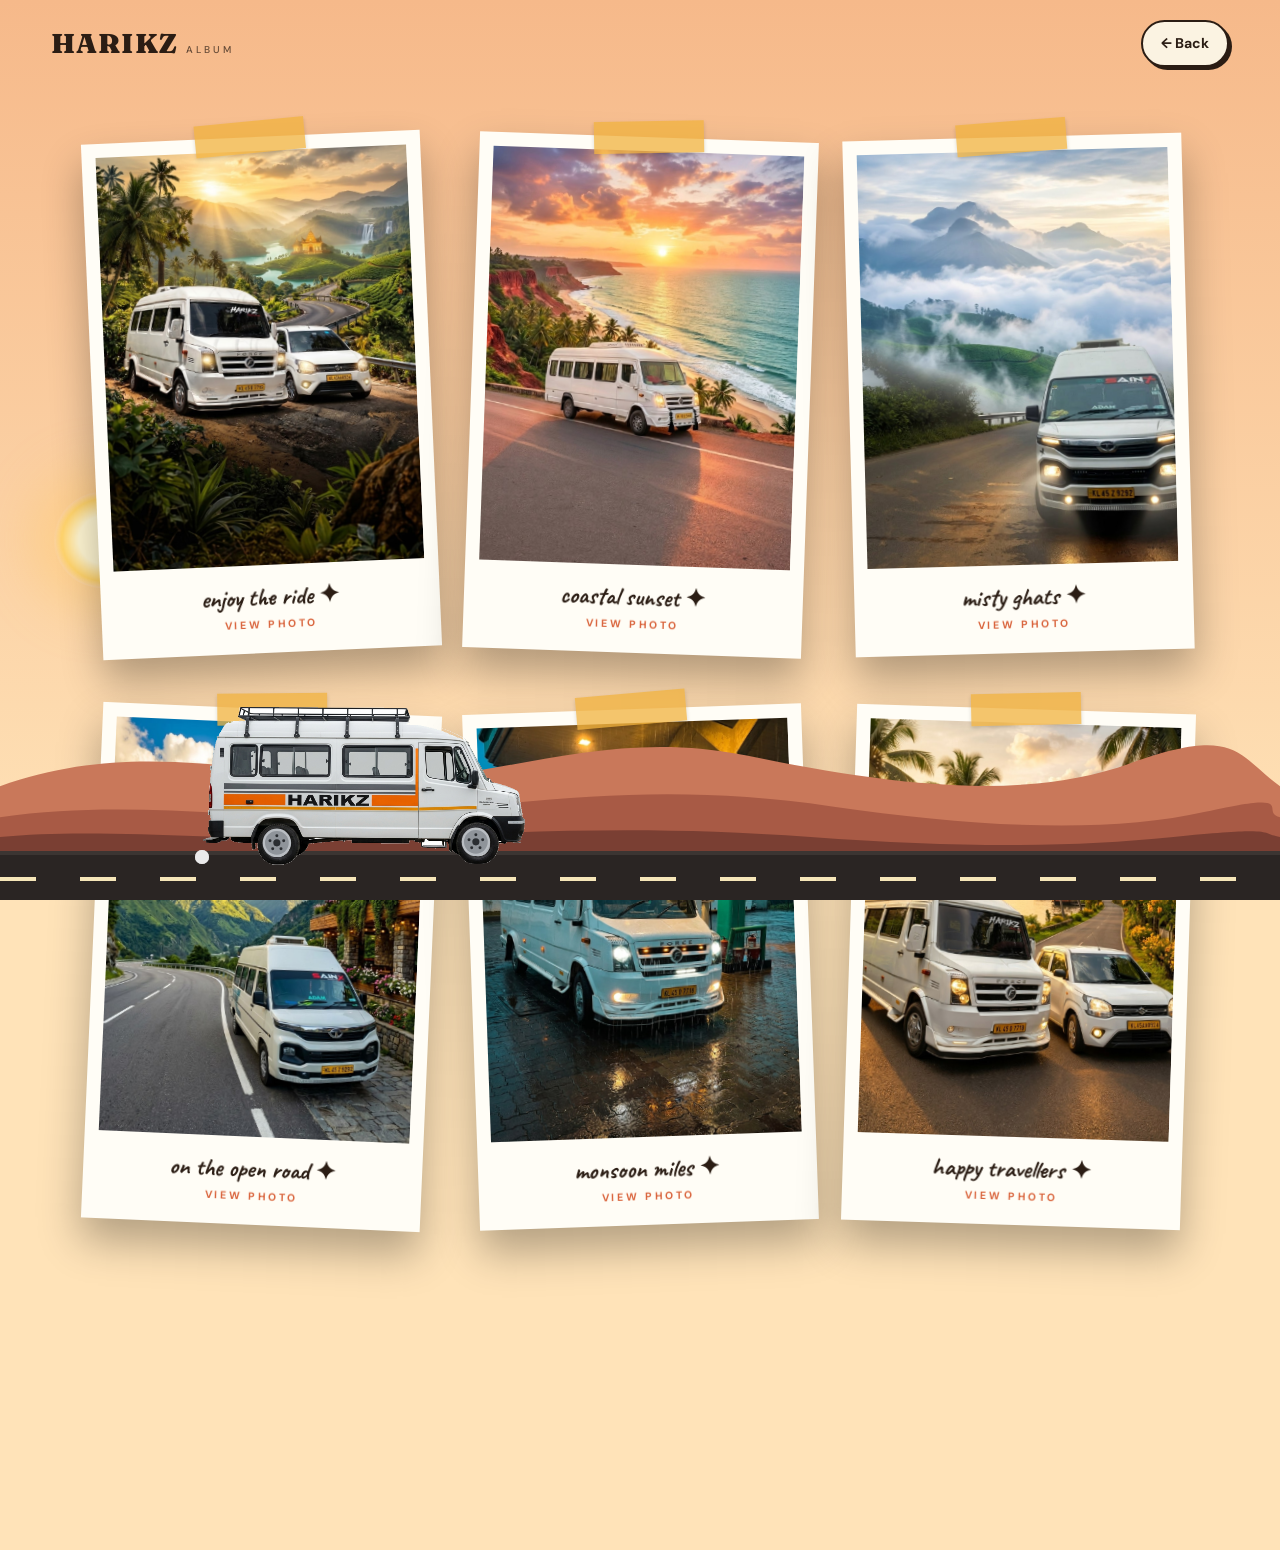
==== commit 5b615409: "Style /album/ cards as taped Polaroid postcards matching homepage style" ====
--- a/album/index.html
+++ b/album/index.html
@@ -4,25 +4,30 @@
 <meta charset="UTF-8">
 <meta name="viewport" content="width=device-width, initial-scale=1.0">
 <title>Album | HARIKZ</title>
-<meta name="description" content="HARIKZ Travel Photo Album.">
+<meta name="description" content="HARIKZ Travel Photo Album — postcards from the road.">
 <link rel="preconnect" href="https://fonts.googleapis.com">
 <link rel="preconnect" href="https://fonts.gstatic.com" crossorigin>
-<link href="https://fonts.googleapis.com/css2?family=Fraunces:ital,opsz,wght@0,9..144,700;0,9..144,900;1,9..144,700&family=DM+Sans:wght@500;700&display=swap" rel="stylesheet">
+<link href="https://fonts.googleapis.com/css2?family=Fraunces:ital,opsz,wght@0,9..144,400;0,9..144,700;0,9..144,900;1,9..144,400;1,9..144,700&family=DM+Sans:wght@400;500;700&family=Caveat:wght@500;700&display=swap" rel="stylesheet">
 <link rel="stylesheet" href="../style.css">
 <link rel="stylesheet" href="album.css">
 </head>
 <body class="album-page">
 
-<!-- LIVING TRAVEL SKY -->
+<!-- LIVING SKY -->
 <div id="sky"></div>
 <div id="stars"></div>
 <div id="sun"></div>
 <div id="moon"></div>
 <div id="clouds"><i></i><i></i><i></i></div>
+<div id="flyers" aria-hidden="true">
+  <div class="bird b1">⌣⌣</div><div class="bird b2">⌣⌣</div><div class="bird b3">⌣⌣</div>
+  <div class="plane">✈<span></span></div>
+  <div class="balloon"><i></i><b></b></div>
+</div>
 <div id="flies" aria-hidden="true"></div>
 <div id="progress"></div>
 
-<!-- MINIMAL TOP BAR -->
+<!-- TOP BAR -->
 <header class="top">
   <a href="../" class="logo">HARIKZ<small>album</small></a>
   <a class="navpill" href="../">← Back</a>
@@ -45,23 +50,68 @@
   </div>
 </div>
 
-<main class="pure-album">
-  <!-- TOUCH-SWIPE PHOTO STACK -->
-  <section class="stack-sec" aria-label="Swipeable travel photo deck">
-    <div class="stack-stage" id="stack-stage"></div>
-    <div class="stack-bar">
-      <button type="button" class="s-btn" id="s-prev" aria-label="Previous photo">‹</button>
-      <span class="s-count" id="s-count">01 / 06</span>
-      <button type="button" class="s-btn" id="s-next" aria-label="Next photo">›</button>
-      <button type="button" class="s-play" id="s-play" aria-label="Play photo slideshow">▶</button>
+<!-- TAPED POLAROID ALBUM -->
+<main class="album-wrap">
+  <section class="stop cards album-sec" aria-label="HARIKZ Photo Album">
+    <div class="pcs">
+      <figure class="pc album-pc rv" data-index="0" style="--r:-2.5deg">
+        <span class="tape"></span>
+        <div class="pcf-photo">
+          <img src="photos/harikz-travel-hub-poster.jpg?v=ai2" alt="HARIKZ Travel Hub scenic highway" loading="eager">
+          <span class="p-sheen" aria-hidden="true"></span>
+        </div>
+        <figcaption>enjoy the ride ✦ <button type="button" class="pc-open" data-open="0">view photo</button></figcaption>
+      </figure>
+
+      <figure class="pc album-pc rv" data-index="1" style="--r:2deg">
+        <span class="tape"></span>
+        <div class="pcf-photo">
+          <img src="photos/forest-road-traveller.jpg?v=ai3" alt="HARIKZ Force Traveller coastal cliff sunset" loading="eager">
+          <span class="p-sheen" aria-hidden="true"></span>
+        </div>
+        <figcaption>coastal sunset ✦ <button type="button" class="pc-open" data-open="1">view photo</button></figcaption>
+      </figure>
+
+      <figure class="pc album-pc rv" data-index="2" style="--r:-1.5deg">
+        <span class="tape"></span>
+        <div class="pcf-photo">
+          <img src="photos/misty-hill-drive.jpg?v=ai2" alt="HARIKZ Tata Winger above misty dawn clouds" loading="lazy">
+          <span class="p-sheen" aria-hidden="true"></span>
+        </div>
+        <figcaption>misty ghats ✦ <button type="button" class="pc-open" data-open="2">view photo</button></figcaption>
+      </figure>
+
+      <figure class="pc album-pc rv" data-index="3" style="--r:2.5deg">
+        <span class="tape"></span>
+        <div class="pcf-photo">
+          <img src="photos/mountain-highway-stop.jpg?v=ai2" alt="HARIKZ Tata Winger mountain highway overlook" loading="lazy">
+          <span class="p-sheen" aria-hidden="true"></span>
+        </div>
+        <figcaption>on the open road ✦ <button type="button" class="pc-open" data-open="3">view photo</button></figcaption>
+      </figure>
+
+      <figure class="pc album-pc rv" data-index="4" style="--r:-2deg">
+        <span class="tape"></span>
+        <div class="pcf-photo">
+          <img src="photos/monsoon-pitstop-force.jpg?v=ai2" alt="HARIKZ Force Traveller twilight monsoon pit stop" loading="lazy">
+          <span class="p-sheen" aria-hidden="true"></span>
+        </div>
+        <figcaption>monsoon miles ✦ <button type="button" class="pc-open" data-open="4">view photo</button></figcaption>
+      </figure>
+
+      <figure class="pc album-pc rv" data-index="5" style="--r:1.8deg">
+        <span class="tape"></span>
+        <div class="pcf-photo">
+          <img src="photos/fleet-duo-ready.jpg?v=ai2" alt="HARIKZ Force Traveller and WagonR along Kerala backwaters" loading="lazy">
+          <span class="p-sheen" aria-hidden="true"></span>
+        </div>
+        <figcaption>happy travellers ✦ <button type="button" class="pc-open" data-open="5">view photo</button></figcaption>
+      </figure>
     </div>
   </section>
-
-  <!-- PURE 6-PHOTO GALLERY -->
-  <section class="photo-grid" id="photo-grid" aria-label="All travel photos"></section>
 </main>
 
-<!-- MINIMAL FULLSCREEN PHOTO LIGHTBOX -->
+<!-- MINIMAL FULLSCREEN TOUCH-SWIPE VIEWER -->
 <div class="lb" id="lightbox" role="dialog" aria-modal="true" aria-label="Photo viewer" hidden>
   <div class="lb-backdrop" id="lb-backdrop"></div>
   <div class="lb-shell">
--- a/album/album.css
+++ b/album/album.css
@@ -1,4 +1,4 @@
-/* ---- PURE PHOTOS TRAVEL ALBUM (/album/) ---- */
+/* ---- HARIKZ TAPED POSTCARD PHOTO ALBUM (/album/) ---- */
 .navpill {
   background: var(--paper);
   color: var(--dk);
@@ -18,76 +18,42 @@
   background: #fff;
 }
 
-.pure-album {
+.album-wrap {
   position: relative;
   z-index: 10;
-  max-width: 1180px;
-  margin: 0 auto;
-  padding: 13vh 5vw 28vh;
-}
-
-/* ---- TOUCH-SWIPE PHOTO STACK ---- */
-.stack-sec {
-  display: flex;
-  flex-direction: column;
-  align-items: center;
-  margin-bottom: 9vh;
-}
-
-.stack-stage {
-  position: relative;
-  width: min(370px, 84vw);
-  aspect-ratio: 3 / 4.08;
-  touch-action: pan-y;
-  user-select: none;
-  -webkit-user-select: none;
-  cursor: grab;
-}
-
-.stack-stage:active {
-  cursor: grabbing;
-}
-
-.p-card {
-  position: absolute;
-  inset: 0;
-  background: #fffdf6;
-  padding: 12px 12px 18px;
-  border-radius: 8px;
-  box-shadow: 0 24px 48px rgba(0, 0, 0, 0.3), 0 4px 12px rgba(0, 0, 0, 0.14);
-  transform-origin: 50% 80%;
-  will-change: transform, opacity;
-  pointer-events: none;
-}
-
-.p-card.is-top {
-  pointer-events: auto;
-}
-
-.p-card.is-dragging {
-  box-shadow: 0 34px 64px rgba(0, 0, 0, 0.4);
-}
-
-.p-card-img {
-  position: relative;
-  width: 100%;
-  height: 100%;
-  overflow: hidden;
-  border-radius: 4px;
+  padding-bottom: 28vh;
+}
+
+.album-sec {
+  padding-top: 13vh;
+}
+
+/* Exact Postcard Polaroid style from HARIKZ homepage, tailored for pure photos */
+.album-pc {
+  cursor: pointer;
+  transform-style: preserve-3d;
+  -webkit-tap-highlight-color: transparent;
+}
+
+.pcf-photo {
+  position: relative;
+  width: 100%;
+  aspect-ratio: 3 / 4;
+  overflow: hidden;
   background: #141110;
 }
 
-.p-card-img img {
+.pcf-photo img {
   display: block;
   width: 100%;
   height: 100%;
   object-fit: cover;
-  pointer-events: none;
-  transition: transform 0.8s cubic-bezier(0.16, 1, 0.3, 1);
-}
-
-.p-card.is-dragging .p-card-img img {
-  transform: scale(1.045);
+  transition: transform 0.9s cubic-bezier(0.16, 1, 0.3, 1);
+}
+
+.album-pc:hover .pcf-photo img,
+.album-pc:active .pcf-photo img {
+  transform: scale(1.06);
 }
 
 .p-sheen {
@@ -99,107 +65,25 @@
   transition: opacity 0.25s;
 }
 
-.p-card.is-dragging .p-sheen,
-.p-card.is-top:hover .p-sheen,
-.pg-tile:hover .p-sheen {
+.album-pc:hover .p-sheen,
+.album-pc.touching .p-sheen {
   opacity: 1;
 }
 
-.stack-bar {
-  display: inline-flex;
-  align-items: center;
-  gap: 14px;
-  margin-top: 38px;
-  background: rgba(251, 243, 226, 0.92);
-  color: var(--dk);
-  border: 2px solid var(--dk);
-  border-radius: 99px;
-  padding: 6px 10px;
-  box-shadow: 4px 4px 0 var(--dk);
-  backdrop-filter: blur(8px);
-}
-
-.s-btn,
-.s-play {
-  width: 38px;
-  height: 38px;
-  border-radius: 50%;
-  border: 2px solid var(--dk);
-  background: var(--mustard);
-  color: var(--dk);
-  font-size: 1.4rem;
-  line-height: 1;
-  display: grid;
-  place-items: center;
-  cursor: pointer;
-  transition: transform 0.2s, background 0.2s;
-}
-
-.s-play {
-  background: var(--terra);
-  color: #fff;
-  font-size: 0.92rem;
-}
-
-.s-btn:hover,
-.s-play:hover {
-  transform: scale(1.07);
-}
-
-.s-count {
-  font: 700 0.85rem monospace;
-  letter-spacing: 0.14em;
-  min-width: 68px;
-  text-align: center;
-}
-
-/* ---- PURE 6-PHOTO GRID ---- */
-.photo-grid {
-  display: grid;
-  grid-template-columns: repeat(3, minmax(0, 1fr));
-  gap: 28px;
-}
-
-.pg-tile {
-  position: relative;
-  padding: 10px 10px 14px;
+.pc-open {
+  display: block;
+  margin: 6px auto 0;
+  padding: 0;
   border: 0;
-  border-radius: 8px;
-  background: #fffdf6;
-  box-shadow: 0 20px 38px rgba(0, 0, 0, 0.26);
-  cursor: pointer;
-  transform: rotate(var(--r, 0deg));
-  transition: transform 0.5s cubic-bezier(0.22, 1.28, 0.36, 1), box-shadow 0.4s;
-  transform-style: preserve-3d;
-}
-
-.pg-tile:hover {
-  box-shadow: 0 30px 54px rgba(0, 0, 0, 0.36);
-  z-index: 4;
-}
-
-.pg-frame {
-  position: relative;
-  width: 100%;
-  aspect-ratio: 3 / 4;
-  overflow: hidden;
-  border-radius: 4px;
-  background: #141110;
-}
-
-.pg-frame img {
-  display: block;
-  width: 100%;
-  height: 100%;
-  object-fit: cover;
-  transition: transform 1.1s cubic-bezier(0.16, 1, 0.3, 1);
-}
-
-.pg-tile:hover .pg-frame img {
-  transform: scale(1.07);
-}
-
-/* ---- MINIMAL FULLSCREEN PHOTO LIGHTBOX ---- */
+  background: none;
+  font: 700 0.66rem 'DM Sans', sans-serif;
+  letter-spacing: 0.25em;
+  text-transform: uppercase;
+  color: var(--terra);
+  cursor: pointer;
+}
+
+/* ---- MINIMAL FULLSCREEN TOUCH-SWIPE VIEWER ---- */
 .lb {
   position: fixed;
   inset: 0;
@@ -293,9 +177,9 @@
   aspect-ratio: 3 / 4;
   max-width: 100%;
   overflow: hidden;
-  border-radius: 10px;
+  border-radius: 8px;
   background: #0a090d;
-  border: 6px solid #fffdf6;
+  border: 8px solid #fffdf6;
   box-shadow: 0 24px 60px rgba(0, 0, 0, 0.65);
 }
 
@@ -375,16 +259,9 @@
   transform: translateY(-2px);
 }
 
-@media (max-width: 860px) {
-  .photo-grid {
-    grid-template-columns: repeat(2, minmax(0, 1fr));
-    gap: 18px;
-  }
-}
-
 @media (max-width: 600px) {
-  .pure-album {
-    padding: 12vh 4vw 24vh;
+  .album-sec {
+    padding-top: 11vh;
   }
 
   .navpill {
@@ -393,24 +270,9 @@
     box-shadow: 2px 2px 0 var(--dk);
   }
 
-  .stack-stage {
-    width: min(300px, 78vw);
-  }
-
-  .p-card {
-    padding: 9px 9px 14px;
-  }
-
-  .photo-grid {
-    gap: 14px;
-  }
-
-  .pg-tile {
-    padding: 7px 7px 10px;
-  }
-
   .lb-frame {
     height: min(64svh, 520px);
+    border-width: 6px;
   }
 
   .lb-nav {
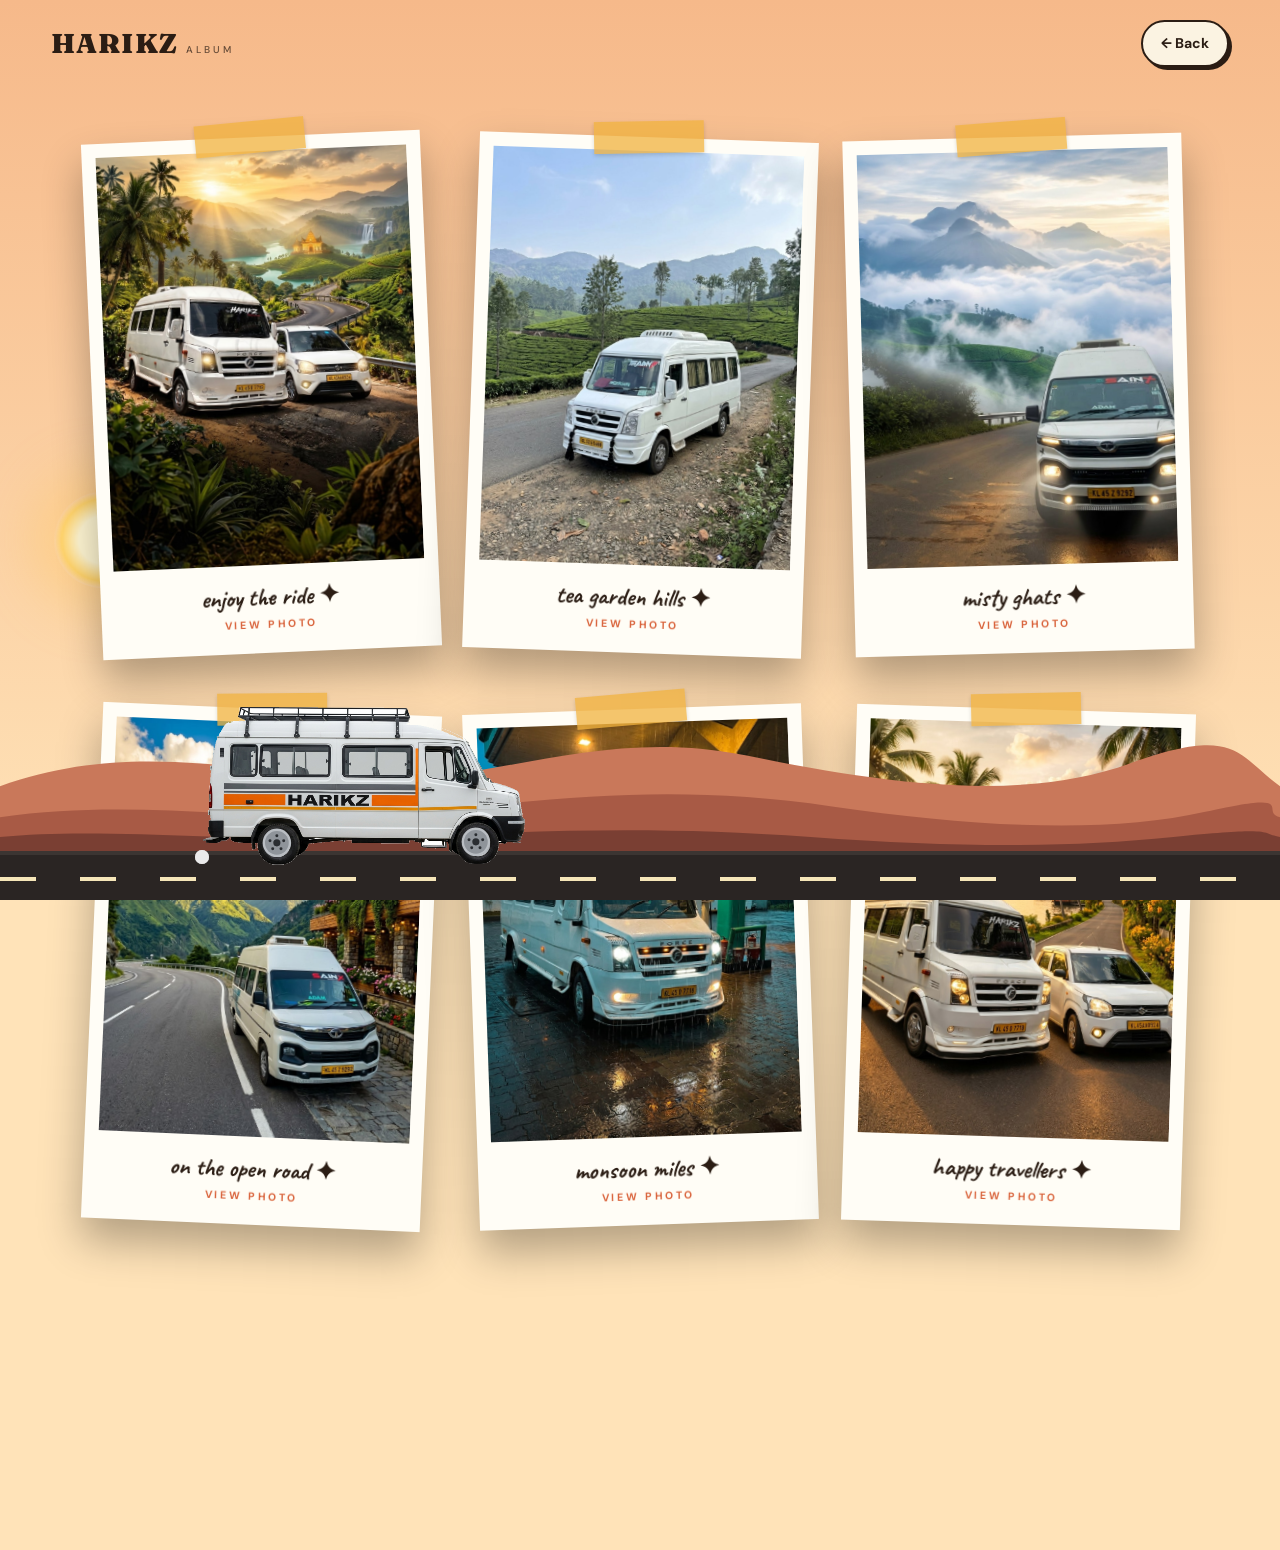
==== commit c4386255: "Replace Tempo Traveller photo with natural daylight Munnar tea-hills photograph" ====
--- a/album/index.html
+++ b/album/index.html
@@ -66,10 +66,10 @@
       <figure class="pc album-pc rv" data-index="1" style="--r:2deg">
         <span class="tape"></span>
         <div class="pcf-photo">
-          <img src="photos/forest-road-traveller.jpg?v=ai3" alt="HARIKZ Force Traveller coastal cliff sunset" loading="eager">
+          <img src="photos/forest-road-traveller.jpg?v=ai4" alt="HARIKZ Force Traveller along Munnar Kerala tea garden hills" loading="eager">
           <span class="p-sheen" aria-hidden="true"></span>
         </div>
-        <figcaption>coastal sunset ✦ <button type="button" class="pc-open" data-open="1">view photo</button></figcaption>
+        <figcaption>tea garden hills ✦ <button type="button" class="pc-open" data-open="1">view photo</button></figcaption>
       </figure>
 
       <figure class="pc album-pc rv" data-index="2" style="--r:-1.5deg">
